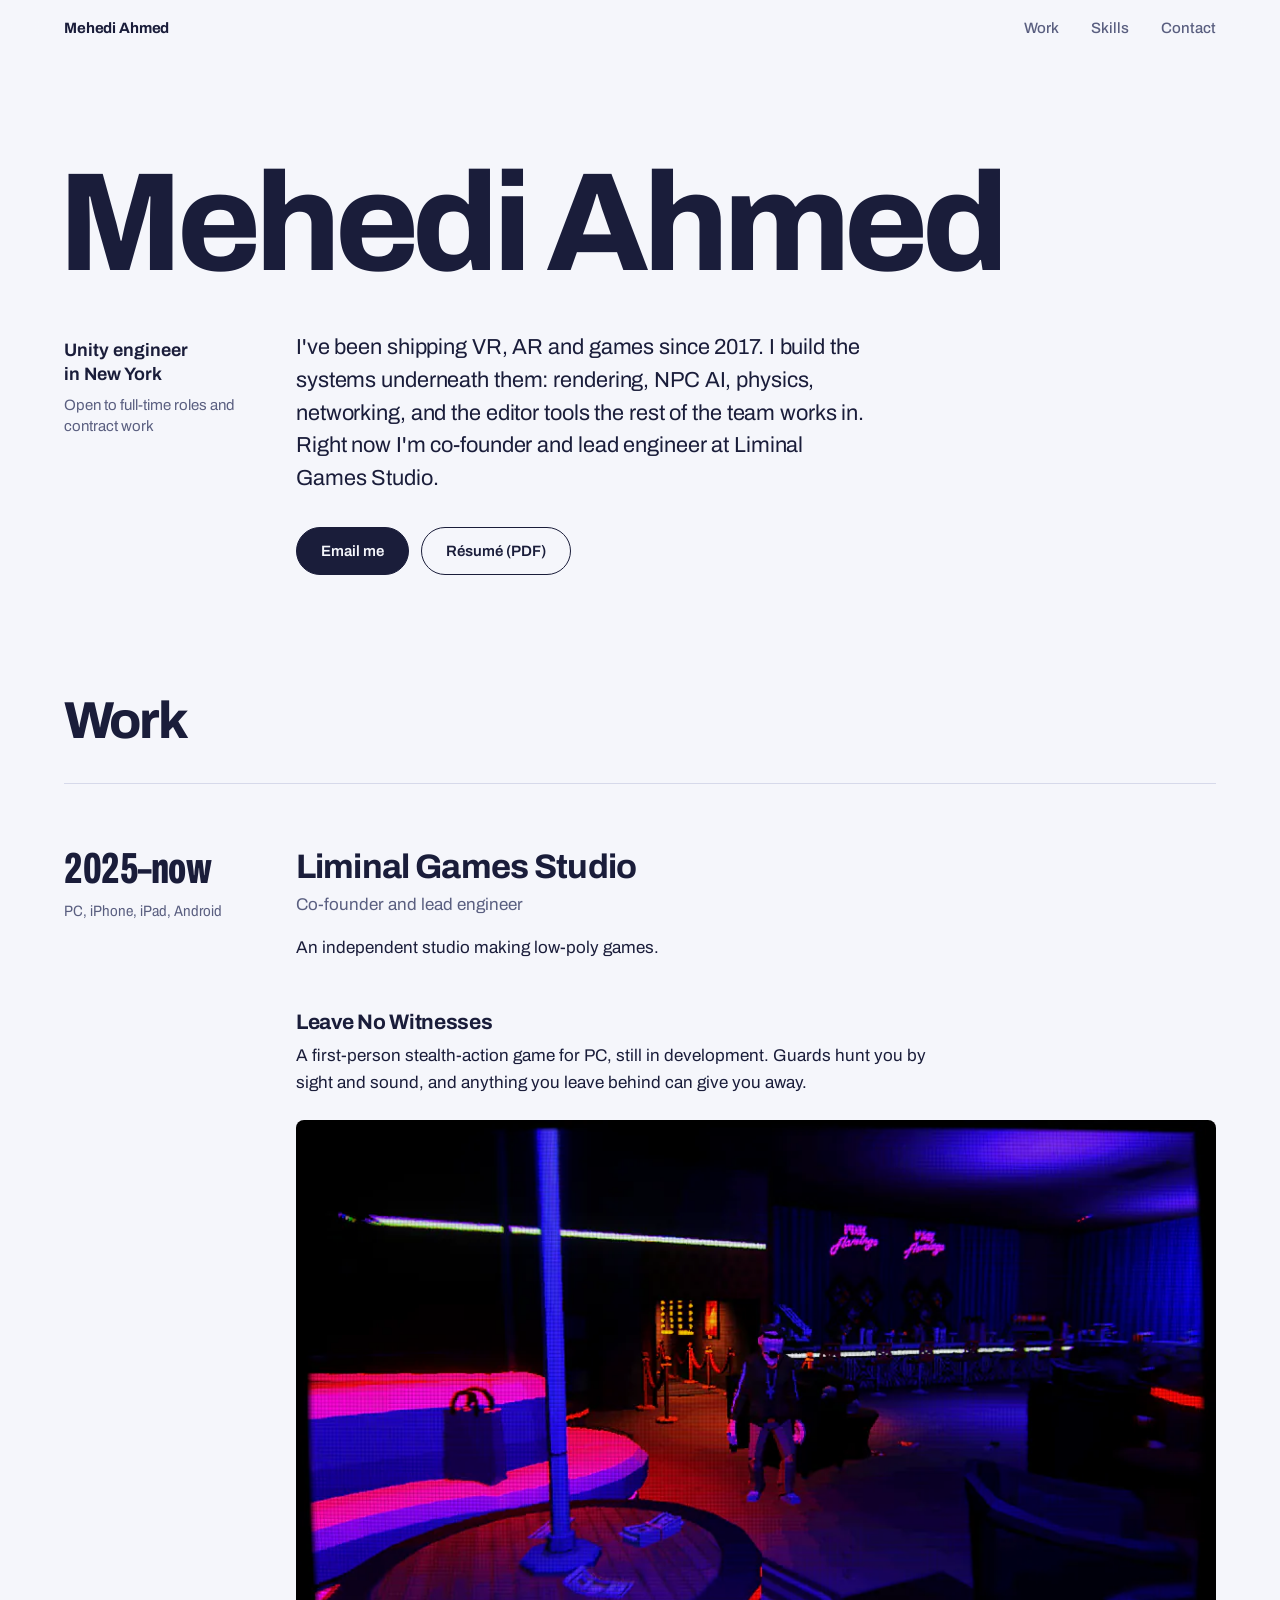
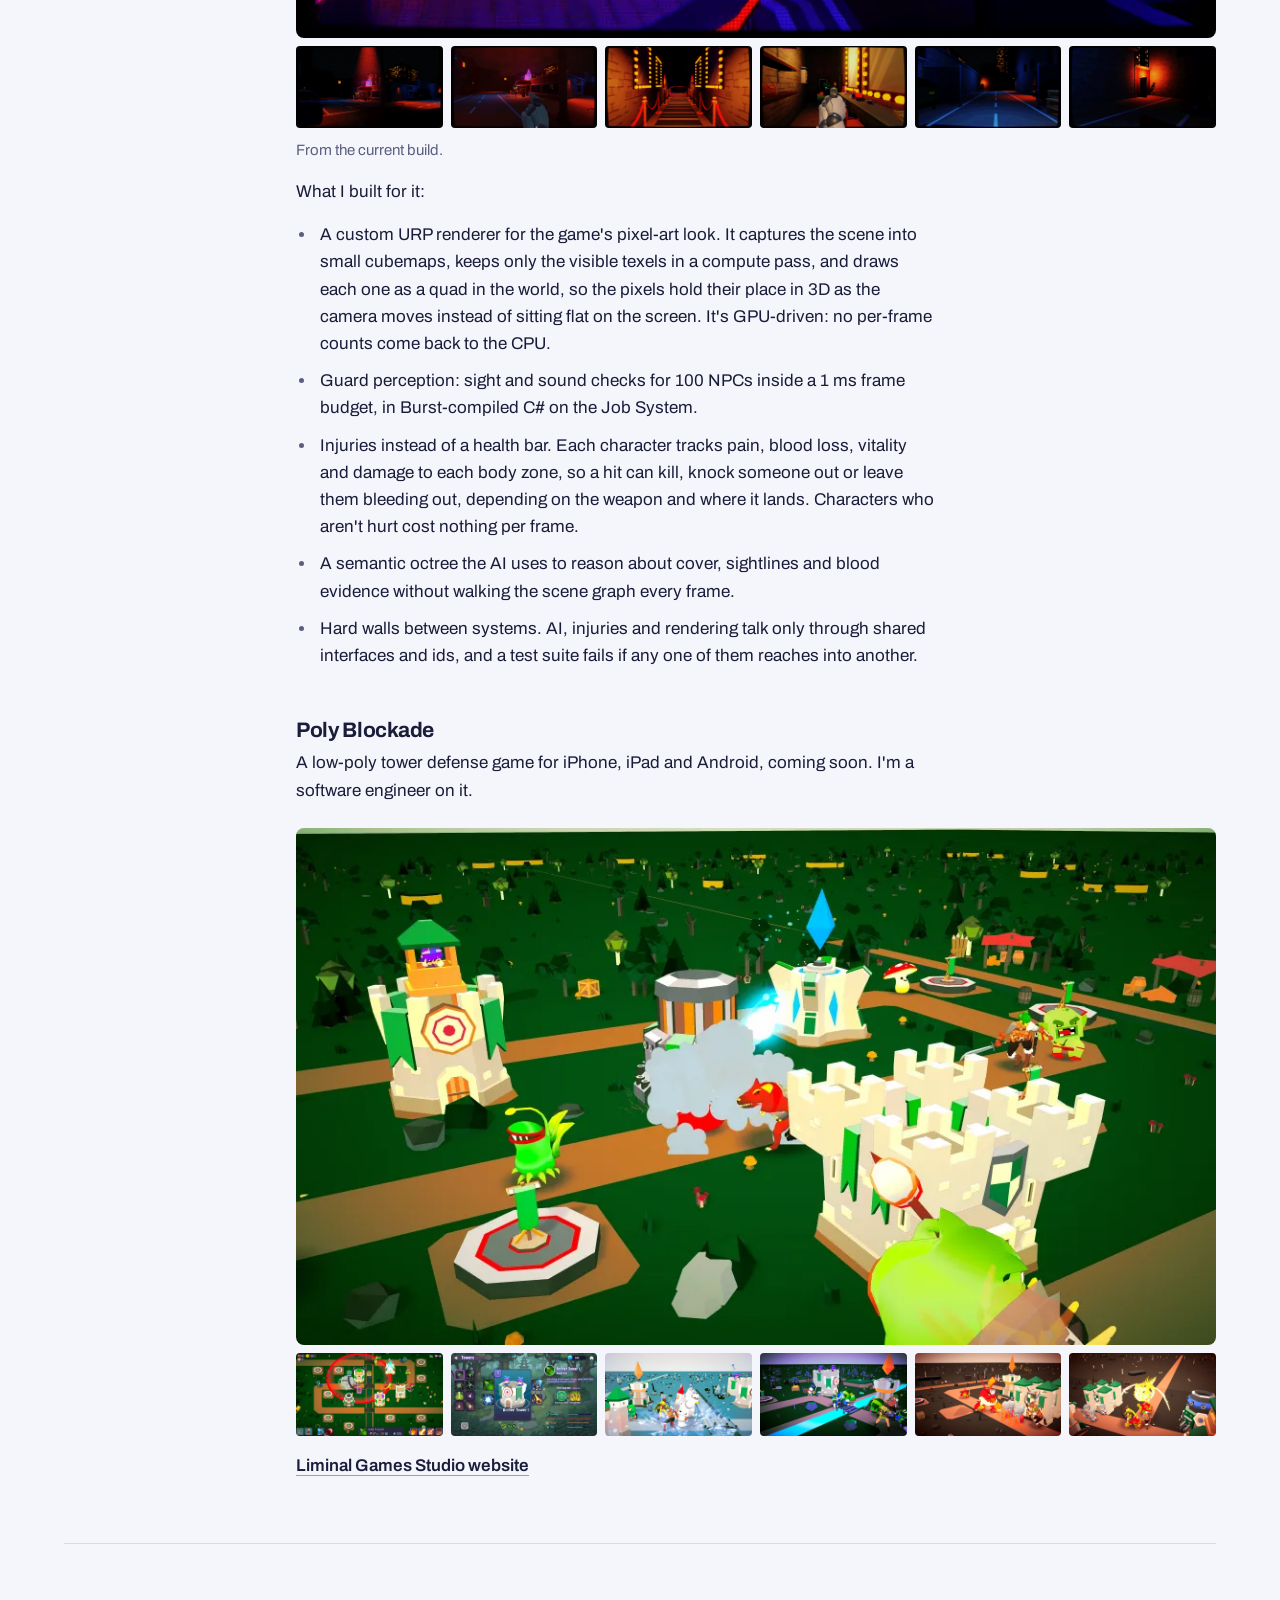
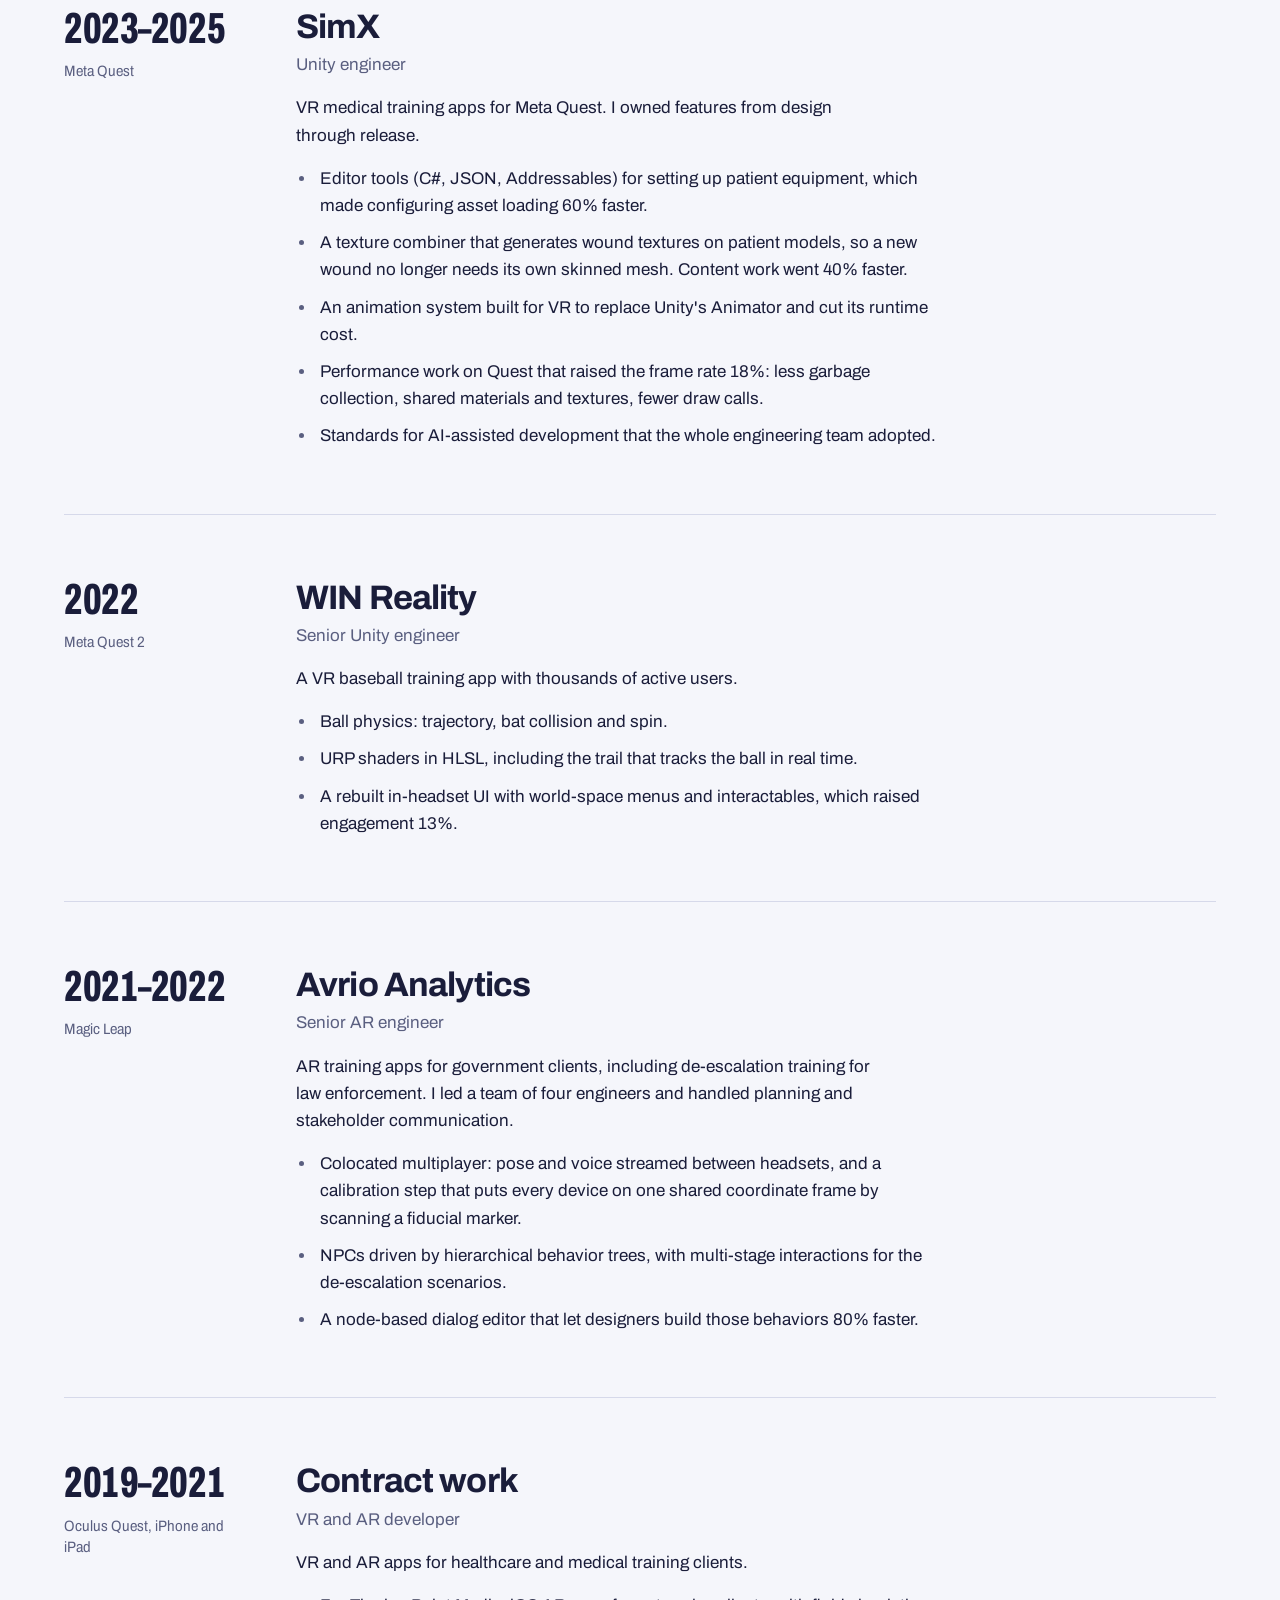
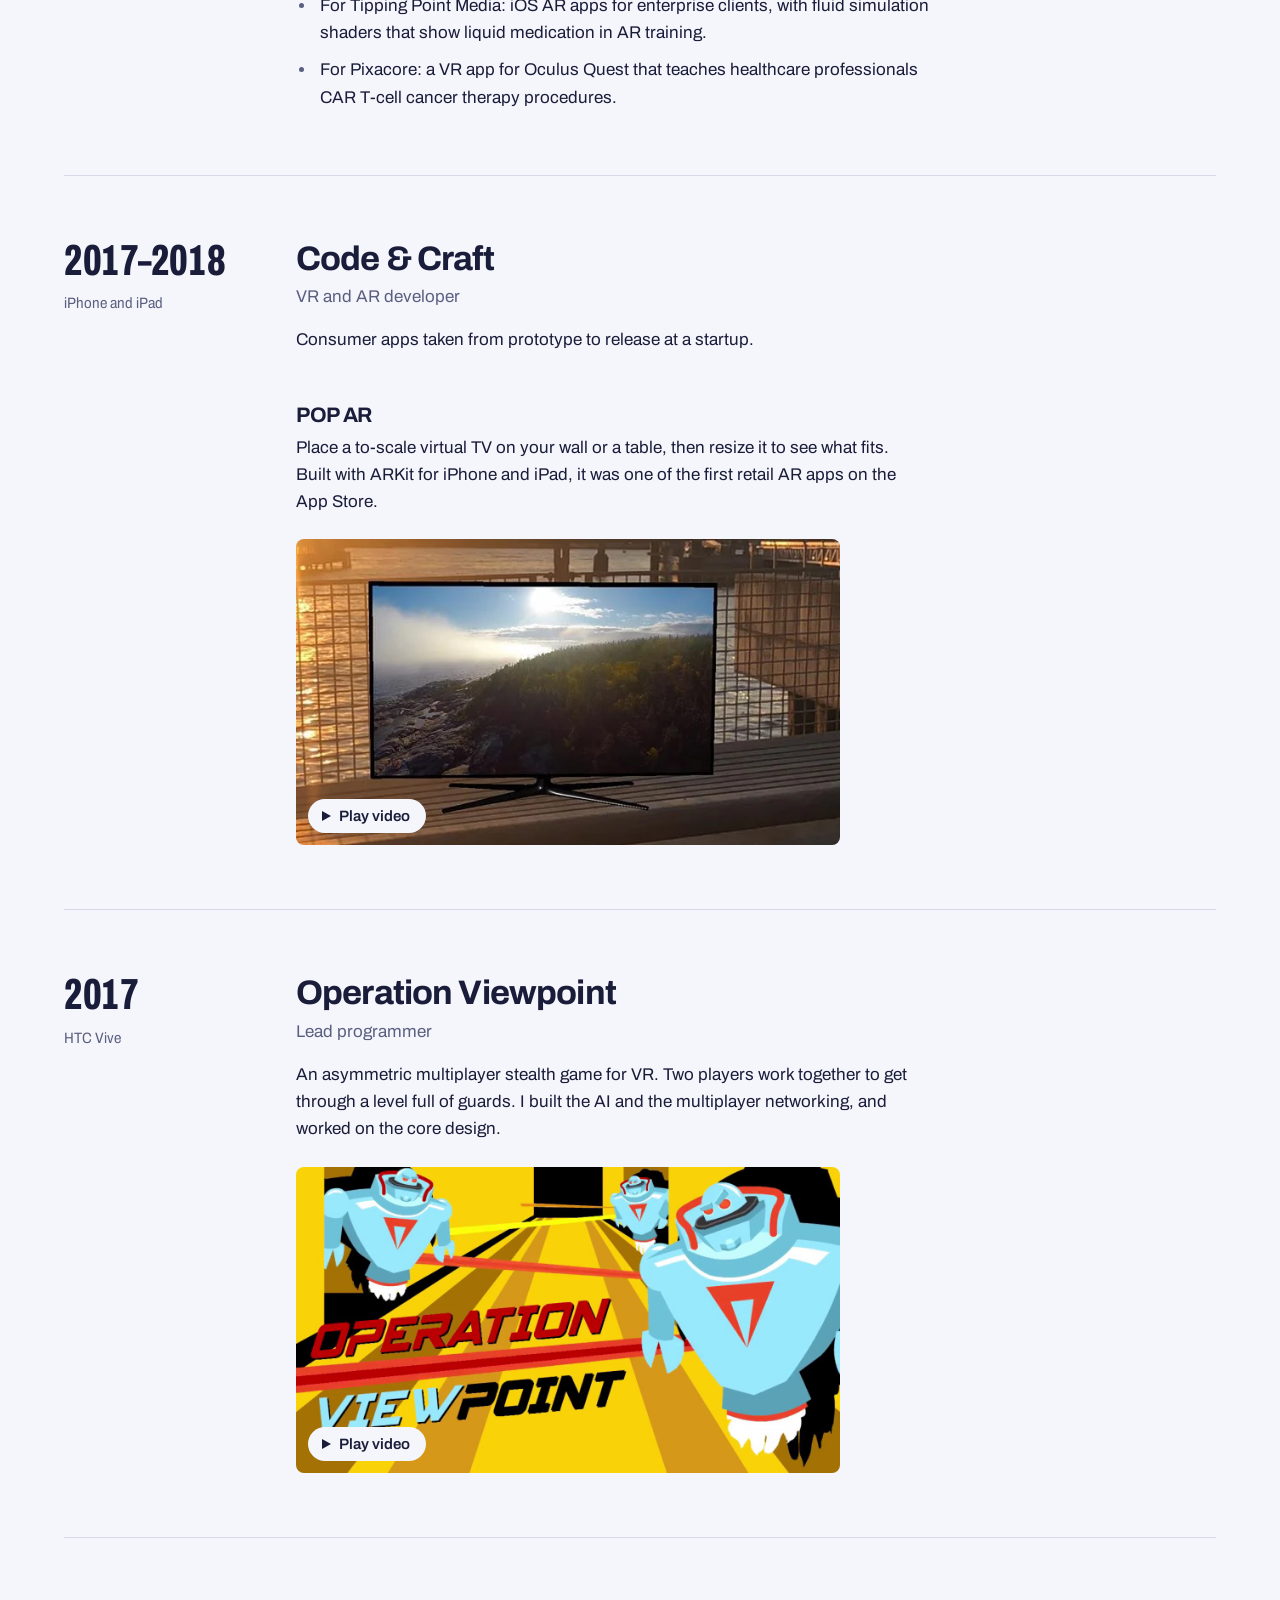
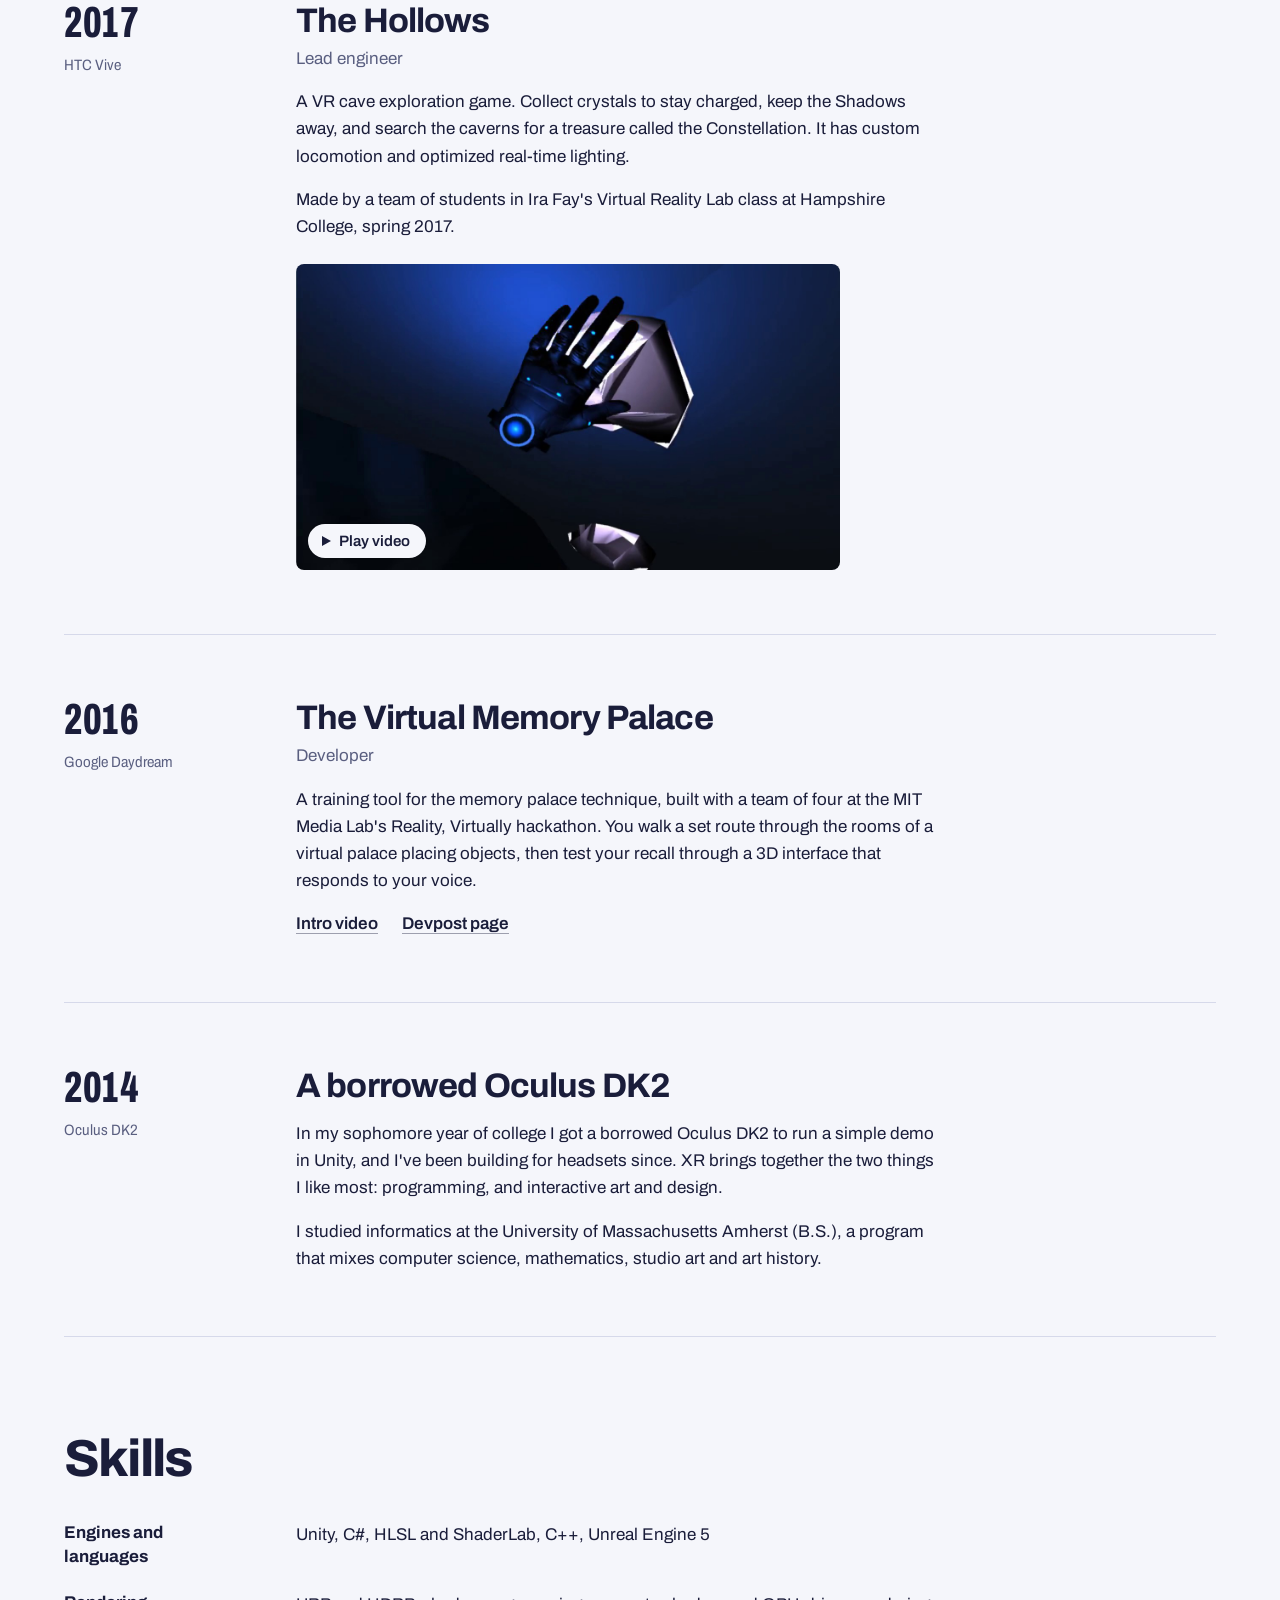
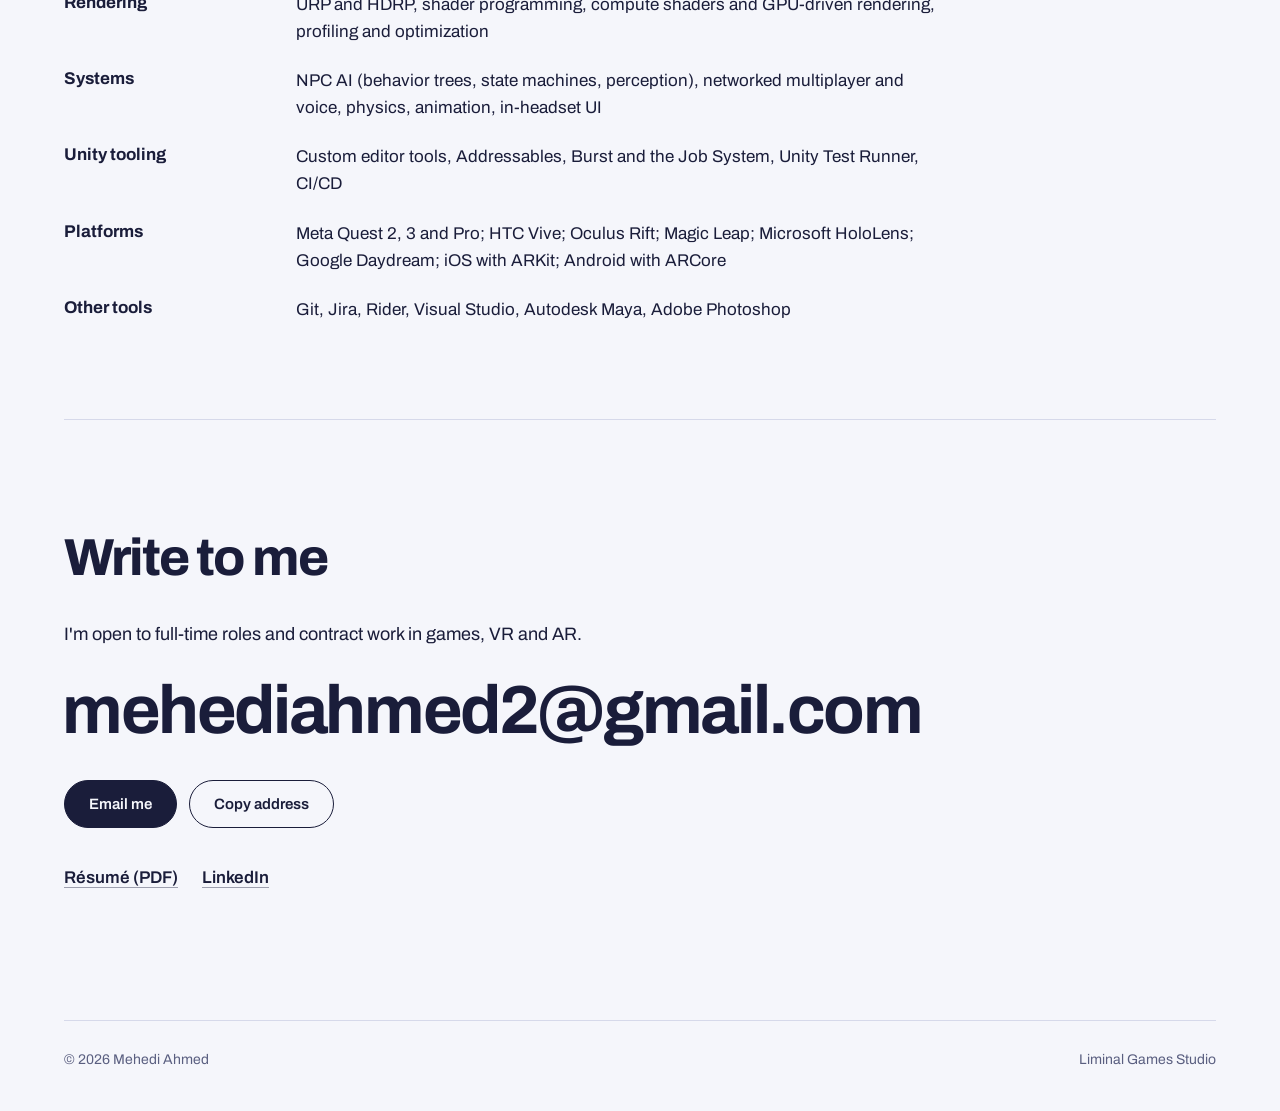
==== index.html @ 2e8cc480 "Redesign the page and add screenshot galleries with a viewer Larger name and timeline years, a stick" ====
<!doctype html>
<html lang="en">
<head>
<meta charset="utf-8">
<meta name="viewport" content="width=device-width, initial-scale=1, viewport-fit=cover">
<title>Mehedi Ahmed, Unity engineer</title>
<meta name="description" content="Mehedi Ahmed is a Unity engineer in New York who builds games, VR and AR: rendering, NPC AI, physics, networking and editor tools. Co-founder and lead engineer at Liminal Games Studio.">
<meta property="og:type" content="website">
<meta property="og:title" content="Mehedi Ahmed, Unity engineer">
<meta property="og:description" content="Games, VR and AR since 2017. Co-founder and lead engineer at Liminal Games Studio.">
<meta property="og:url" content="https://mehediahmed.com/">
<link rel="canonical" href="https://mehediahmed.com/">
<link rel="preconnect" href="https://fonts.googleapis.com">
<link rel="preconnect" href="https://fonts.gstatic.com" crossorigin>
<link rel="stylesheet" href="https://fonts.googleapis.com/css2?family=Archivo:wdth,wght@62..125,400..800&display=swap">
<link rel="stylesheet" href="styles.css?v=2">
</head>
<body>
<header class="site-header">
  <div class="wrap site-header-inner">
    <a class="site-name" href="#top">Mehedi Ahmed</a>
    <nav class="site-nav" aria-label="Sections">
      <ul>
        <li><a href="#work">Work</a></li>
        <li><a href="#skills">Skills</a></li>
        <li><a href="#contact">Contact</a></li>
      </ul>
    </nav>
  </div>
</header>

<div class="wrap">
  <p class="draft-banner" role="status">Draft. The highlighted items need your input before this goes live.</p>

  <main id="top">
    <section class="intro" aria-labelledby="name">
      <h1 id="name">Mehedi Ahmed</h1>
      <div class="intro-side">
        <p class="title">Unity engineer in New York</p>
        <p class="status">Open to full-time roles and contract work</p>
      </div>
      <div class="intro-main">
        <p class="lead">I've been shipping VR, AR and games since 2017. I build the systems underneath them: rendering, NPC AI, physics, networking, and the editor tools the rest of the team works in. Right now I'm co-founder and lead engineer at Liminal Games Studio.</p>
        <div class="actions">
          <a class="btn btn--solid" href="#contact" data-email-link>Email me</a>
          <a class="btn" href="Mehedi_Ahmed_Resume.pdf">Résumé (PDF)</a>
        </div>
      </div>
    </section>

    <section id="work" aria-labelledby="work-title">
      <h2 class="section-title" id="work-title">Work</h2>

      <article class="entry" id="liminal" aria-labelledby="liminal-title">
        <div class="entry-head">
          <h3 id="liminal-title">Liminal Games Studio</h3>
          <p class="role">Co-founder and lead engineer</p>
        </div>
        <p class="when"><span class="years">2025–now</span> <span class="platforms">PC, iPhone, iPad, Android</span></p>
        <div class="entry-body">
          <p>An independent studio making low-poly games.</p>

          <div class="project" id="leave-no-witnesses">
            <h4>Leave No Witnesses</h4>
            <p>A first-person stealth-action game for PC, still in development. Guards hunt you by sight and sound, and anything you leave behind can give you away.</p>
            <figure class="gallery">
              <ul class="gallery-shots" aria-label="Leave No Witnesses screenshots">
                <li><a href="images/lnw/c05_floor_guard-1920.webp" data-caption="The main floor"><img src="images/lnw/c05_floor_guard-1280.webp" srcset="images/lnw/c05_floor_guard-640.webp 640w, images/lnw/c05_floor_guard-960.webp 960w, images/lnw/c05_floor_guard-1280.webp 1280w, images/lnw/c05_floor_guard-1920.webp 1920w" sizes="(min-width: 78rem) 920px, (min-width: 52rem) calc(88vw - 11.5rem), calc(100vw - 32px)" width="1920" height="1080" decoding="async" alt="A club floor lit pink and blue. A guard stands between a stage pole and the booths, with the bar and two neon signs behind."></a></li>
                <li><a href="images/lnw/c01_street_wide-1920.webp" data-caption="Across the street"><img src="images/lnw/c01_street_wide-640.webp" width="640" height="360" loading="lazy" decoding="async" alt="A street at night, seen past a parked car. Across the road, a red light falls on the club: a pink neon sign over a red awning, and red ropes at the door. Office windows glow in the tower behind."></a></li>
                <li><a href="images/lnw/f01_approach-1920.webp" data-caption="The approach"><img src="images/lnw/f01_approach-640.webp" width="640" height="360" loading="lazy" decoding="async" alt="First-person view down a dark street at night, pistol in hand. Across the road, a neon flamingo sign and a red awning mark the club entrance, with red ropes out front."></a></li>
                <li><a href="images/lnw/c03_queue_corridor-1920.webp" data-caption="The entrance"><img src="images/lnw/c03_queue_corridor-640.webp" width="640" height="360" loading="lazy" decoding="async" alt="The club entrance, a narrow brick passage lined with marquee bulbs. Red ropes run down both sides of a striped carpet into the dark room beyond."></a></li>
                <li><a href="images/lnw/f05_target_aim-1920.webp" data-caption="The dressing room"><img src="images/lnw/f05_target_aim-640.webp" width="640" height="360" loading="lazy" decoding="async" alt="First-person view aiming a pistol down a narrow dressing room. Mirror bulbs line the right wall, and the target stands at the far end, just above the sights."></a></li>
                <li><a href="images/lnw/c09_alley_long-1920.webp" data-caption="The alley"><img src="images/lnw/c09_alley_long-640.webp" width="640" height="360" loading="lazy" decoding="async" alt="A long alley at night in blue light, with a fence and a dumpster on the left. An orange lamp glows over a door far down the left wall, and red light spills across the road on the right."></a></li>
                <li><a href="images/lnw/c08_alley_back_door-1920.webp" data-caption="The back door"><img src="images/lnw/c08_alley_back_door-640.webp" width="640" height="360" loading="lazy" decoding="async" alt="A dark alley at night. A guard steps out of an open back door into the only pool of light, a red lamp on a brick wall."></a></li>
              </ul>
              <figcaption>From the current build.</figcaption>
            </figure>
            <p>What I built for it:</p>
            <ul class="points">
              <li>A custom URP renderer for the game's pixel-art look. It captures the scene into small cubemaps, keeps only the visible texels in a compute pass, and draws each one as a quad in the world, so the pixels hold their place in 3D as the camera moves instead of sitting flat on the screen. It's GPU-driven: no per-frame counts come back to the CPU.</li>
              <li>Guard perception: sight and sound checks for 100 NPCs inside a 1 ms frame budget, in Burst-compiled C# on the Job System.</li>
              <li>Injuries instead of a health bar. Each character tracks pain, blood loss, vitality and damage to each body zone, so a hit can kill, knock someone out or leave them bleeding out, depending on the weapon and where it lands. Characters who aren't hurt cost nothing per frame.</li>
              <li>A semantic octree the AI uses to reason about cover, sightlines and blood evidence without walking the scene graph every frame.</li>
              <li>Hard walls between systems. AI, injuries and rendering talk only through shared interfaces and ids, and a test suite fails if any one of them reaches into another.</li>
            </ul>
          </div>

          <div class="project" id="poly-blockade">
            <h4>Poly Blockade</h4>
            <p>A low-poly tower defense game for iPhone, iPad and Android, coming soon. I'm a software engineer on it.</p>
            <figure class="gallery">
              <ul class="gallery-shots" aria-label="Poly Blockade screenshots">
                <li><a href="images/pb/16-meadow-cinematic-1920.webp" data-caption="The meadow"><img src="images/pb/16-meadow-cinematic-1280.webp" srcset="images/pb/16-meadow-cinematic-640.webp 640w, images/pb/16-meadow-cinematic-960.webp 960w, images/pb/16-meadow-cinematic-1280.webp 1280w, images/pb/16-meadow-cinematic-1920.webp 1920w" sizes="(min-width: 78rem) 920px, (min-width: 52rem) calc(88vw - 11.5rem), calc(100vw - 32px)" width="1920" height="1080" loading="lazy" decoding="async" alt="Towers stand beside dirt roads across a green meadow. A crystal tower fires a blue bolt at a red raptor running through smoke, while a warrior fights a goblin outside the castle walls."></a></li>
                <li><a href="images/pb/06-forest-upgrade-wheel-hud-1920.webp" data-caption="Archer Tower III's upgrades"><img src="images/pb/06-forest-upgrade-wheel-hud-640.webp" width="640" height="360" loading="lazy" decoding="async" alt="Top-down view of a forest level, with towers on pads between dirt roads. The selected Archer Tower III shows its range as a red ring, and its upgrade wheel offers two upgrades, priced 234 and 207. A panel at the bottom gives its attack, range and attack speed."></a></li>
                <li><a href="images/pb/13-towers-screen-1920.webp" data-caption="The Towers screen"><img src="images/pb/13-towers-screen-640.webp" width="640" height="360" loading="lazy" decoding="async" alt="The Towers screen. A card shows Archer Tower I, a fast-firing arrow tower with cheap, quick shots that shred lightly armored creeps. Its upgrade path runs through three levels, then you choose one of two final upgrades: Sharpshooter's Redoubt or Thornveil Volley. Eight towers line the left side, three still locked."></a></li>
                <li><a href="images/pb/02-frozen-castle-monster-1920.webp" data-caption="The snow level"><img src="images/pb/02-frozen-castle-monster-640.webp" width="640" height="360" loading="lazy" decoding="async" alt="A snowy level under a white sky. Ice bursts from the road around a giant monster built like a castle tower, red roof and all, as an archer and a warrior attack it. A hooded rogue waits beside a tower on the left."></a></li>
                <li><a href="images/pb/08-forest-elf-night-bridge-1920.webp" data-caption="The forest at dusk"><img src="images/pb/08-forest-elf-night-bridge-640.webp" width="640" height="360" loading="lazy" decoding="async" alt="A forest level at dusk under a purple sky. A werewolf and a green beetle cross a wooden bridge over a glowing blue river, toward an elf archer and a warrior in the foreground. Two archers keep watch from a tower behind the bridge."></a></li>
                <li><a href="images/pb/10-volcano-dragon-fire-1920.webp" data-caption="The dragon at the gate"><img src="images/pb/10-volcano-dragon-fire-640.webp" width="640" height="360" loading="lazy" decoding="async" alt="A volcanic level of grey ash and dead white trees. A red dragon breathes fire over a line of armored knights holding the castle gate, while an archer draws a bow beside them."></a></li>
                <li><a href="images/pb/01-volcano-bone-dragon-1920.webp" data-caption="The bone dragon"><img src="images/pb/01-volcano-bone-dragon-640.webp" width="640" height="360" loading="lazy" decoding="async" alt="The volcanic level from above. A glowing bone dragon looms over the road near the castle, where knights with shields and two heroes fight small red monsters with spiked maces."></a></li>
              </ul>
            </figure>
          </div>

          <p class="links"><a href="https://liminalgamesstudio.com/">Liminal Games Studio website</a></p>
        </div>
      </article>

      <article class="entry" id="simx" aria-labelledby="simx-title">
        <div class="entry-head">
          <h3 id="simx-title">SimX</h3>
          <p class="role">Unity engineer</p>
        </div>
        <p class="when"><span class="years">2023–2025</span> <span class="platforms">Meta Quest</span></p>
        <div class="entry-body">
          <p>VR medical training apps for Meta Quest. I owned features from design through release.</p>
          <ul class="points">
            <li>Editor tools (C#, JSON, Addressables) for setting up patient equipment, which made configuring asset loading 60% faster.</li>
            <li>A texture combiner that generates wound textures on patient models, so a new wound no longer needs its own skinned mesh. Content work went 40% faster.</li>
            <li>An animation system built for VR to replace Unity's Animator and cut its runtime cost.</li>
            <li>Performance work on Quest that raised the frame rate 18%: less garbage collection, shared materials and textures, fewer draw calls.</li>
            <li>Standards for AI-assisted development that the whole engineering team adopted.</li>
          </ul>
        </div>
      </article>

      <article class="entry" id="win-reality" aria-labelledby="win-title">
        <div class="entry-head">
          <h3 id="win-title">WIN Reality</h3>
          <p class="role">Senior Unity engineer</p>
        </div>
        <p class="when"><span class="years">2022</span> <span class="platforms">Meta Quest 2</span></p>
        <div class="entry-body">
          <p>A VR baseball training app with thousands of active users.</p>
          <ul class="points">
            <li>Ball physics: trajectory, bat collision and spin.</li>
            <li>URP shaders in HLSL, including the trail that tracks the ball in real time.</li>
            <li>A rebuilt in-headset UI with world-space menus and interactables, which raised engagement 13%.</li>
          </ul>
        </div>
      </article>

      <article class="entry" id="avrio" aria-labelledby="avrio-title">
        <div class="entry-head">
          <h3 id="avrio-title">Avrio Analytics</h3>
          <p class="role">Senior AR engineer</p>
        </div>
        <p class="when"><span class="years">2021–2022</span> <span class="platforms">Magic Leap</span></p>
        <div class="entry-body">
          <p>AR training apps for government clients, including de-escalation training for law enforcement. I led a team of four engineers and handled planning and stakeholder communication.</p>
          <ul class="points">
            <li>Colocated multiplayer: pose and voice streamed between headsets, and a calibration step that puts every device on one shared coordinate frame by scanning a fiducial marker.</li>
            <li>NPCs driven by hierarchical behavior trees, with multi-stage interactions for the de-escalation scenarios.</li>
            <li>A node-based dialog editor that let designers build those behaviors 80% faster.</li>
          </ul>
        </div>
      </article>

      <article class="entry" id="contract" aria-labelledby="contract-title">
        <div class="entry-head">
          <h3 id="contract-title">Contract work</h3>
          <p class="role">VR and AR developer</p>
        </div>
        <p class="when"><span class="years">2019–2021</span> <span class="platforms">Oculus Quest, iPhone and iPad</span></p>
        <div class="entry-body">
          <p>VR and AR apps for healthcare and medical training clients.</p>
          <ul class="points">
            <li>For Tipping Point Media: iOS AR apps for enterprise clients, with fluid simulation shaders that show liquid medication in AR training.</li>
            <li>For Pixacore: a VR app for Oculus Quest that teaches healthcare professionals CAR T-cell cancer therapy procedures.</li>
          </ul>
        </div>
      </article>

      <article class="entry" id="code-and-craft" aria-labelledby="cc-title">
        <div class="entry-head">
          <h3 id="cc-title">Code &amp; Craft</h3>
          <p class="role">VR and AR developer</p>
        </div>
        <p class="when"><span class="years">2017–2018</span> <span class="platforms">iPhone and iPad</span></p>
        <div class="entry-body">
          <p>Consumer apps taken from prototype to release at a startup.</p>

          <div class="project" id="pop-ar">
            <h4>POP AR</h4>
            <p>Place a to-scale virtual TV on your wall or a table, then resize it to see what fits. Built with ARKit for iPhone and iPad, it was one of the first retail AR apps on the App Store.</p>
            <div class="media media--small">
              <a class="video" href="https://www.youtube.com/watch?v=D3bcW_oqPOc" data-video="D3bcW_oqPOc" data-title="POP AR demo video">
                <img src="images/pop-ar.webp" width="640" height="640" loading="lazy" decoding="async" alt="A virtual TV standing on a bench by the water, with the Manhattan skyline behind it at sunset.">
                <span class="video-play">Play video</span>
              </a>
            </div>
          </div>
        </div>
      </article>

      <article class="entry" id="operation-viewpoint" aria-labelledby="ov-title">
        <div class="entry-head">
          <h3 id="ov-title">Operation Viewpoint</h3>
          <p class="role">Lead programmer</p>
        </div>
        <p class="when"><span class="years">2017</span> <span class="platforms">HTC Vive</span></p>
        <div class="entry-body">
          <p>An asymmetric multiplayer stealth game for VR. Two players work together to get through a level full of guards. I built the AI and the multiplayer networking, and worked on the core design.</p>
          <div class="media media--small">
            <a class="video" href="https://www.youtube.com/watch?v=XZuwyQmZN5Q" data-video="XZuwyQmZN5Q" data-title="Operation Viewpoint gameplay video">
              <img src="images/operation-viewpoint.jpg" width="1280" height="720" loading="lazy" decoding="async" alt="The Operation Viewpoint title card: cartoon robot guards over a yellow corridor crossed by red laser beams.">
              <span class="video-play">Play video</span>
            </a>
          </div>
        </div>
      </article>

      <article class="entry" id="the-hollows" aria-labelledby="hollows-title">
        <div class="entry-head">
          <h3 id="hollows-title">The Hollows</h3>
          <p class="role">Lead engineer</p>
        </div>
        <p class="when"><span class="years">2017</span> <span class="platforms">HTC Vive</span></p>
        <div class="entry-body">
          <p>A VR cave exploration game. Collect crystals to stay charged, keep the Shadows away, and search the caverns for a treasure called the Constellation. It has custom locomotion and optimized real-time lighting.</p>
          <p>Made by a team of students in Ira Fay's Virtual Reality Lab class at Hampshire College, spring 2017.</p>
          <div class="media media--small">
            <a class="video" href="https://www.youtube.com/watch?v=Er4qojVULXY" data-video="Er4qojVULXY" data-title="The Hollows gameplay video">
              <img src="images/the-hollows.jpg" width="1280" height="720" loading="lazy" decoding="async" alt="A gloved hand with glowing blue lights reaches for a large crystal in a dark blue cave.">
              <span class="video-play">Play video</span>
            </a>
          </div>
        </div>
      </article>

      <article class="entry" id="the-virtual-memory-palace" aria-labelledby="vmp-title">
        <div class="entry-head">
          <h3 id="vmp-title">The Virtual Memory Palace</h3>
          <p class="role">Developer</p>
        </div>
        <p class="when"><span class="years">2016</span> <span class="platforms">Google Daydream</span></p>
        <div class="entry-body">
          <p>A training tool for the memory palace technique, built with a team of four at the MIT Media Lab's Reality, Virtually hackathon. You walk a set route through the rooms of a virtual palace placing objects, then test your recall through a 3D interface that responds to your voice.</p>
          <p class="links">
            <a href="https://www.youtube.com/watch?v=EA1gDCJ9OtI">Intro video</a>
            <a href="https://devpost.com/software/the-virtual-memory-palace">Devpost page</a>
          </p>
        </div>
      </article>

      <article class="entry" id="dk2" aria-labelledby="dk2-title">
        <div class="entry-head">
          <h3 id="dk2-title">A borrowed Oculus DK2</h3>
        </div>
        <p class="when"><span class="years">2014</span> <span class="platforms">Oculus DK2</span></p>
        <div class="entry-body">
          <p>In my sophomore year of college I got a borrowed Oculus DK2 to run a simple demo in Unity, and I've been building for headsets since. XR brings together the two things I like most: programming, and interactive art and design.</p>
          <p>I studied informatics at the University of Massachusetts Amherst (B.S.), a program that mixes computer science, mathematics, studio art and art history.</p>
        </div>
      </article>
    </section>

    <section class="skills" id="skills" aria-labelledby="skills-title">
      <h2 class="section-title" id="skills-title">Skills</h2>
      <dl>
        <dt>Engines and languages</dt>
        <dd>Unity, C#, HLSL and ShaderLab, C++, Unreal Engine 5</dd>
        <dt>Rendering</dt>
        <dd>URP and HDRP, shader programming, compute shaders and GPU-driven rendering, profiling and optimization</dd>
        <dt>Systems</dt>
        <dd>NPC AI (behavior trees, state machines, perception), networked multiplayer and voice, physics, animation, in-headset UI</dd>
        <dt>Unity tooling</dt>
        <dd>Custom editor tools, Addressables, Burst and the Job System, Unity Test Runner, CI/CD</dd>
        <dt>Platforms</dt>
        <dd>Meta Quest 2, 3 and Pro; HTC Vive; Oculus Rift; Magic Leap; Microsoft HoloLens; Google Daydream; iOS with ARKit; Android with ARCore</dd>
        <dt>Other tools</dt>
        <dd>Git, Jira, Rider, Visual Studio, Autodesk Maya, Adobe Photoshop</dd>
      </dl>
    </section>

    <section class="contact" id="contact" aria-labelledby="contact-title">
      <h2 class="section-title" id="contact-title">Write to me</h2>
      <p class="contact-intro">I'm open to full-time roles and contract work in games, VR and AR.</p>
      <span class="contact-address" id="email-address" data-user="mehediahmed2" data-domain="gmail.com">mehediahmed2 at gmail.com</span>
      <div class="actions">
        <a class="btn btn--solid" href="#contact" data-email-link>Email me</a>
        <button class="btn" id="copy-email" type="button">Copy address</button>
        <span class="copy-status" id="copy-status" aria-live="polite"></span>
      </div>
      <p class="links">
        <a href="Mehedi_Ahmed_Resume.pdf">Résumé (PDF)</a>
        <a href="https://www.linkedin.com/in/mehedi-ahmed-ba8586bb/">LinkedIn</a>
      </p>
    </section>
  </main>

  <footer class="site-footer">
    <span>&copy; 2026 Mehedi Ahmed</span>
    <a href="https://liminalgamesstudio.com/">Liminal Games Studio</a>
  </footer>
</div>

<!-- The screenshot viewer. The script fills it from whichever gallery was
     opened; without the script, each thumbnail links to the full-size image. -->
<dialog class="viewer" id="viewer" aria-labelledby="viewer-title">
  <div class="viewer-bar">
    <p class="viewer-title" id="viewer-title"></p>
    <button class="viewer-close" type="button">Close</button>
  </div>
  <ul class="viewer-track"></ul>
  <button class="viewer-step viewer-step--prev" type="button" data-step="-1"><span class="visually-hidden">Previous screenshot</span></button>
  <button class="viewer-step viewer-step--next" type="button" data-step="1"><span class="visually-hidden">Next screenshot</span></button>
  <p class="viewer-status" aria-live="polite"><span class="viewer-caption"></span> <span class="viewer-count"></span></p>
</dialog>

<script>
  (function () {
    // ---- Contact ----
    // The address is assembled here so scrapers reading the raw HTML never see it whole.
    var addressEl = document.getElementById('email-address');
    var address = addressEl.dataset.user + '@' + addressEl.dataset.domain;
    addressEl.textContent = address;
    document.querySelectorAll('[data-email-link]').forEach(function (link) {
      link.href = 'mailto:' + address;
    });

    var copyButton = document.getElementById('copy-email');
    var copyStatus = document.getElementById('copy-status');

    function selectAddress() {
      var range = document.createRange();
      range.selectNodeContents(addressEl);
      var selection = window.getSelection();
      selection.removeAllRanges();
      selection.addRange(range);
      copyStatus.textContent = 'Address selected. Copy it from here.';
    }

    copyButton.addEventListener('click', function () {
      if (!navigator.clipboard || !navigator.clipboard.writeText) {
        selectAddress();
        return;
      }
      navigator.clipboard.writeText(address).then(function () {
        copyStatus.textContent = 'Address copied.';
      }, selectAddress);
    });

    // ---- Videos ----
    // Each video starts as a poster frame that links to YouTube. Pressing it
    // loads the player in its place, so nothing from YouTube loads until a
    // visitor asks for it. Modified clicks still open YouTube in a new tab.
    document.querySelectorAll('.video[data-video]').forEach(function (link) {
      link.addEventListener('click', function (event) {
        if (event.button !== 0 || event.metaKey || event.ctrlKey || event.shiftKey) return;
        event.preventDefault();
        var player = document.createElement('iframe');
        player.src = 'https://www.youtube-nocookie.com/embed/' + link.dataset.video + '?autoplay=1';
        player.title = link.dataset.title;
        player.allow = 'autoplay; encrypted-media; picture-in-picture; fullscreen';
        player.allowFullscreen = true;
        link.replaceWith(player);
        player.focus();
      });
    });

    // ---- Screenshot viewer ----
    // Pressing a screenshot opens every screenshot of that game full screen.
    // Swipe, the arrow keys or the buttons move through them. Modified clicks
    // still open the image itself in a new tab.
    var viewer = document.getElementById('viewer');
    var track = viewer.querySelector('.viewer-track');
    var title = viewer.querySelector('.viewer-title');
    var caption = viewer.querySelector('.viewer-caption');
    var count = viewer.querySelector('.viewer-count');
    var prev = viewer.querySelector('.viewer-step--prev');
    var next = viewer.querySelector('.viewer-step--next');
    // Each screenshot comes in four widths, named -640.webp to -1920.webp
    // (the Liminal site's sizes). The thumbnails link to the largest.
    var widths = [640, 960, 1280, 1920];
    var shots = [];
    var shown = -1;
    var opener = null;

    function slideFor(link) {
      var thumb = link.querySelector('img');
      var width = thumb.getAttribute('width');
      var height = thumb.getAttribute('height');
      var base = link.getAttribute('href').replace(/-1920\.webp$/, '');
      var img = document.createElement('img');
      img.srcset = widths.map(function (w) { return base + '-' + w + '.webp ' + w + 'w'; }).join(', ');
      img.sizes = '100vw';
      img.src = link.getAttribute('href');
      img.width = width;
      img.height = height;
      img.alt = thumb.alt;
      img.loading = 'lazy';
      img.decoding = 'async';
      img.style.setProperty('--ratio', width / height);
      var slide = document.createElement('li');
      slide.className = 'viewer-slide';
      slide.append(img);
      return slide;
    }

    function show(index) {
      if (index === shown) return;
      shown = index;
      caption.textContent = shots[index].dataset.caption;
      count.textContent = (index + 1) + ' of ' + shots.length;
      prev.setAttribute('aria-disabled', index === 0);
      next.setAttribute('aria-disabled', index === shots.length - 1);
      Array.prototype.forEach.call(track.children, function (slide, i) {
        slide.setAttribute('aria-hidden', i !== index);
        // Load the neighbors too, so the next swipe lands on a finished image
        if (Math.abs(i - index) <= 1) slide.firstChild.loading = 'eager';
      });
    }

    function go(index) {
      if (index < 0 || index >= shots.length) return;
      track.scrollTo({ left: index * track.clientWidth });
    }

    function open(list, index, link) {
      shots = Array.prototype.slice.call(list.querySelectorAll('a'));
      opener = link;
      shown = -1;
      title.textContent = list.closest('.project').querySelector('h4').textContent;
      track.replaceChildren.apply(track, shots.map(slideFor));
      viewer.showModal();
      track.scrollTo({ left: index * track.clientWidth, behavior: 'instant' });
      show(index);
    }

    document.querySelectorAll('.gallery-shots').forEach(function (list) {
      list.querySelectorAll('a').forEach(function (link, index) {
        link.addEventListener('click', function (event) {
          if (event.button !== 0 || event.metaKey || event.ctrlKey || event.shiftKey || event.altKey) return;
          event.preventDefault();
          open(list, index, link);
        });
      });
    });

    track.addEventListener('scroll', function () {
      show(Math.round(track.scrollLeft / track.clientWidth));
    }, { passive: true });
    prev.addEventListener('click', function () { go(shown - 1); });
    next.addEventListener('click', function () { go(shown + 1); });
    viewer.querySelector('.viewer-close').addEventListener('click', function () { viewer.close(); });
    // Pressing the dark space around a screenshot closes the viewer
    track.addEventListener('click', function (event) {
      if (event.target.classList.contains('viewer-slide')) viewer.close();
    });
    viewer.addEventListener('keydown', function (event) {
      var to = { ArrowLeft: shown - 1, ArrowRight: shown + 1, Home: 0, End: shots.length - 1 }[event.key];
      if (to === undefined) return;
      event.preventDefault();
      go(to);
    });
    viewer.addEventListener('close', function () {
      track.replaceChildren();
      if (opener) opener.focus();
    });
  })();
</script>
</body>
</html>
---- styles.css ----
/* Mehedi Ahmed, portfolio.
   One page: an intro, the work as a timeline (newest first), skills, contact.

   Type is Archivo, the family Liminal Games Studio's site uses, so the two
   read as related. Text sits at normal width. The timeline's years take the
   condensed end of the width axis, so the left column reads as a run of
   dates with the hardware each job shipped on beneath them. The intro and
   the skills hang off the same two columns, so the page lines up on them. */

:root {
  --gutter: clamp(16px, 4vw, 48px);
  --measure: 72rem;
  --text: 40rem;   /* reading width for paragraphs and lists */
  --when: 11.5rem; /* the timeline's date column */
  --col-gap: clamp(1.5rem, 4vw, 3rem);
  --header: 3.5rem;

  --bg: #f5f6fb;
  --fg: #1a1d3a;
  --muted: #5a5f80;
  --line: #d6d9ea;
  --focus: #3d6bff;
  /* Fills image and video frames until they load */
  --frame: #e3e5f0;

  /* The screenshot viewer is always night, so the screenshots carry the color */
  --viewer-bg: #10122a;
  --viewer-fg: #eef0fa;
  --viewer-muted: #9ca1c4;

  /* Placeholder highlight for text that must be filled in before launch */
  --todo-bg: #ffe08a;
  --todo-fg: #14172f;

  --font: "Archivo", "Helvetica Neue", Arial, sans-serif;
  --ease-out: cubic-bezier(0.2, 0.7, 0.2, 1);
}
@media (prefers-color-scheme: dark) {
  :root:not([data-theme="light"]) {
    --bg: #10122a;
    --fg: #eef0fa;
    --muted: #9ca1c4;
    --line: #2a2e55;
    --frame: #1c2047;
    --viewer-bg: #090b1d;
    --viewer-fg: #eef0fa;
    --viewer-muted: #9ca1c4;
    color-scheme: dark;
  }
}
:root[data-theme="dark"] {
  --bg: #10122a;
  --fg: #eef0fa;
  --muted: #9ca1c4;
  --line: #2a2e55;
  --frame: #1c2047;
  --viewer-bg: #090b1d;
  --viewer-fg: #eef0fa;
  --viewer-muted: #9ca1c4;
  color-scheme: dark;
}

/* Base */
*, *::before, *::after { box-sizing: border-box; }
html {
  scroll-behavior: smooth;
  scroll-padding-top: calc(var(--header) + 1rem);
}
body {
  margin: 0;
  padding-inline: var(--gutter);
  background: var(--bg);
  color: var(--fg);
  font-family: var(--font);
  font-size: 1.0625rem;
  line-height: 1.6;
  -webkit-font-smoothing: antialiased;
  -moz-osx-font-smoothing: grayscale;
}
.wrap { max-width: var(--measure); margin-inline: auto; }
::selection { background: var(--fg); color: var(--bg); }
a {
  color: inherit;
  text-decoration-thickness: 1px;
  text-decoration-color: color-mix(in srgb, currentColor 40%, transparent);
  text-underline-offset: 0.22em;
  transition: text-decoration-color 0.2s ease;
}
a:hover { text-decoration-color: currentColor; }
:focus-visible { outline: 2px solid var(--focus); outline-offset: 3px; }

.visually-hidden {
  position: absolute;
  width: 1px;
  height: 1px;
  overflow: hidden;
  clip-path: inset(50%);
  white-space: nowrap;
}

/* Header. Stays at the top, frosted, so the sections are one tap away. */
.site-header {
  position: sticky;
  top: 0;
  z-index: 10;
  margin-inline: calc(var(--gutter) * -1);
  padding-inline: var(--gutter);
  background: color-mix(in srgb, var(--bg) 88%, transparent);
  -webkit-backdrop-filter: blur(16px) saturate(1.5);
  backdrop-filter: blur(16px) saturate(1.5);
}
.site-header-inner {
  display: flex;
  flex-wrap: wrap;
  align-items: center;
  justify-content: space-between;
  column-gap: 1rem;
  min-height: var(--header);
}
.site-name {
  font-size: 0.9375rem;
  font-weight: 700;
  letter-spacing: -0.01em;
  text-decoration: none;
}
.site-nav ul {
  display: flex;
  gap: clamp(1rem, 3vw, 2rem);
  margin: 0;
  padding: 0;
  list-style: none;
}
.site-nav a {
  display: block;
  padding-block: 0.75rem;
  color: var(--muted);
  font-size: 0.9375rem;
  font-weight: 500;
  text-decoration: none;
  transition: color 0.2s ease;
}
.site-nav a:hover { color: var(--fg); }

/* Buttons */
.btn {
  display: inline-flex;
  align-items: center;
  justify-content: center;
  min-height: 3rem;
  padding: 0.5rem 1.5rem;
  border: 1.5px solid var(--fg);
  border-radius: 999px;
  background: transparent;
  color: var(--fg);
  cursor: pointer;
  font: inherit;
  font-size: 0.9375rem;
  font-weight: 600;
  text-decoration: none;
  transition: background-color 0.2s ease, border-color 0.2s ease;
}
.btn:hover { background: color-mix(in srgb, var(--fg) 8%, transparent); }
.btn--solid { background: var(--fg); color: var(--bg); }
.btn--solid:hover {
  border-color: color-mix(in srgb, var(--fg) 84%, var(--bg));
  background: color-mix(in srgb, var(--fg) 84%, var(--bg));
}
.actions { display: flex; flex-wrap: wrap; align-items: center; gap: 0.75rem; }

/* Intro. The name runs the full width; under it, the title sits in the
   date column and the lead in the work column. */
.intro {
  display: grid;
  grid-template-columns: var(--when) minmax(0, 1fr);
  column-gap: var(--col-gap);
  padding-block: clamp(2.5rem, 9vw, 6.5rem) clamp(4rem, 10vw, 7.5rem);
}
.intro h1 {
  grid-column: 1 / -1;
  margin: 0 0 clamp(1.75rem, 4.5vw, 3.25rem) -0.04em;
  font-size: clamp(3.25rem, 12.5vw, 8.75rem);
  font-weight: 750;
  line-height: 0.9;
  letter-spacing: -0.045em;
}
.intro-side p { margin: 0; }
.intro .title {
  font-size: 1.125rem;
  font-weight: 650;
  line-height: 1.35;
  text-wrap: balance;
}
.intro .status {
  margin-top: 0.5rem;
  color: var(--muted);
  font-size: 0.9375rem;
  line-height: 1.45;
}
.lead {
  max-width: 36rem;
  margin: -0.3em 0 0; /* lines the first line's cap height up with the title */
  font-size: clamp(1.1875rem, 1.7vw, 1.375rem);
  line-height: 1.5;
  letter-spacing: -0.005em;
  text-wrap: pretty;
}
.intro .actions { margin-top: 2rem; }

/* Section headings */
.section-title {
  margin: 0 0 clamp(1.25rem, 3.5vw, 2.25rem);
  font-size: clamp(2rem, 4.6vw, 3.25rem);
  font-weight: 750;
  line-height: 1;
  letter-spacing: -0.035em;
}

/* Timeline. Each entry is a row: the years and platforms on the left,
   held in view while you read the entry, and the work on the right. */
.entry {
  display: grid;
  grid-template-columns: var(--when) minmax(0, 1fr);
  grid-template-areas: "when head" "when body";
  grid-template-rows: auto 1fr;
  column-gap: var(--col-gap);
  padding-block: clamp(2.25rem, 6vw, 4rem);
  border-top: 1px solid var(--line);
}
.entry-head { grid-area: head; }
.entry-body { grid-area: body; }
.when {
  grid-area: when;
  align-self: start;
  position: sticky;
  top: calc(var(--header) + 1.25rem);
  margin: 0;
}
.years {
  display: block;
  font-size: clamp(2rem, 3.4vw, 2.875rem);
  font-stretch: 62%;
  font-weight: 800;
  font-variant-numeric: tabular-nums;
  line-height: 0.95;
  letter-spacing: -0.01em;
}
.platforms {
  display: block;
  margin-top: 0.75rem;
  color: var(--muted);
  font-size: 0.9375rem;
  font-stretch: 87.5%;
  line-height: 1.4;
}
.entry h3 {
  margin: 0;
  font-size: clamp(1.5rem, 2.8vw, 2.125rem);
  font-weight: 720;
  line-height: 1.1;
  letter-spacing: -0.025em;
}
.role { margin: 0.375rem 0 0; color: var(--muted); }
.entry-body p,
.points { max-width: var(--text); }
.entry-body p { margin: 1rem 0 0; text-wrap: pretty; }
.points { margin: 1rem 0 0; padding-left: 1.25rem; }
.points li { padding-left: 0.25rem; }
.points li + li { margin-top: 0.625rem; }
.points li::marker { color: var(--muted); }

/* A game or app inside an entry */
.project { margin-top: 3rem; }
.entry-body > .project:first-child { margin-top: 1.5rem; }
.project h4 {
  margin: 0;
  font-size: 1.3125rem;
  font-weight: 700;
  line-height: 1.25;
  letter-spacing: -0.015em;
}
.project h4 + p { margin-top: 0.375rem; }

.links { display: flex; flex-wrap: wrap; gap: 0.5rem 1.5rem; }
.links a { font-weight: 600; }

/* Screenshots. The first runs the full column; the rest sit in a row
   beneath it. Each opens the viewer, or the full-size image without script. */
.gallery { margin: 1.5rem 0 0; }
.gallery-shots {
  display: grid;
  grid-template-columns: repeat(6, minmax(0, 1fr));
  gap: 0.5rem;
  margin: 0;
  padding: 0;
  list-style: none;
}
.gallery-shots li:first-child { grid-column: 1 / -1; }
.gallery-shots a {
  display: block;
  overflow: hidden;
  border-radius: 0.25rem;
  background: var(--frame);
  cursor: zoom-in;
}
.gallery-shots li:first-child a { border-radius: 0.5rem; }
.gallery-shots img {
  display: block;
  width: 100%;
  height: auto;
  transition: transform 0.5s var(--ease-out);
}
.gallery-shots a:hover img { transform: scale(1.05); }
.gallery-shots li:first-child a:hover img { transform: scale(1.015); }
.gallery figcaption,
.media figcaption { margin-top: 0.625rem; color: var(--muted); font-size: 0.9375rem; }

/* Images and videos for older work, which run smaller than current work. */
.media { margin: 1.5rem 0 0; }
.media--small { max-width: 34rem; }
.media img {
  display: block;
  width: 100%;
  height: auto;
  background: var(--frame);
}

/* A video starts as its poster frame, which links to YouTube. With the
   script, pressing it swaps in the player right here. */
.video {
  position: relative;
  display: block;
  overflow: hidden;
  aspect-ratio: 16 / 9;
  border-radius: 0.5rem;
  background: var(--frame);
  color: var(--fg);
}
.media .video img { height: 100%; object-fit: cover; }
/* POP AR's poster is square; this keeps the TV in the 16:9 frame */
#pop-ar .video img { object-position: 50% 72%; }
.video-play {
  position: absolute;
  left: 0.75rem;
  bottom: 0.75rem;
  display: inline-flex;
  align-items: center;
  gap: 0.5rem;
  padding: 0.5rem 1rem 0.5rem 0.875rem;
  border-radius: 999px;
  background: var(--bg);
  color: var(--fg);
  font-size: 0.9375rem;
  font-weight: 600;
  line-height: 1.2;
  transition: background-color 0.2s ease, color 0.2s ease;
}
.video-play::before {
  content: "";
  border-left: 0.6em solid currentColor;
  border-block: 0.375em solid transparent;
}
.video:hover .video-play { background: var(--fg); color: var(--bg); }
.media iframe {
  display: block;
  width: 100%;
  aspect-ratio: 16 / 9;
  border: 0;
  border-radius: 0.5rem;
  background: var(--frame);
}

/* Skills, laid out on the timeline's columns */
.skills {
  padding-block: clamp(3.5rem, 8vw, 6rem);
  border-top: 1px solid var(--line);
}
.skills dl {
  display: grid;
  grid-template-columns: var(--when) minmax(0, var(--text));
  gap: 1.375rem var(--col-gap);
  margin: 0;
}
.skills dt { font-weight: 700; line-height: 1.4; }
.skills dd { margin: 0; }

/* Contact */
.contact {
  padding-block: clamp(3.5rem, 9vw, 7rem);
  border-top: 1px solid var(--line);
}
.contact-intro { max-width: var(--text); margin: 0 0 1.5rem; font-size: 1.125rem; }
.contact-address {
  display: block;
  margin: 0 0 2rem -0.03em;
  /* Scales with the viewport so the address stays on one line on phones */
  font-size: clamp(1.25rem, 6.2vw, 4.25rem);
  font-weight: 700;
  line-height: 1.1;
  letter-spacing: -0.035em;
  overflow-wrap: anywhere;
}
.copy-status { color: var(--muted); font-size: 0.9375rem; }
.contact .links { margin-top: 2.25rem; }

/* Footer */
.site-footer {
  display: flex;
  flex-wrap: wrap;
  justify-content: space-between;
  gap: 0.75rem 2rem;
  padding-block: 1.75rem 2.5rem;
  border-top: 1px solid var(--line);
  color: var(--muted);
  font-size: 0.875rem;
}
.site-footer a { text-decoration: none; }
.site-footer a:hover { color: var(--fg); }

/* Screenshot viewer: a full-screen dialog. The screenshots sit on one
   track you can swipe; the buttons and arrow keys step along it. */
.viewer {
  --step: 5.5rem; /* width of the side columns that hold the step buttons */
  width: 100%;
  height: 100%;
  max-width: none;
  max-height: none;
  margin: 0;
  padding: 0;
  border: 0;
  background: var(--viewer-bg);
  color: var(--viewer-fg);
}
.viewer[open] {
  display: grid;
  grid-template-columns: var(--step) minmax(0, 1fr) var(--step);
  grid-template-rows: auto minmax(0, 1fr) auto;
  grid-template-areas: "bar bar bar" "prev track next" ". status .";
  animation: viewer-in 0.2s ease-out;
}
.viewer::backdrop { background: var(--viewer-bg); }
:root:has(.viewer[open]) { overflow: hidden; }

.viewer-bar {
  grid-area: bar;
  display: flex;
  align-items: center;
  justify-content: space-between;
  gap: 1rem;
  padding: 0.75rem var(--gutter);
}
.viewer-title { margin: 0; font-weight: 650; }
.viewer-close {
  min-height: 2.75rem;
  padding: 0.375rem 1.25rem;
  border: 1.5px solid color-mix(in srgb, var(--viewer-fg) 35%, transparent);
  border-radius: 999px;
  background: transparent;
  color: var(--viewer-fg);
  cursor: pointer;
  font: inherit;
  font-size: 0.9375rem;
  font-weight: 600;
  transition: background-color 0.2s ease, border-color 0.2s ease;
}
.viewer-close:hover {
  border-color: var(--viewer-fg);
  background: color-mix(in srgb, var(--viewer-fg) 10%, transparent);
}

.viewer-track {
  grid-area: track;
  display: flex;
  margin: 0;
  padding: 0;
  overflow-x: auto;
  overflow-y: hidden;
  overscroll-behavior-x: contain;
  scroll-snap-type: x mandatory;
  scroll-behavior: smooth;
  scrollbar-width: none;
  list-style: none;
  container-type: size;
}
.viewer-track::-webkit-scrollbar { display: none; }
.viewer[open] .viewer-track { animation: viewer-rise 0.35s var(--ease-out); }
.viewer-slide {
  flex: 0 0 100%;
  display: grid;
  place-items: center;
  scroll-snap-align: start;
  scroll-snap-stop: always;
}
.viewer-slide img {
  display: block;
  /* As large as the track allows without cropping */
  width: min(100cqw, 100cqh * var(--ratio));
  height: auto;
  aspect-ratio: var(--ratio);
  border-radius: 0.5rem;
  background: color-mix(in srgb, var(--viewer-fg) 6%, transparent);
}

.viewer-step {
  align-self: center;
  justify-self: center;
  display: grid;
  place-items: center;
  width: 3rem;
  height: 3rem;
  padding: 0;
  border: 0;
  border-radius: 50%;
  background: color-mix(in srgb, var(--viewer-fg) 10%, transparent);
  color: var(--viewer-fg);
  cursor: pointer;
  transition: background-color 0.2s ease, opacity 0.2s ease;
}
.viewer-step:hover { background: color-mix(in srgb, var(--viewer-fg) 20%, transparent); }
/* A chevron drawn from two borders of a square */
.viewer-step::before {
  content: "";
  width: 0.625rem;
  height: 0.625rem;
  border-top: 2px solid currentColor;
  border-right: 2px solid currentColor;
  transform: translateX(-0.125rem) rotate(45deg);
}
.viewer-step--prev { grid-area: prev; }
.viewer-step--prev::before { transform: translateX(0.125rem) rotate(-135deg); }
.viewer-step--next { grid-area: next; }
.viewer-step[aria-disabled="true"] { opacity: 0.3; cursor: default; }
.viewer-step[aria-disabled="true"]:hover { background: color-mix(in srgb, var(--viewer-fg) 10%, transparent); }

.viewer-status {
  grid-area: status;
  display: flex;
  flex-direction: column;
  align-items: center;
  gap: 0.125rem;
  margin: 0;
  padding: 1rem 0 max(1.5rem, env(safe-area-inset-bottom));
  text-align: center;
}
.viewer-caption { font-weight: 600; }
.viewer-count {
  color: var(--viewer-muted);
  font-size: 0.9375rem;
  font-variant-numeric: tabular-nums;
}

@keyframes viewer-in { from { opacity: 0; } }
@keyframes viewer-rise { from { opacity: 0; transform: translateY(1rem) scale(0.98); } }

/* Placeholders. The draft banner shows for as long as any placeholder remains. */
.todo {
  padding: 0 0.25em;
  border-radius: 2px;
  background: var(--todo-bg);
  color: var(--todo-fg);
}
.draft-banner {
  display: none;
  margin: 1rem 0 0;
  padding: 0.75rem 1rem;
  border-radius: 0.5rem;
  background: var(--todo-bg);
  color: var(--todo-fg);
}
body:has(.todo) .draft-banner { display: block; }

/* Phones and narrow windows: one column. Each entry's dates sit above its
   title, so the timeline still reads down the page. */
@media (max-width: 52rem) {
  .intro,
  .entry,
  .skills dl { grid-template-columns: minmax(0, 1fr); }
  .intro-main { margin-top: 1.5rem; }
  .lead { margin-top: 0; }
  .entry {
    grid-template-areas: "when" "head" "body";
    grid-template-rows: auto;
  }
  .when {
    position: static;
    display: flex;
    flex-wrap: wrap;
    align-items: baseline;
    gap: 0.25rem 0.875rem;
    margin-bottom: 0.875rem;
  }
  .years { font-size: clamp(2rem, 9vw, 2.5rem); }
  .platforms { margin-top: 0; }
  .skills dl { row-gap: 0.25rem; }
  .skills dd + dt { margin-top: 1.125rem; }
}

@media (max-width: 40rem) {
  .gallery-shots { grid-template-columns: repeat(3, minmax(0, 1fr)); gap: 0.375rem; }

  /* The screenshot runs edge to edge; the step buttons drop below it */
  .viewer[open] {
    grid-template-columns: 4.5rem minmax(0, 1fr) 4.5rem;
    grid-template-areas: "bar bar bar" "track track track" "prev status next";
  }
  .viewer-slide img { border-radius: 0; }
}

@media (prefers-reduced-motion: reduce) {
  html { scroll-behavior: auto; }
  .viewer-track { scroll-behavior: auto; }
  .viewer[open],
  .viewer[open] .viewer-track { animation: none; }
  a, .btn, .site-nav a, .video-play, .viewer-close, .viewer-step,
  .gallery-shots img { transition: none; }
  .gallery-shots a:hover img,
  .gallery-shots li:first-child a:hover img { transform: none; }
}
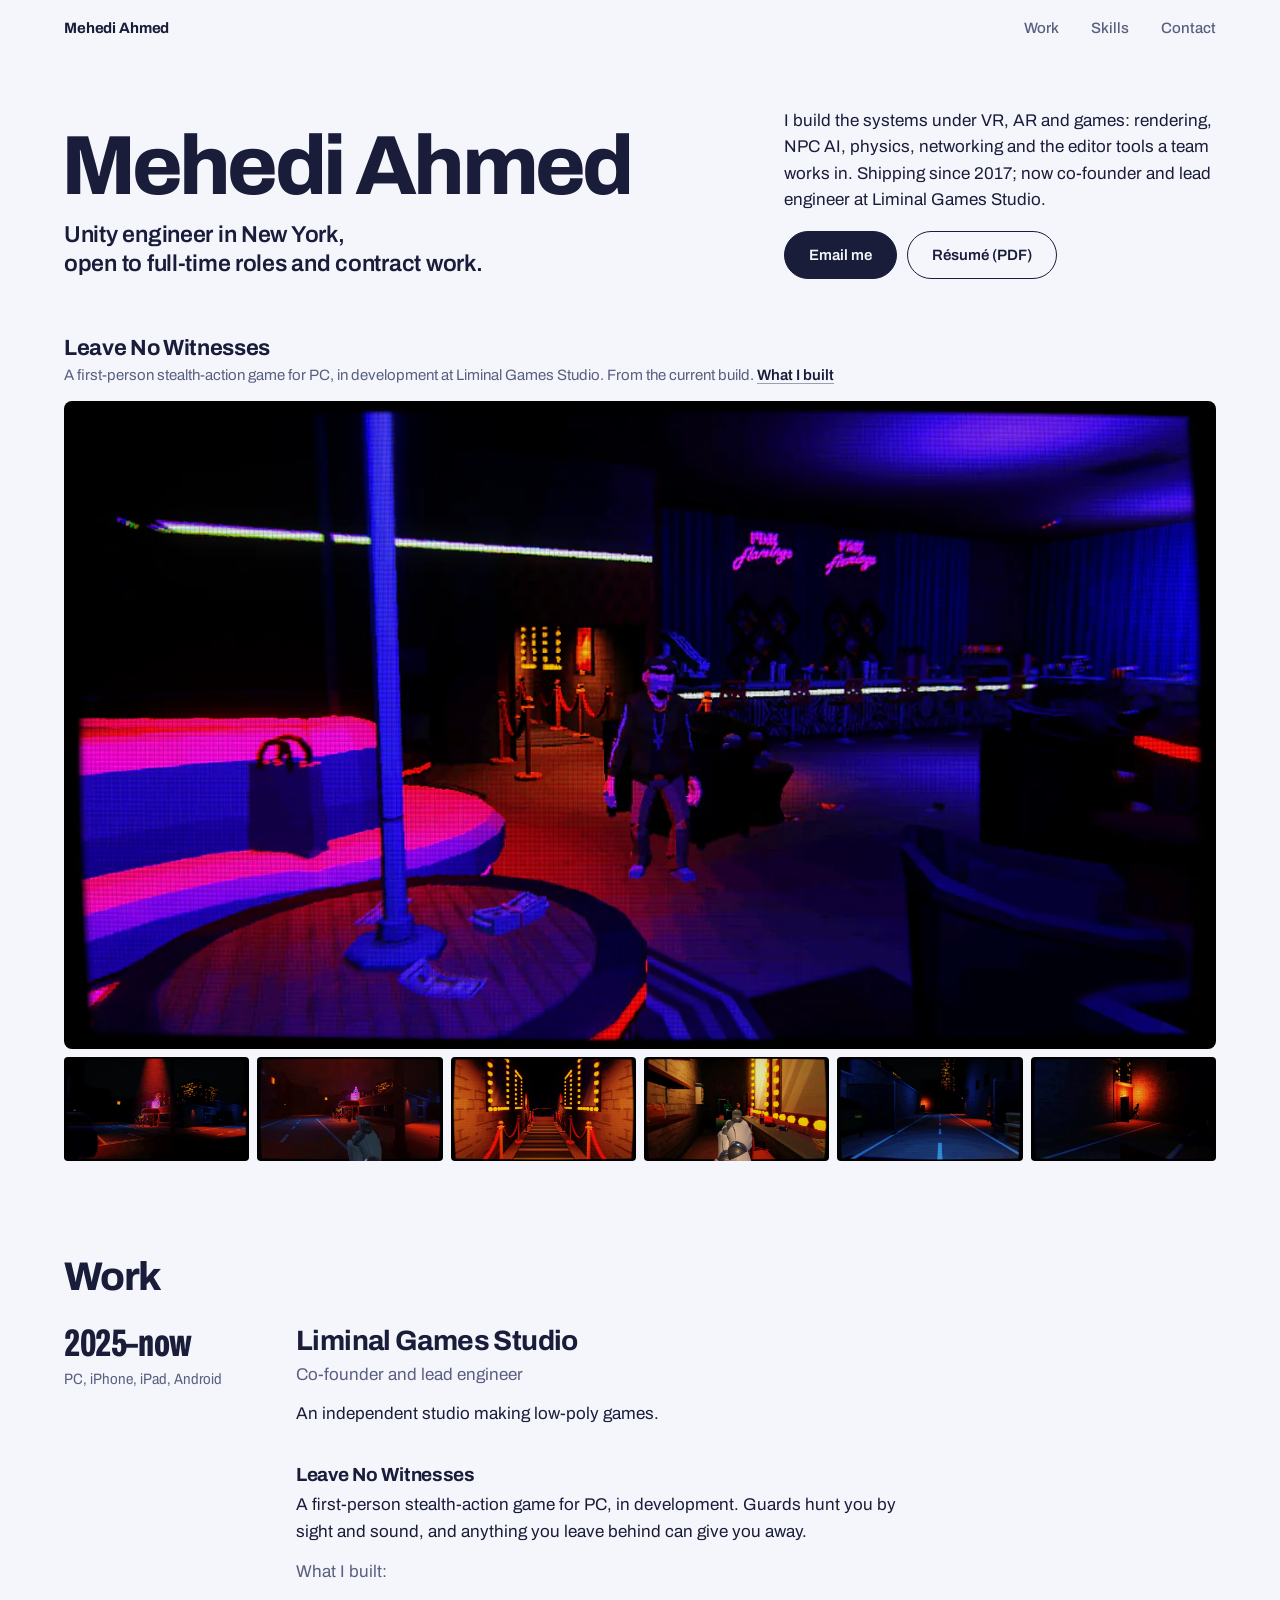
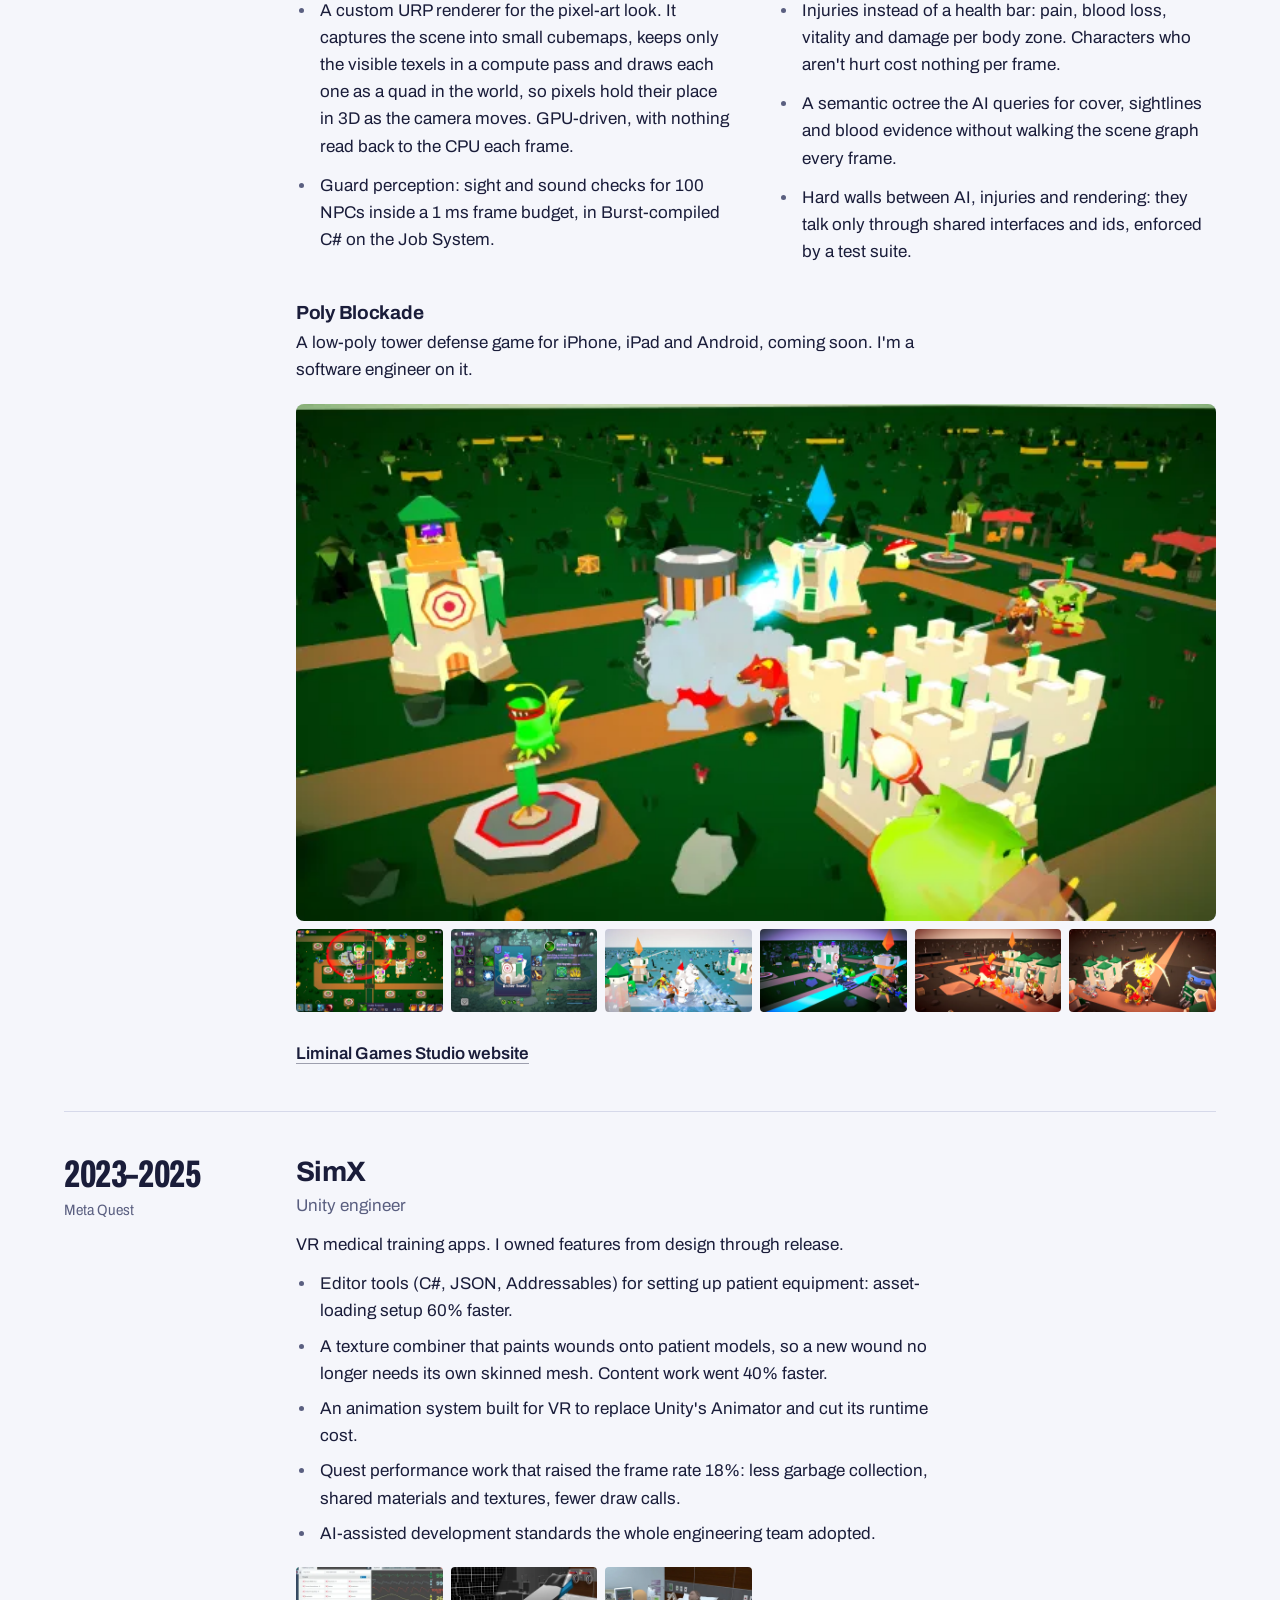
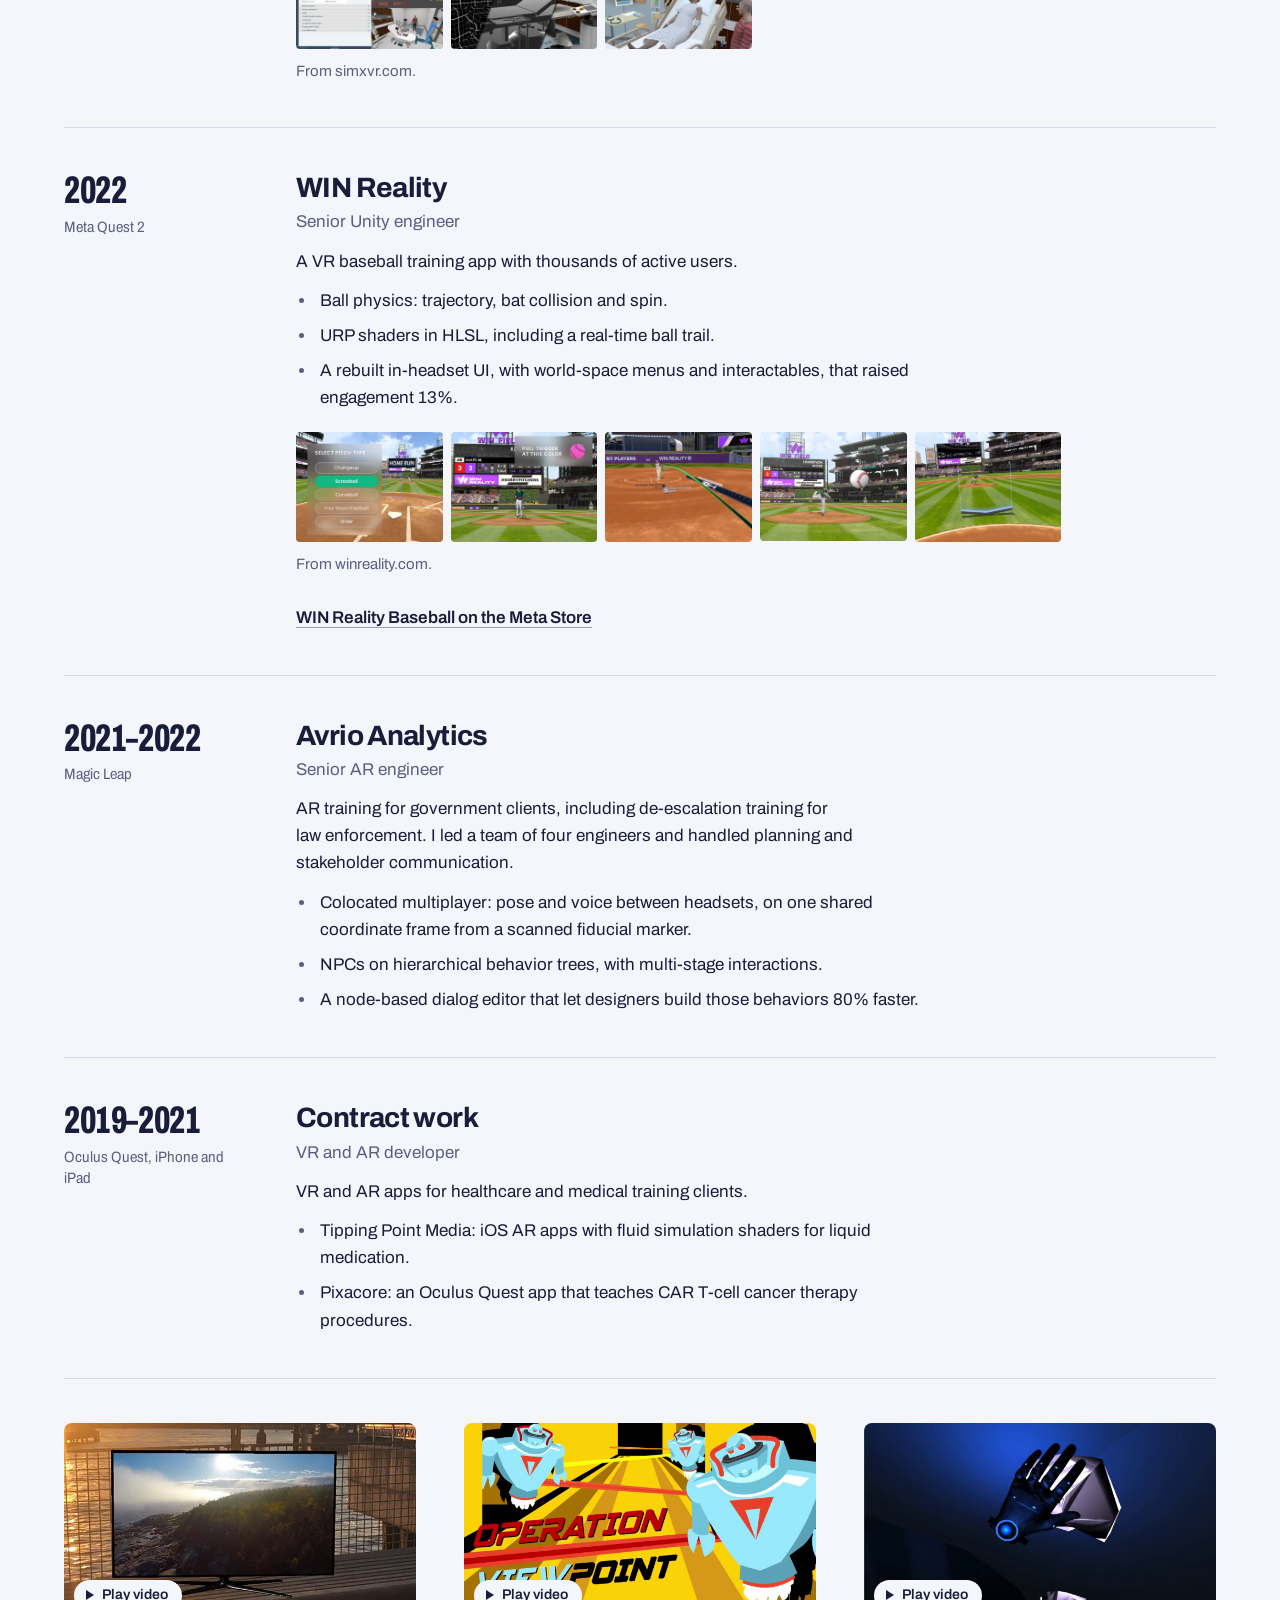
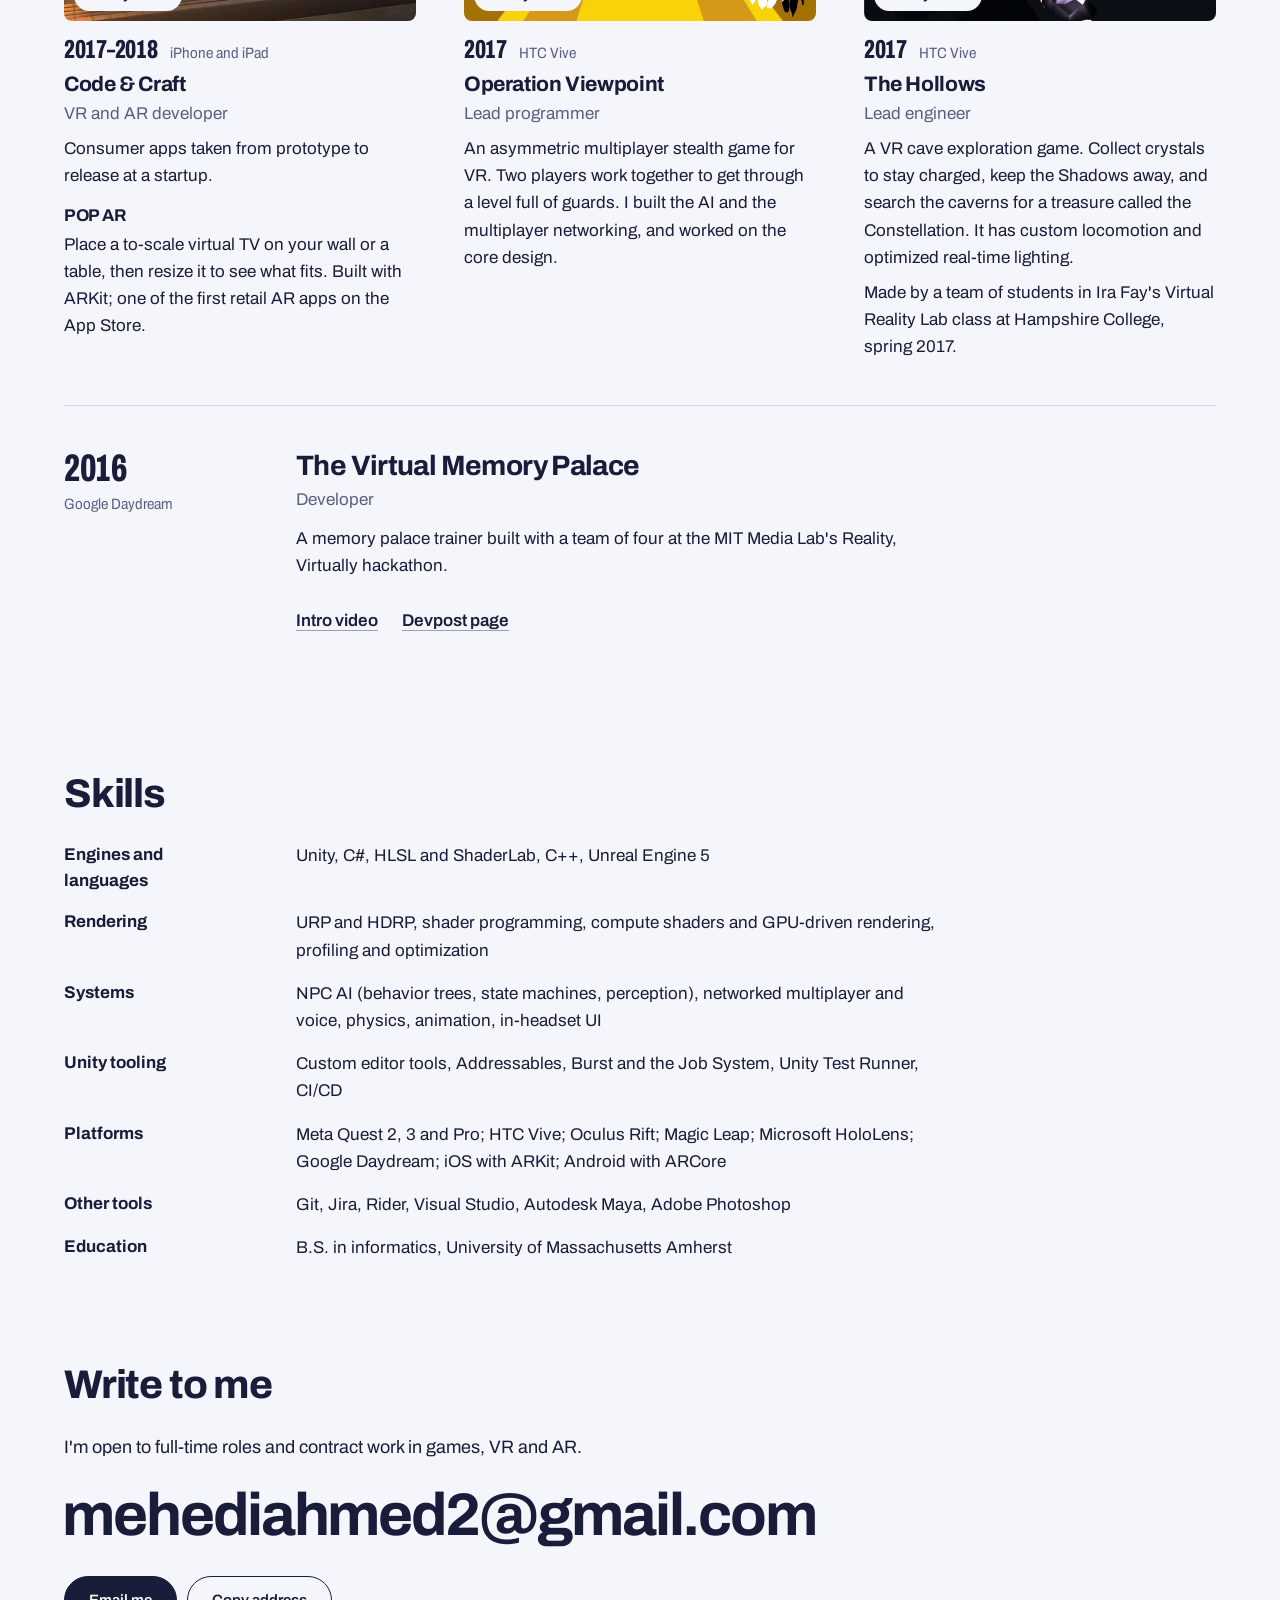
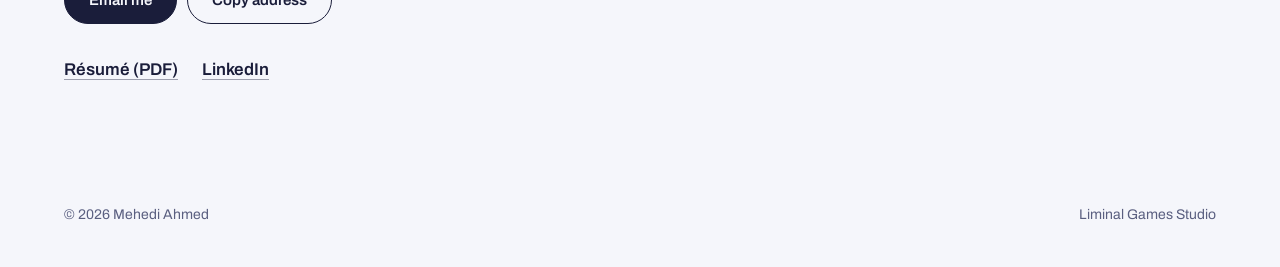
==== commit 0ad797b5: "Rebuild the page as Showreel and add SimX and WIN Reality images - Open with the Leave No Witnesses " ====
--- a/index.html
+++ b/index.html
@@ -13,7 +13,7 @@
 <link rel="preconnect" href="https://fonts.googleapis.com">
 <link rel="preconnect" href="https://fonts.gstatic.com" crossorigin>
 <link rel="stylesheet" href="https://fonts.googleapis.com/css2?family=Archivo:wdth,wght@62..125,400..800&display=swap">
-<link rel="stylesheet" href="styles.css?v=2">
+<link rel="stylesheet" href="styles.css?v=3">
 </head>
 <body>
 <header class="site-header">
@@ -34,21 +34,38 @@
 
   <main id="top">
     <section class="intro" aria-labelledby="name">
-      <h1 id="name">Mehedi Ahmed</h1>
-      <div class="intro-side">
-        <p class="title">Unity engineer in New York</p>
-        <p class="status">Open to full-time roles and contract work</p>
+      <div class="intro-text">
+        <div>
+          <h1 id="name">Mehedi Ahmed</h1>
+          <p class="title">Unity engineer in New York,<br> open to full-time roles and contract work.</p>
+        </div>
+        <div>
+          <p class="lead">I build the systems under VR, AR and games: rendering, NPC AI, physics, networking and the editor tools a team works in. Shipping since 2017; now co-founder and lead engineer at Liminal Games Studio.</p>
+          <div class="actions">
+            <a class="btn btn--solid" href="#contact" data-email-link>Email me</a>
+            <a class="btn" href="Mehedi_Ahmed_Resume.pdf">Résumé (PDF)</a>
+          </div>
+        </div>
       </div>
-      <div class="intro-main">
-        <p class="lead">I've been shipping VR, AR and games since 2017. I build the systems underneath them: rendering, NPC AI, physics, networking, and the editor tools the rest of the team works in. Right now I'm co-founder and lead engineer at Liminal Games Studio.</p>
-        <div class="actions">
-          <a class="btn btn--solid" href="#contact" data-email-link>Email me</a>
-          <a class="btn" href="Mehedi_Ahmed_Resume.pdf">Résumé (PDF)</a>
-        </div>
-      </div>
+
+      <figure class="gallery gallery--lead">
+        <figcaption>
+          <strong class="gallery-name">Leave No Witnesses</strong>
+          A first-person stealth-action game for PC, in development at Liminal Games Studio. From the current build. <a href="#leave-no-witnesses">What I built</a>
+        </figcaption>
+        <ul class="gallery-shots" data-title="Leave No Witnesses" aria-label="Leave No Witnesses screenshots">
+          <li><a href="images/lnw/c05_floor_guard-1920.webp" data-caption="The main floor"><img src="images/lnw/c05_floor_guard-1280.webp" srcset="images/lnw/c05_floor_guard-640.webp 640w, images/lnw/c05_floor_guard-960.webp 960w, images/lnw/c05_floor_guard-1280.webp 1280w, images/lnw/c05_floor_guard-1920.webp 1920w" sizes="(min-width: 78rem) 1152px, 92vw" width="1920" height="1080" fetchpriority="high" decoding="async" alt="A club floor lit pink and blue. A guard stands between a stage pole and the booths, with the bar and two neon signs behind."></a></li>
+          <li><a href="images/lnw/c01_street_wide-1920.webp" data-caption="Across the street"><img src="images/lnw/c01_street_wide-640.webp" width="640" height="360" loading="lazy" decoding="async" alt="A street at night, seen past a parked car. Across the road, a red light falls on the club: a pink neon sign over a red awning, and red ropes at the door. Office windows glow in the tower behind."></a></li>
+          <li><a href="images/lnw/f01_approach-1920.webp" data-caption="The approach"><img src="images/lnw/f01_approach-640.webp" width="640" height="360" loading="lazy" decoding="async" alt="First-person view down a dark street at night, pistol in hand. Across the road, a neon flamingo sign and a red awning mark the club entrance, with red ropes out front."></a></li>
+          <li><a href="images/lnw/c03_queue_corridor-1920.webp" data-caption="The entrance"><img src="images/lnw/c03_queue_corridor-640.webp" width="640" height="360" loading="lazy" decoding="async" alt="The club entrance, a narrow brick passage lined with marquee bulbs. Red ropes run down both sides of a striped carpet into the dark room beyond."></a></li>
+          <li><a href="images/lnw/f05_target_aim-1920.webp" data-caption="The dressing room"><img src="images/lnw/f05_target_aim-640.webp" width="640" height="360" loading="lazy" decoding="async" alt="First-person view aiming a pistol down a narrow dressing room. Mirror bulbs line the right wall, and the target stands at the far end, just above the sights."></a></li>
+          <li><a href="images/lnw/c09_alley_long-1920.webp" data-caption="The alley"><img src="images/lnw/c09_alley_long-640.webp" width="640" height="360" loading="lazy" decoding="async" alt="A long alley at night in blue light, with a fence and a dumpster on the left. An orange lamp glows over a door far down the left wall, and red light spills across the road on the right."></a></li>
+          <li><a href="images/lnw/c08_alley_back_door-1920.webp" data-caption="The back door"><img src="images/lnw/c08_alley_back_door-640.webp" width="640" height="360" loading="lazy" decoding="async" alt="A dark alley at night. A guard steps out of an open back door into the only pool of light, a red lamp on a brick wall."></a></li>
+        </ul>
+      </figure>
     </section>
 
-    <section id="work" aria-labelledby="work-title">
+    <section class="work" id="work" aria-labelledby="work-title">
       <h2 class="section-title" id="work-title">Work</h2>
 
       <article class="entry" id="liminal" aria-labelledby="liminal-title">
@@ -62,34 +79,22 @@
 
           <div class="project" id="leave-no-witnesses">
             <h4>Leave No Witnesses</h4>
-            <p>A first-person stealth-action game for PC, still in development. Guards hunt you by sight and sound, and anything you leave behind can give you away.</p>
-            <figure class="gallery">
-              <ul class="gallery-shots" aria-label="Leave No Witnesses screenshots">
-                <li><a href="images/lnw/c05_floor_guard-1920.webp" data-caption="The main floor"><img src="images/lnw/c05_floor_guard-1280.webp" srcset="images/lnw/c05_floor_guard-640.webp 640w, images/lnw/c05_floor_guard-960.webp 960w, images/lnw/c05_floor_guard-1280.webp 1280w, images/lnw/c05_floor_guard-1920.webp 1920w" sizes="(min-width: 78rem) 920px, (min-width: 52rem) calc(88vw - 11.5rem), calc(100vw - 32px)" width="1920" height="1080" decoding="async" alt="A club floor lit pink and blue. A guard stands between a stage pole and the booths, with the bar and two neon signs behind."></a></li>
-                <li><a href="images/lnw/c01_street_wide-1920.webp" data-caption="Across the street"><img src="images/lnw/c01_street_wide-640.webp" width="640" height="360" loading="lazy" decoding="async" alt="A street at night, seen past a parked car. Across the road, a red light falls on the club: a pink neon sign over a red awning, and red ropes at the door. Office windows glow in the tower behind."></a></li>
-                <li><a href="images/lnw/f01_approach-1920.webp" data-caption="The approach"><img src="images/lnw/f01_approach-640.webp" width="640" height="360" loading="lazy" decoding="async" alt="First-person view down a dark street at night, pistol in hand. Across the road, a neon flamingo sign and a red awning mark the club entrance, with red ropes out front."></a></li>
-                <li><a href="images/lnw/c03_queue_corridor-1920.webp" data-caption="The entrance"><img src="images/lnw/c03_queue_corridor-640.webp" width="640" height="360" loading="lazy" decoding="async" alt="The club entrance, a narrow brick passage lined with marquee bulbs. Red ropes run down both sides of a striped carpet into the dark room beyond."></a></li>
-                <li><a href="images/lnw/f05_target_aim-1920.webp" data-caption="The dressing room"><img src="images/lnw/f05_target_aim-640.webp" width="640" height="360" loading="lazy" decoding="async" alt="First-person view aiming a pistol down a narrow dressing room. Mirror bulbs line the right wall, and the target stands at the far end, just above the sights."></a></li>
-                <li><a href="images/lnw/c09_alley_long-1920.webp" data-caption="The alley"><img src="images/lnw/c09_alley_long-640.webp" width="640" height="360" loading="lazy" decoding="async" alt="A long alley at night in blue light, with a fence and a dumpster on the left. An orange lamp glows over a door far down the left wall, and red light spills across the road on the right."></a></li>
-                <li><a href="images/lnw/c08_alley_back_door-1920.webp" data-caption="The back door"><img src="images/lnw/c08_alley_back_door-640.webp" width="640" height="360" loading="lazy" decoding="async" alt="A dark alley at night. A guard steps out of an open back door into the only pool of light, a red lamp on a brick wall."></a></li>
-              </ul>
-              <figcaption>From the current build.</figcaption>
-            </figure>
-            <p>What I built for it:</p>
-            <ul class="points">
-              <li>A custom URP renderer for the game's pixel-art look. It captures the scene into small cubemaps, keeps only the visible texels in a compute pass, and draws each one as a quad in the world, so the pixels hold their place in 3D as the camera moves instead of sitting flat on the screen. It's GPU-driven: no per-frame counts come back to the CPU.</li>
+            <p>A first-person stealth-action game for PC, in development. Guards hunt you by sight and sound, and anything you leave behind can give you away.</p>
+            <p class="built">What I built:</p>
+            <ul class="points points--pair">
+              <li>A custom URP renderer for the pixel-art look. It captures the scene into small cubemaps, keeps only the visible texels in a compute pass and draws each one as a quad in the world, so pixels hold their place in 3D as the camera moves. GPU-driven, with nothing read back to the CPU each frame.</li>
               <li>Guard perception: sight and sound checks for 100 NPCs inside a 1 ms frame budget, in Burst-compiled C# on the Job System.</li>
-              <li>Injuries instead of a health bar. Each character tracks pain, blood loss, vitality and damage to each body zone, so a hit can kill, knock someone out or leave them bleeding out, depending on the weapon and where it lands. Characters who aren't hurt cost nothing per frame.</li>
-              <li>A semantic octree the AI uses to reason about cover, sightlines and blood evidence without walking the scene graph every frame.</li>
-              <li>Hard walls between systems. AI, injuries and rendering talk only through shared interfaces and ids, and a test suite fails if any one of them reaches into another.</li>
+              <li>Injuries instead of a health bar: pain, blood loss, vitality and damage per body zone. Characters who aren't hurt cost nothing per frame.</li>
+              <li>A semantic octree the AI queries for cover, sightlines and blood evidence without walking the scene graph every frame.</li>
+              <li>Hard walls between AI, injuries and rendering: they talk only through shared interfaces and ids, enforced by a test suite.</li>
             </ul>
           </div>
 
           <div class="project" id="poly-blockade">
             <h4>Poly Blockade</h4>
             <p>A low-poly tower defense game for iPhone, iPad and Android, coming soon. I'm a software engineer on it.</p>
-            <figure class="gallery">
-              <ul class="gallery-shots" aria-label="Poly Blockade screenshots">
+            <figure class="gallery gallery--lead">
+              <ul class="gallery-shots" data-title="Poly Blockade" aria-label="Poly Blockade screenshots">
                 <li><a href="images/pb/16-meadow-cinematic-1920.webp" data-caption="The meadow"><img src="images/pb/16-meadow-cinematic-1280.webp" srcset="images/pb/16-meadow-cinematic-640.webp 640w, images/pb/16-meadow-cinematic-960.webp 960w, images/pb/16-meadow-cinematic-1280.webp 1280w, images/pb/16-meadow-cinematic-1920.webp 1920w" sizes="(min-width: 78rem) 920px, (min-width: 52rem) calc(88vw - 11.5rem), calc(100vw - 32px)" width="1920" height="1080" loading="lazy" decoding="async" alt="Towers stand beside dirt roads across a green meadow. A crystal tower fires a blue bolt at a red raptor running through smoke, while a warrior fights a goblin outside the castle walls."></a></li>
                 <li><a href="images/pb/06-forest-upgrade-wheel-hud-1920.webp" data-caption="Archer Tower III's upgrades"><img src="images/pb/06-forest-upgrade-wheel-hud-640.webp" width="640" height="360" loading="lazy" decoding="async" alt="Top-down view of a forest level, with towers on pads between dirt roads. The selected Archer Tower III shows its range as a red ring, and its upgrade wheel offers two upgrades, priced 234 and 207. A panel at the bottom gives its attack, range and attack speed."></a></li>
                 <li><a href="images/pb/13-towers-screen-1920.webp" data-caption="The Towers screen"><img src="images/pb/13-towers-screen-640.webp" width="640" height="360" loading="lazy" decoding="async" alt="The Towers screen. A card shows Archer Tower I, a fast-firing arrow tower with cheap, quick shots that shred lightly armored creeps. Its upgrade path runs through three levels, then you choose one of two final upgrades: Sharpshooter's Redoubt or Thornveil Volley. Eight towers line the left side, three still locked."></a></li>
@@ -112,14 +117,22 @@
         </div>
         <p class="when"><span class="years">2023–2025</span> <span class="platforms">Meta Quest</span></p>
         <div class="entry-body">
-          <p>VR medical training apps for Meta Quest. I owned features from design through release.</p>
+          <p>VR medical training apps. I owned features from design through release.</p>
           <ul class="points">
-            <li>Editor tools (C#, JSON, Addressables) for setting up patient equipment, which made configuring asset loading 60% faster.</li>
-            <li>A texture combiner that generates wound textures on patient models, so a new wound no longer needs its own skinned mesh. Content work went 40% faster.</li>
+            <li>Editor tools (C#, JSON, Addressables) for setting up patient equipment: asset-loading setup 60% faster.</li>
+            <li>A texture combiner that paints wounds onto patient models, so a new wound no longer needs its own skinned mesh. Content work went 40% faster.</li>
             <li>An animation system built for VR to replace Unity's Animator and cut its runtime cost.</li>
-            <li>Performance work on Quest that raised the frame rate 18%: less garbage collection, shared materials and textures, fewer draw calls.</li>
-            <li>Standards for AI-assisted development that the whole engineering team adopted.</li>
+            <li>Quest performance work that raised the frame rate 18%: less garbage collection, shared materials and textures, fewer draw calls.</li>
+            <li>AI-assisted development standards the whole engineering team adopted.</li>
           </ul>
+          <figure class="gallery">
+            <ul class="gallery-shots" data-title="SimX" aria-label="SimX screenshots">
+              <li><a href="images/simx/instructor-view-658.webp" data-caption="The instructor view" data-widths="640 658"><img src="images/simx/instructor-view-640.webp" width="640" height="360" loading="lazy" decoding="async" alt="SimX's instructor screen. On the left, a list of case presets such as Pneumonia, Asthma, Croup and Cardiac Arrest. On the right, a vitals monitor with live waveforms above the virtual room, where a child lies in a hospital bed with a clinician in blue scrubs and a man in a striped shirt beside it."></a></li>
+              <li><a href="images/simx/hospital-bay-1400.webp" data-caption="A hospital bay" data-widths="640 960 1400"><img src="images/simx/hospital-bay-640.webp" width="640" height="360" loading="lazy" decoding="async" alt="A hospital bay drawn three ways, left to right: as a wireframe, as plain gray models, and fully textured. A stretcher stands in the middle beside a tray holding a stethoscope, with IV poles and wall-mounted suction canisters behind."></a></li>
+              <li><a href="images/simx/patient-room-944.webp" data-caption="A patient room" data-widths="640 944"><img src="images/simx/patient-room-640.webp" width="640" height="360" loading="lazy" decoding="async" alt="A virtual hospital room. A patient in a gown lies in bed with a bandaged wrist, beside a vitals monitor, an infusion pump and a side table with a stethoscope. A man in a striped shirt stands at the bedside, and an avatar's floating head and hands hover near the monitor."></a></li>
+            </ul>
+            <figcaption>From simxvr.com.</figcaption>
+          </figure>
         </div>
       </article>
 
@@ -133,9 +146,20 @@
           <p>A VR baseball training app with thousands of active users.</p>
           <ul class="points">
             <li>Ball physics: trajectory, bat collision and spin.</li>
-            <li>URP shaders in HLSL, including the trail that tracks the ball in real time.</li>
-            <li>A rebuilt in-headset UI with world-space menus and interactables, which raised engagement 13%.</li>
+            <li>URP shaders in HLSL, including a real-time ball trail.</li>
+            <li>A rebuilt in-headset UI, with world-space menus and interactables, that raised engagement 13%.</li>
           </ul>
+          <figure class="gallery">
+            <ul class="gallery-shots" data-title="WIN Reality" data-widths="640 764" aria-label="WIN Reality screenshots">
+              <li><a href="images/win/pitch-menu-764.webp" data-caption="Pitch selection"><img src="images/win/pitch-menu-640.webp" width="640" height="481" loading="lazy" decoding="async" alt="A pitch-type menu hangs in the air beside home plate in a ballpark, listing Changeup, Screwball, Curveball, Four Seam Fastball and Slider, with Screwball selected."></a></li>
+              <li><a href="images/win/prompt-764.webp" data-caption="Trigger prompt"><img src="images/win/prompt-640.webp" width="640" height="481" loading="lazy" decoding="async" alt="The batter's view of the pitcher in a full stadium, with the count on the scoreboard and a panel that reads Pull trigger at this color beside a pink ball."></a></li>
+              <li><a href="images/win/decision-timing-764.webp" data-caption="Decision timing"><img src="images/win/decision-timing-640.webp" width="640" height="481" loading="lazy" decoding="async" alt="On a softball field, a pitch is drawn as a green curve from the pitcher toward the batter, beside a bar marking the optimal recognition window. Markers show the optimal decision at 27 feet 7 inches and the batter's decision at 23 feet 6 inches."></a></li>
+              <li><a href="images/win/pitch-764.webp" data-caption="The pitch"><img src="images/win/pitch-640.webp" width="640" height="479" loading="lazy" decoding="async" alt="A baseball almost on the batter as the pitcher follows through, under a scoreboard that reads Exhibition Mode with a 3–2 count and one out."></a></li>
+              <li><a href="images/win/strike-zone-764.webp" data-caption="The strike zone"><img src="images/win/strike-zone-640.webp" width="640" height="481" loading="lazy" decoding="async" alt="The pitcher mid-delivery, seen from behind home plate through a translucent blue frame that marks the strike zone."></a></li>
+            </ul>
+            <figcaption>From winreality.com.</figcaption>
+          </figure>
+          <p class="links"><a href="https://www.meta.com/experiences/win-reality-baseball/3172399986210688/">WIN Reality Baseball on the Meta Store</a></p>
         </div>
       </article>
 
@@ -146,10 +170,10 @@
         </div>
         <p class="when"><span class="years">2021–2022</span> <span class="platforms">Magic Leap</span></p>
         <div class="entry-body">
-          <p>AR training apps for government clients, including de-escalation training for law enforcement. I led a team of four engineers and handled planning and stakeholder communication.</p>
+          <p>AR training for government clients, including de-escalation training for law enforcement. I led a team of four engineers and handled planning and stakeholder communication.</p>
           <ul class="points">
-            <li>Colocated multiplayer: pose and voice streamed between headsets, and a calibration step that puts every device on one shared coordinate frame by scanning a fiducial marker.</li>
-            <li>NPCs driven by hierarchical behavior trees, with multi-stage interactions for the de-escalation scenarios.</li>
+            <li>Colocated multiplayer: pose and voice between headsets, on one shared coordinate frame from a scanned fiducial marker.</li>
+            <li>NPCs on hierarchical behavior trees, with multi-stage interactions.</li>
             <li>A node-based dialog editor that let designers build those behaviors 80% faster.</li>
           </ul>
         </div>
@@ -164,68 +188,72 @@
         <div class="entry-body">
           <p>VR and AR apps for healthcare and medical training clients.</p>
           <ul class="points">
-            <li>For Tipping Point Media: iOS AR apps for enterprise clients, with fluid simulation shaders that show liquid medication in AR training.</li>
-            <li>For Pixacore: a VR app for Oculus Quest that teaches healthcare professionals CAR T-cell cancer therapy procedures.</li>
+            <li>Tipping Point Media: iOS AR apps with fluid simulation shaders for liquid medication.</li>
+            <li>Pixacore: an Oculus Quest app that teaches CAR T-cell cancer therapy procedures.</li>
           </ul>
         </div>
       </article>
 
-      <article class="entry" id="code-and-craft" aria-labelledby="cc-title">
-        <div class="entry-head">
-          <h3 id="cc-title">Code &amp; Craft</h3>
-          <p class="role">VR and AR developer</p>
-        </div>
-        <p class="when"><span class="years">2017–2018</span> <span class="platforms">iPhone and iPad</span></p>
-        <div class="entry-body">
-          <p>Consumer apps taken from prototype to release at a startup.</p>
-
-          <div class="project" id="pop-ar">
-            <h4>POP AR</h4>
-            <p>Place a to-scale virtual TV on your wall or a table, then resize it to see what fits. Built with ARKit for iPhone and iPad, it was one of the first retail AR apps on the App Store.</p>
-            <div class="media media--small">
-              <a class="video" href="https://www.youtube.com/watch?v=D3bcW_oqPOc" data-video="D3bcW_oqPOc" data-title="POP AR demo video">
-                <img src="images/pop-ar.webp" width="640" height="640" loading="lazy" decoding="async" alt="A virtual TV standing on a bench by the water, with the Manhattan skyline behind it at sunset.">
-                <span class="video-play">Play video</span>
-              </a>
+      <!-- The 2017–18 games, three side by side. Each poster is a direct child
+           of its entry so the grid can place it; POP AR's carries the pop-ar
+           id, so the old /pop-ar link lands on the poster, not below it. -->
+      <div class="reel">
+        <article class="entry" id="code-and-craft" aria-labelledby="cc-title">
+          <div class="entry-head">
+            <h3 id="cc-title">Code &amp; Craft</h3>
+            <p class="role">VR and AR developer</p>
+          </div>
+          <p class="when"><span class="years">2017–2018</span> <span class="platforms">iPhone and iPad</span></p>
+          <div class="media" id="pop-ar">
+            <a class="video" href="https://www.youtube.com/watch?v=D3bcW_oqPOc" data-video="D3bcW_oqPOc" data-title="POP AR demo video">
+              <img src="images/pop-ar.webp" width="640" height="640" loading="lazy" decoding="async" alt="A virtual TV standing on a bench by the water, with the Manhattan skyline behind it at sunset.">
+              <span class="video-play">Play video</span>
+            </a>
+          </div>
+          <div class="entry-body">
+            <p>Consumer apps taken from prototype to release at a startup.</p>
+            <div class="project">
+              <h4>POP AR</h4>
+              <p>Place a to-scale virtual TV on your wall or a table, then resize it to see what fits. Built with ARKit; one of the first retail AR apps on the App Store.</p>
             </div>
           </div>
-        </div>
-      </article>
-
-      <article class="entry" id="operation-viewpoint" aria-labelledby="ov-title">
-        <div class="entry-head">
-          <h3 id="ov-title">Operation Viewpoint</h3>
-          <p class="role">Lead programmer</p>
-        </div>
-        <p class="when"><span class="years">2017</span> <span class="platforms">HTC Vive</span></p>
-        <div class="entry-body">
-          <p>An asymmetric multiplayer stealth game for VR. Two players work together to get through a level full of guards. I built the AI and the multiplayer networking, and worked on the core design.</p>
-          <div class="media media--small">
+        </article>
+
+        <article class="entry" id="operation-viewpoint" aria-labelledby="ov-title">
+          <div class="entry-head">
+            <h3 id="ov-title">Operation Viewpoint</h3>
+            <p class="role">Lead programmer</p>
+          </div>
+          <p class="when"><span class="years">2017</span> <span class="platforms">HTC Vive</span></p>
+          <div class="media">
             <a class="video" href="https://www.youtube.com/watch?v=XZuwyQmZN5Q" data-video="XZuwyQmZN5Q" data-title="Operation Viewpoint gameplay video">
               <img src="images/operation-viewpoint.jpg" width="1280" height="720" loading="lazy" decoding="async" alt="The Operation Viewpoint title card: cartoon robot guards over a yellow corridor crossed by red laser beams.">
               <span class="video-play">Play video</span>
             </a>
           </div>
-        </div>
-      </article>
-
-      <article class="entry" id="the-hollows" aria-labelledby="hollows-title">
-        <div class="entry-head">
-          <h3 id="hollows-title">The Hollows</h3>
-          <p class="role">Lead engineer</p>
-        </div>
-        <p class="when"><span class="years">2017</span> <span class="platforms">HTC Vive</span></p>
-        <div class="entry-body">
-          <p>A VR cave exploration game. Collect crystals to stay charged, keep the Shadows away, and search the caverns for a treasure called the Constellation. It has custom locomotion and optimized real-time lighting.</p>
-          <p>Made by a team of students in Ira Fay's Virtual Reality Lab class at Hampshire College, spring 2017.</p>
-          <div class="media media--small">
+          <div class="entry-body">
+            <p>An asymmetric multiplayer stealth game for VR. Two players work together to get through a level full of guards. I built the AI and the multiplayer networking, and worked on the core design.</p>
+          </div>
+        </article>
+
+        <article class="entry" id="the-hollows" aria-labelledby="hollows-title">
+          <div class="entry-head">
+            <h3 id="hollows-title">The Hollows</h3>
+            <p class="role">Lead engineer</p>
+          </div>
+          <p class="when"><span class="years">2017</span> <span class="platforms">HTC Vive</span></p>
+          <div class="media">
             <a class="video" href="https://www.youtube.com/watch?v=Er4qojVULXY" data-video="Er4qojVULXY" data-title="The Hollows gameplay video">
               <img src="images/the-hollows.jpg" width="1280" height="720" loading="lazy" decoding="async" alt="A gloved hand with glowing blue lights reaches for a large crystal in a dark blue cave.">
               <span class="video-play">Play video</span>
             </a>
           </div>
-        </div>
-      </article>
+          <div class="entry-body">
+            <p>A VR cave exploration game. Collect crystals to stay charged, keep the Shadows away, and search the caverns for a treasure called the Constellation. It has custom locomotion and optimized real-time lighting.</p>
+            <p>Made by a team of students in Ira Fay's Virtual Reality Lab class at Hampshire College, spring 2017.</p>
+          </div>
+        </article>
+      </div>
 
       <article class="entry" id="the-virtual-memory-palace" aria-labelledby="vmp-title">
         <div class="entry-head">
@@ -234,22 +262,11 @@
         </div>
         <p class="when"><span class="years">2016</span> <span class="platforms">Google Daydream</span></p>
         <div class="entry-body">
-          <p>A training tool for the memory palace technique, built with a team of four at the MIT Media Lab's Reality, Virtually hackathon. You walk a set route through the rooms of a virtual palace placing objects, then test your recall through a 3D interface that responds to your voice.</p>
+          <p>A memory palace trainer built with a team of four at the MIT Media Lab's Reality, Virtually hackathon.</p>
           <p class="links">
             <a href="https://www.youtube.com/watch?v=EA1gDCJ9OtI">Intro video</a>
             <a href="https://devpost.com/software/the-virtual-memory-palace">Devpost page</a>
           </p>
-        </div>
-      </article>
-
-      <article class="entry" id="dk2" aria-labelledby="dk2-title">
-        <div class="entry-head">
-          <h3 id="dk2-title">A borrowed Oculus DK2</h3>
-        </div>
-        <p class="when"><span class="years">2014</span> <span class="platforms">Oculus DK2</span></p>
-        <div class="entry-body">
-          <p>In my sophomore year of college I got a borrowed Oculus DK2 to run a simple demo in Unity, and I've been building for headsets since. XR brings together the two things I like most: programming, and interactive art and design.</p>
-          <p>I studied informatics at the University of Massachusetts Amherst (B.S.), a program that mixes computer science, mathematics, studio art and art history.</p>
         </div>
       </article>
     </section>
@@ -269,6 +286,8 @@
         <dd>Meta Quest 2, 3 and Pro; HTC Vive; Oculus Rift; Magic Leap; Microsoft HoloLens; Google Daydream; iOS with ARKit; Android with ARCore</dd>
         <dt>Other tools</dt>
         <dd>Git, Jira, Rider, Visual Studio, Autodesk Maya, Adobe Photoshop</dd>
+        <dt>Education</dt>
+        <dd>B.S. in informatics, University of Massachusetts Amherst</dd>
       </dl>
     </section>
 
@@ -359,9 +378,10 @@
     });
 
     // ---- Screenshot viewer ----
-    // Pressing a screenshot opens every screenshot of that game full screen.
-    // Swipe, the arrow keys or the buttons move through them. Modified clicks
-    // still open the image itself in a new tab.
+    // Pressing a screenshot opens every screenshot in its gallery full
+    // screen, titled with the gallery's data-title. Swipe, the arrow keys or
+    // the buttons move through them. Modified clicks still open the image
+    // itself in a new tab.
     var viewer = document.getElementById('viewer');
     var track = viewer.querySelector('.viewer-track');
     var title = viewer.querySelector('.viewer-title');
@@ -369,28 +389,33 @@
     var count = viewer.querySelector('.viewer-count');
     var prev = viewer.querySelector('.viewer-step--prev');
     var next = viewer.querySelector('.viewer-step--next');
-    // Each screenshot comes in four widths, named -640.webp to -1920.webp
-    // (the Liminal site's sizes). The thumbnails link to the largest.
-    var widths = [640, 960, 1280, 1920];
+    // Each screenshot is saved in several widths, named <name>-<width>.webp,
+    // and its thumbnail links to the largest. The widths come from data-widths
+    // on the link, else on its gallery list, else the Liminal site's four.
+    var defaultWidths = '640 960 1280 1920';
     var shots = [];
     var shown = -1;
     var opener = null;
 
-    function slideFor(link) {
+    function slideFor(link, list) {
       var thumb = link.querySelector('img');
       var width = thumb.getAttribute('width');
       var height = thumb.getAttribute('height');
-      var base = link.getAttribute('href').replace(/-1920\.webp$/, '');
+      var href = link.getAttribute('href');
+      var base = href.replace(/-\d+\.webp$/, '');
+      var widths = (link.dataset.widths || list.dataset.widths || defaultWidths).trim().split(/\s+/);
       var img = document.createElement('img');
       img.srcset = widths.map(function (w) { return base + '-' + w + '.webp ' + w + 'w'; }).join(', ');
       img.sizes = '100vw';
-      img.src = link.getAttribute('href');
+      img.src = href;
       img.width = width;
       img.height = height;
       img.alt = thumb.alt;
       img.loading = 'lazy';
       img.decoding = 'async';
       img.style.setProperty('--ratio', width / height);
+      // Never shown wider than the largest file, so small images stay sharp
+      img.style.setProperty('--max-width', Math.max.apply(null, widths) + 'px');
       var slide = document.createElement('li');
       slide.className = 'viewer-slide';
       slide.append(img);
@@ -420,8 +445,8 @@
       shots = Array.prototype.slice.call(list.querySelectorAll('a'));
       opener = link;
       shown = -1;
-      title.textContent = list.closest('.project').querySelector('h4').textContent;
-      track.replaceChildren.apply(track, shots.map(slideFor));
+      title.textContent = list.dataset.title || '';
+      track.replaceChildren.apply(track, shots.map(function (shot) { return slideFor(shot, list); }));
       viewer.showModal();
       track.scrollTo({ left: index * track.clientWidth, behavior: 'instant' });
       show(index);
@@ -438,6 +463,8 @@
     });
 
     track.addEventListener('scroll', function () {
+      // A scroll can still land just after the viewer closes
+      if (!viewer.open) return;
       show(Math.round(track.scrollLeft / track.clientWidth));
     }, { passive: true });
     prev.addEventListener('click', function () { go(shown - 1); });
--- a/styles.css
+++ b/styles.css
@@ -1,11 +1,15 @@
 /* Mehedi Ahmed, portfolio.
-   One page: an intro, the work as a timeline (newest first), skills, contact.
+   One page: an intro that ends in the Leave No Witnesses build, the work as a
+   timeline (newest first), skills, contact.
 
    Type is Archivo, the family Liminal Games Studio's site uses, so the two
    read as related. Text sits at normal width. The timeline's years take the
    condensed end of the width axis, so the left column reads as a run of
-   dates with the hardware each job shipped on beneath them. The intro and
-   the skills hang off the same two columns, so the page lines up on them. */
+   dates with the hardware each job shipped on beneath them. The skills hang
+   off the same two columns, so the page lines up on them.
+
+   Layout rules are written for wide screens first; the max-width blocks near
+   the end take them down to one column for phones. */
 
 :root {
   --gutter: clamp(16px, 4vw, 48px);
@@ -165,55 +169,51 @@
   border-color: color-mix(in srgb, var(--fg) 84%, var(--bg));
   background: color-mix(in srgb, var(--fg) 84%, var(--bg));
 }
-.actions { display: flex; flex-wrap: wrap; align-items: center; gap: 0.75rem; }
-
-/* Intro. The name runs the full width; under it, the title sits in the
-   date column and the lead in the work column. */
-.intro {
+.actions { display: flex; flex-wrap: wrap; align-items: center; gap: 0.625rem; }
+
+/* Intro: who, what and how to reach him, then the build itself, so a visitor
+   sees the work before the first paragraph about it. On wide screens the
+   name sits left and the lead right; the source order (name, title, lead,
+   buttons) is the reading order at every width. */
+.intro { padding-block: clamp(1.25rem, 4.5vw, 3.25rem) 0; }
+.intro-text {
   display: grid;
-  grid-template-columns: var(--when) minmax(0, 1fr);
-  column-gap: var(--col-gap);
-  padding-block: clamp(2.5rem, 9vw, 6.5rem) clamp(4rem, 10vw, 7.5rem);
+  gap: 1.125rem var(--col-gap);
 }
 .intro h1 {
-  grid-column: 1 / -1;
-  margin: 0 0 clamp(1.75rem, 4.5vw, 3.25rem) -0.04em;
-  font-size: clamp(3.25rem, 12.5vw, 8.75rem);
-  font-weight: 750;
-  line-height: 0.9;
+  margin: 0 0 0 -0.04em;
+  font-size: clamp(2.75rem, 7.2vw, 5.25rem);
+  font-weight: 760;
+  line-height: 0.92;
   letter-spacing: -0.045em;
 }
-.intro-side p { margin: 0; }
 .intro .title {
-  font-size: 1.125rem;
-  font-weight: 650;
-  line-height: 1.35;
+  max-width: 26em;
+  margin: 0.875rem 0 0;
+  font-size: clamp(1.125rem, 1.9vw, 1.4375rem);
+  font-weight: 600;
+  line-height: 1.3;
+  letter-spacing: -0.012em;
   text-wrap: balance;
 }
-.intro .status {
-  margin-top: 0.5rem;
-  color: var(--muted);
-  font-size: 0.9375rem;
-  line-height: 1.45;
-}
 .lead {
-  max-width: 36rem;
-  margin: -0.3em 0 0; /* lines the first line's cap height up with the title */
-  font-size: clamp(1.1875rem, 1.7vw, 1.375rem);
-  line-height: 1.5;
-  letter-spacing: -0.005em;
+  max-width: 34rem;
+  margin: 0;
+  line-height: 1.55;
   text-wrap: pretty;
 }
-.intro .actions { margin-top: 2rem; }
+.intro .actions { margin-top: 1.125rem; }
+.intro .gallery { margin-top: clamp(2.25rem, 5vw, 3.5rem); }
 
 /* Section headings */
 .section-title {
-  margin: 0 0 clamp(1.25rem, 3.5vw, 2.25rem);
-  font-size: clamp(2rem, 4.6vw, 3.25rem);
+  margin: 0 0 clamp(1rem, 3vw, 1.75rem);
+  font-size: clamp(1.75rem, 3.6vw, 2.5rem);
   font-weight: 750;
   line-height: 1;
-  letter-spacing: -0.035em;
-}
+  letter-spacing: -0.03em;
+}
+.work { padding-top: clamp(3.5rem, 8vw, 6rem); }
 
 /* Timeline. Each entry is a row: the years and platforms on the left,
    held in view while you read the entry, and the work on the right. */
@@ -223,9 +223,11 @@
   grid-template-areas: "when head" "when body";
   grid-template-rows: auto 1fr;
   column-gap: var(--col-gap);
-  padding-block: clamp(2.25rem, 6vw, 4rem);
+  padding-block: clamp(1.75rem, 4.5vw, 2.75rem);
   border-top: 1px solid var(--line);
 }
+/* The rule sits between entries, so the first one goes without */
+.section-title + .entry { padding-top: 0; border-top: 0; }
 .entry-head { grid-area: head; }
 .entry-body { grid-area: body; }
 .when {
@@ -237,7 +239,7 @@
 }
 .years {
   display: block;
-  font-size: clamp(2rem, 3.4vw, 2.875rem);
+  font-size: clamp(1.75rem, 3vw, 2.5rem);
   font-stretch: 62%;
   font-weight: 800;
   font-variant-numeric: tabular-nums;
@@ -246,7 +248,7 @@
 }
 .platforms {
   display: block;
-  margin-top: 0.75rem;
+  margin-top: 0.5rem;
   color: var(--muted);
   font-size: 0.9375rem;
   font-stretch: 87.5%;
@@ -254,38 +256,43 @@
 }
 .entry h3 {
   margin: 0;
-  font-size: clamp(1.5rem, 2.8vw, 2.125rem);
+  font-size: clamp(1.375rem, 2.4vw, 1.75rem);
   font-weight: 720;
-  line-height: 1.1;
-  letter-spacing: -0.025em;
-}
-.role { margin: 0.375rem 0 0; color: var(--muted); }
+  line-height: 1.15;
+  letter-spacing: -0.022em;
+}
+.role { margin: 0.25rem 0 0; color: var(--muted); }
 .entry-body p,
 .points { max-width: var(--text); }
-.entry-body p { margin: 1rem 0 0; text-wrap: pretty; }
-.points { margin: 1rem 0 0; padding-left: 1.25rem; }
+.entry-body p { margin: 0.75rem 0 0; text-wrap: pretty; }
+.points { margin: 0.75rem 0 0; padding-left: 1.25rem; }
 .points li { padding-left: 0.25rem; }
-.points li + li { margin-top: 0.625rem; }
+.points li + li { margin-top: 0.5rem; }
 .points li::marker { color: var(--muted); }
 
 /* A game or app inside an entry */
-.project { margin-top: 3rem; }
-.entry-body > .project:first-child { margin-top: 1.5rem; }
+.project { margin-top: 2.25rem; }
 .project h4 {
   margin: 0;
-  font-size: 1.3125rem;
+  font-size: 1.1875rem;
   font-weight: 700;
   line-height: 1.25;
   letter-spacing: -0.015em;
 }
-.project h4 + p { margin-top: 0.375rem; }
+.project h4 + p { margin-top: 0.25rem; }
+.built { color: var(--muted); }
 
 .links { display: flex; flex-wrap: wrap; gap: 0.5rem 1.5rem; }
 .links a { font-weight: 600; }
-
-/* Screenshots. The first runs the full column; the rest sit in a row
-   beneath it. Each opens the viewer, or the full-size image without script. */
-.gallery { margin: 1.5rem 0 0; }
+.entry-body .links { margin-top: 1.75rem; }
+
+/* Screenshots. Every shot is a thumbnail, six to a row (three on phones),
+   so within the timeline every gallery's thumbnails are the same size. A
+   .gallery--lead also runs its first shot the full column: current work
+   gets one, older roles get the thumbnails alone. Keep one aspect ratio
+   within a gallery so its row lines up. Each shot opens the viewer, or the
+   full-size image without script. */
+.gallery { margin: 1.25rem 0 0; }
 .gallery-shots {
   display: grid;
   grid-template-columns: repeat(6, minmax(0, 1fr));
@@ -294,7 +301,6 @@
   padding: 0;
   list-style: none;
 }
-.gallery-shots li:first-child { grid-column: 1 / -1; }
 .gallery-shots a {
   display: block;
   overflow: hidden;
@@ -302,7 +308,6 @@
   background: var(--frame);
   cursor: zoom-in;
 }
-.gallery-shots li:first-child a { border-radius: 0.5rem; }
 .gallery-shots img {
   display: block;
   width: 100%;
@@ -310,22 +315,32 @@
   transition: transform 0.5s var(--ease-out);
 }
 .gallery-shots a:hover img { transform: scale(1.05); }
-.gallery-shots li:first-child a:hover img { transform: scale(1.015); }
-.gallery figcaption,
-.media figcaption { margin-top: 0.625rem; color: var(--muted); font-size: 0.9375rem; }
-
-/* Images and videos for older work, which run smaller than current work. */
-.media { margin: 1.5rem 0 0; }
-.media--small { max-width: 34rem; }
-.media img {
-  display: block;
-  width: 100%;
-  height: auto;
-  background: var(--frame);
-}
-
-/* A video starts as its poster frame, which links to YouTube. With the
+.gallery--lead li:first-child { grid-column: 1 / -1; }
+.gallery--lead li:first-child a { border-radius: 0.5rem; }
+.gallery--lead li:first-child a:hover img { transform: scale(1.015); }
+.gallery figcaption {
+  max-width: var(--text);
+  margin-top: 0.75rem;
+  color: var(--muted);
+  font-size: 0.9375rem;
+  line-height: 1.45;
+}
+.gallery figcaption a { color: var(--fg); font-weight: 600; }
+/* A caption above the shots names the game before you see it */
+.gallery figcaption:first-child { max-width: none; margin: 0 0 0.875rem; }
+.gallery-name {
+  display: block;
+  margin-bottom: 0.125rem;
+  color: var(--fg);
+  font-size: clamp(1.1875rem, 1.8vw, 1.375rem);
+  font-weight: 700;
+  line-height: 1.25;
+  letter-spacing: -0.015em;
+}
+
+/* Videos. Each starts as its poster frame, which links to YouTube. With the
    script, pressing it swaps in the player right here. */
+.media { margin: 0; }
 .video {
   position: relative;
   display: block;
@@ -335,21 +350,26 @@
   background: var(--frame);
   color: var(--fg);
 }
-.media .video img { height: 100%; object-fit: cover; }
+.video img {
+  display: block;
+  width: 100%;
+  height: 100%;
+  object-fit: cover;
+}
 /* POP AR's poster is square; this keeps the TV in the 16:9 frame */
 #pop-ar .video img { object-position: 50% 72%; }
 .video-play {
   position: absolute;
-  left: 0.75rem;
-  bottom: 0.75rem;
+  left: 0.625rem;
+  bottom: 0.625rem;
   display: inline-flex;
   align-items: center;
   gap: 0.5rem;
-  padding: 0.5rem 1rem 0.5rem 0.875rem;
+  padding: 0.4375rem 0.875rem 0.4375rem 0.75rem;
   border-radius: 999px;
   background: var(--bg);
   color: var(--fg);
-  font-size: 0.9375rem;
+  font-size: 0.875rem;
   font-weight: 600;
   line-height: 1.2;
   transition: background-color 0.2s ease, color 0.2s ease;
@@ -369,38 +389,67 @@
   background: var(--frame);
 }
 
+/* The 2017–18 games: three entries side by side, each topped by its video
+   poster. The poster comes after the heading in the source, so screen
+   readers meet the name first; the grid areas put it on top. */
+.reel {
+  display: grid;
+  grid-template-columns: repeat(3, minmax(0, 1fr));
+  gap: 2.5rem var(--col-gap);
+  padding-block: clamp(1.75rem, 4.5vw, 2.75rem);
+  border-top: 1px solid var(--line);
+}
+.reel .entry {
+  grid-template-columns: minmax(0, 1fr);
+  grid-template-areas: "media" "when" "head" "body";
+  grid-template-rows: auto;
+  align-content: start;
+  padding: 0;
+  border: 0;
+}
+.reel .media { grid-area: media; margin-bottom: 1rem; }
+.reel .when {
+  position: static;
+  display: flex;
+  flex-wrap: wrap;
+  align-items: baseline;
+  gap: 0.125rem 0.75rem;
+  margin-bottom: 0.5rem;
+}
+.reel .years { font-size: 1.625rem; }
+.reel .platforms { margin-top: 0; }
+.reel h3 { font-size: 1.3125rem; letter-spacing: -0.018em; }
+.reel .entry-body p { margin-top: 0.5rem; }
+.reel .project { margin-top: 1rem; }
+.reel .project h4 { font-size: 1.0625rem; }
+.reel .project h4 + p { margin-top: 0.25rem; }
+
 /* Skills, laid out on the timeline's columns */
-.skills {
-  padding-block: clamp(3.5rem, 8vw, 6rem);
-  border-top: 1px solid var(--line);
-}
+.skills { padding-top: clamp(3.5rem, 8vw, 6rem); }
 .skills dl {
   display: grid;
   grid-template-columns: var(--when) minmax(0, var(--text));
-  gap: 1.375rem var(--col-gap);
-  margin: 0;
-}
-.skills dt { font-weight: 700; line-height: 1.4; }
+  gap: 1rem var(--col-gap);
+  margin: 0;
+}
+.skills dt { font-weight: 700; line-height: 1.5; }
 .skills dd { margin: 0; }
 
 /* Contact */
-.contact {
-  padding-block: clamp(3.5rem, 9vw, 7rem);
-  border-top: 1px solid var(--line);
-}
-.contact-intro { max-width: var(--text); margin: 0 0 1.5rem; font-size: 1.125rem; }
+.contact { padding-block: clamp(4rem, 9vw, 6.5rem) clamp(3rem, 7vw, 5rem); }
+.contact-intro { max-width: var(--text); margin: 0 0 1.25rem; font-size: 1.125rem; }
 .contact-address {
   display: block;
-  margin: 0 0 2rem -0.03em;
+  margin: 0 0 1.75rem -0.03em;
   /* Scales with the viewport so the address stays on one line on phones */
-  font-size: clamp(1.25rem, 6.2vw, 4.25rem);
+  font-size: clamp(1.25rem, 6.2vw, 3.75rem);
   font-weight: 700;
   line-height: 1.1;
   letter-spacing: -0.035em;
   overflow-wrap: anywhere;
 }
 .copy-status { color: var(--muted); font-size: 0.9375rem; }
-.contact .links { margin-top: 2.25rem; }
+.contact .links { margin-top: 2rem; }
 
 /* Footer */
 .site-footer {
@@ -408,8 +457,7 @@
   flex-wrap: wrap;
   justify-content: space-between;
   gap: 0.75rem 2rem;
-  padding-block: 1.75rem 2.5rem;
-  border-top: 1px solid var(--line);
+  padding-block: 1.5rem 2.5rem;
   color: var(--muted);
   font-size: 0.875rem;
 }
@@ -492,8 +540,9 @@
 }
 .viewer-slide img {
   display: block;
-  /* As large as the track allows without cropping */
-  width: min(100cqw, 100cqh * var(--ratio));
+  /* As large as the track allows without cropping, and never past the
+     file's own width, so small images aren't blown up */
+  width: min(100cqw, 100cqh * var(--ratio), var(--max-width, 100cqw));
   height: auto;
   aspect-ratio: var(--ratio);
   border-radius: 0.5rem;
@@ -568,14 +617,35 @@
 }
 body:has(.todo) .draft-banner { display: block; }
 
+/* Wide screens only: the intro splits in two, and long bullet lists pair up */
+@media (min-width: 52rem) {
+  .intro-text {
+    grid-template-columns: minmax(0, 1fr) minmax(0, 27rem);
+    align-items: end;
+  }
+  .lead { margin-bottom: 0.125rem; }
+}
+@media (min-width: 62rem) {
+  /* Two balanced columns, read down the first, then the second */
+  .points--pair {
+    columns: 2;
+    column-gap: 2.75rem;
+    max-width: none;
+    padding-left: 0;
+  }
+  .points--pair li {
+    margin-left: 1.25rem;
+    break-inside: avoid;
+  }
+  .points--pair li + li { margin-top: 0; }
+  .points--pair li:not(:last-child) { margin-bottom: 0.75rem; }
+}
+
 /* Phones and narrow windows: one column. Each entry's dates sit above its
    title, so the timeline still reads down the page. */
 @media (max-width: 52rem) {
-  .intro,
   .entry,
   .skills dl { grid-template-columns: minmax(0, 1fr); }
-  .intro-main { margin-top: 1.5rem; }
-  .lead { margin-top: 0; }
   .entry {
     grid-template-areas: "when" "head" "body";
     grid-template-rows: auto;
@@ -586,12 +656,49 @@
     flex-wrap: wrap;
     align-items: baseline;
     gap: 0.25rem 0.875rem;
-    margin-bottom: 0.875rem;
-  }
-  .years { font-size: clamp(2rem, 9vw, 2.5rem); }
+    margin-bottom: 0.75rem;
+  }
+  .years { font-size: clamp(1.75rem, 8vw, 2.25rem); }
   .platforms { margin-top: 0; }
-  .skills dl { row-gap: 0.25rem; }
-  .skills dd + dt { margin-top: 1.125rem; }
+  .skills dl { row-gap: 0.125rem; }
+  .skills dd + dt { margin-top: 1rem; }
+}
+
+/* The 2017–18 games on phones: one per row, a small poster beside the years
+   and title, and the text full width beneath. The empty third row takes up
+   any height the poster has over the years and title. */
+@media (max-width: 48rem) {
+  .reel { grid-template-columns: minmax(0, 1fr); gap: 2rem; }
+  .reel .entry {
+    grid-template-columns: minmax(0, 2fr) minmax(0, 3fr);
+    grid-template-rows: auto auto 1fr auto;
+    grid-template-areas: "media when" "media head" "media ." "body body";
+    column-gap: 1rem;
+  }
+  .reel .media { align-self: start; margin-bottom: 0; }
+  .reel .entry-body { margin-top: 0.25rem; }
+  /* A playing video takes the full width again */
+  .reel .entry:has(iframe) {
+    grid-template-rows: auto;
+    grid-template-areas: "media media" "when when" "head head" "body body";
+  }
+  .reel .entry:has(iframe) .media { margin-bottom: 1rem; }
+  /* On a poster this small the play label becomes a round button. The
+     words stay in the link for screen readers. */
+  .reel .video-play {
+    left: 0.375rem;
+    bottom: 0.375rem;
+    width: 2.25rem;
+    height: 2.25rem;
+    justify-content: center;
+    gap: 0;
+    padding: 0 0 0 0.125rem;
+    font-size: 0;
+  }
+  .reel .video-play::before {
+    border-left-width: 0.6875rem;
+    border-block-width: 0.4375rem;
+  }
 }
 
 @media (max-width: 40rem) {
@@ -613,5 +720,5 @@
   a, .btn, .site-nav a, .video-play, .viewer-close, .viewer-step,
   .gallery-shots img { transition: none; }
   .gallery-shots a:hover img,
-  .gallery-shots li:first-child a:hover img { transform: none; }
-}
+  .gallery--lead li:first-child a:hover img { transform: none; }
+}
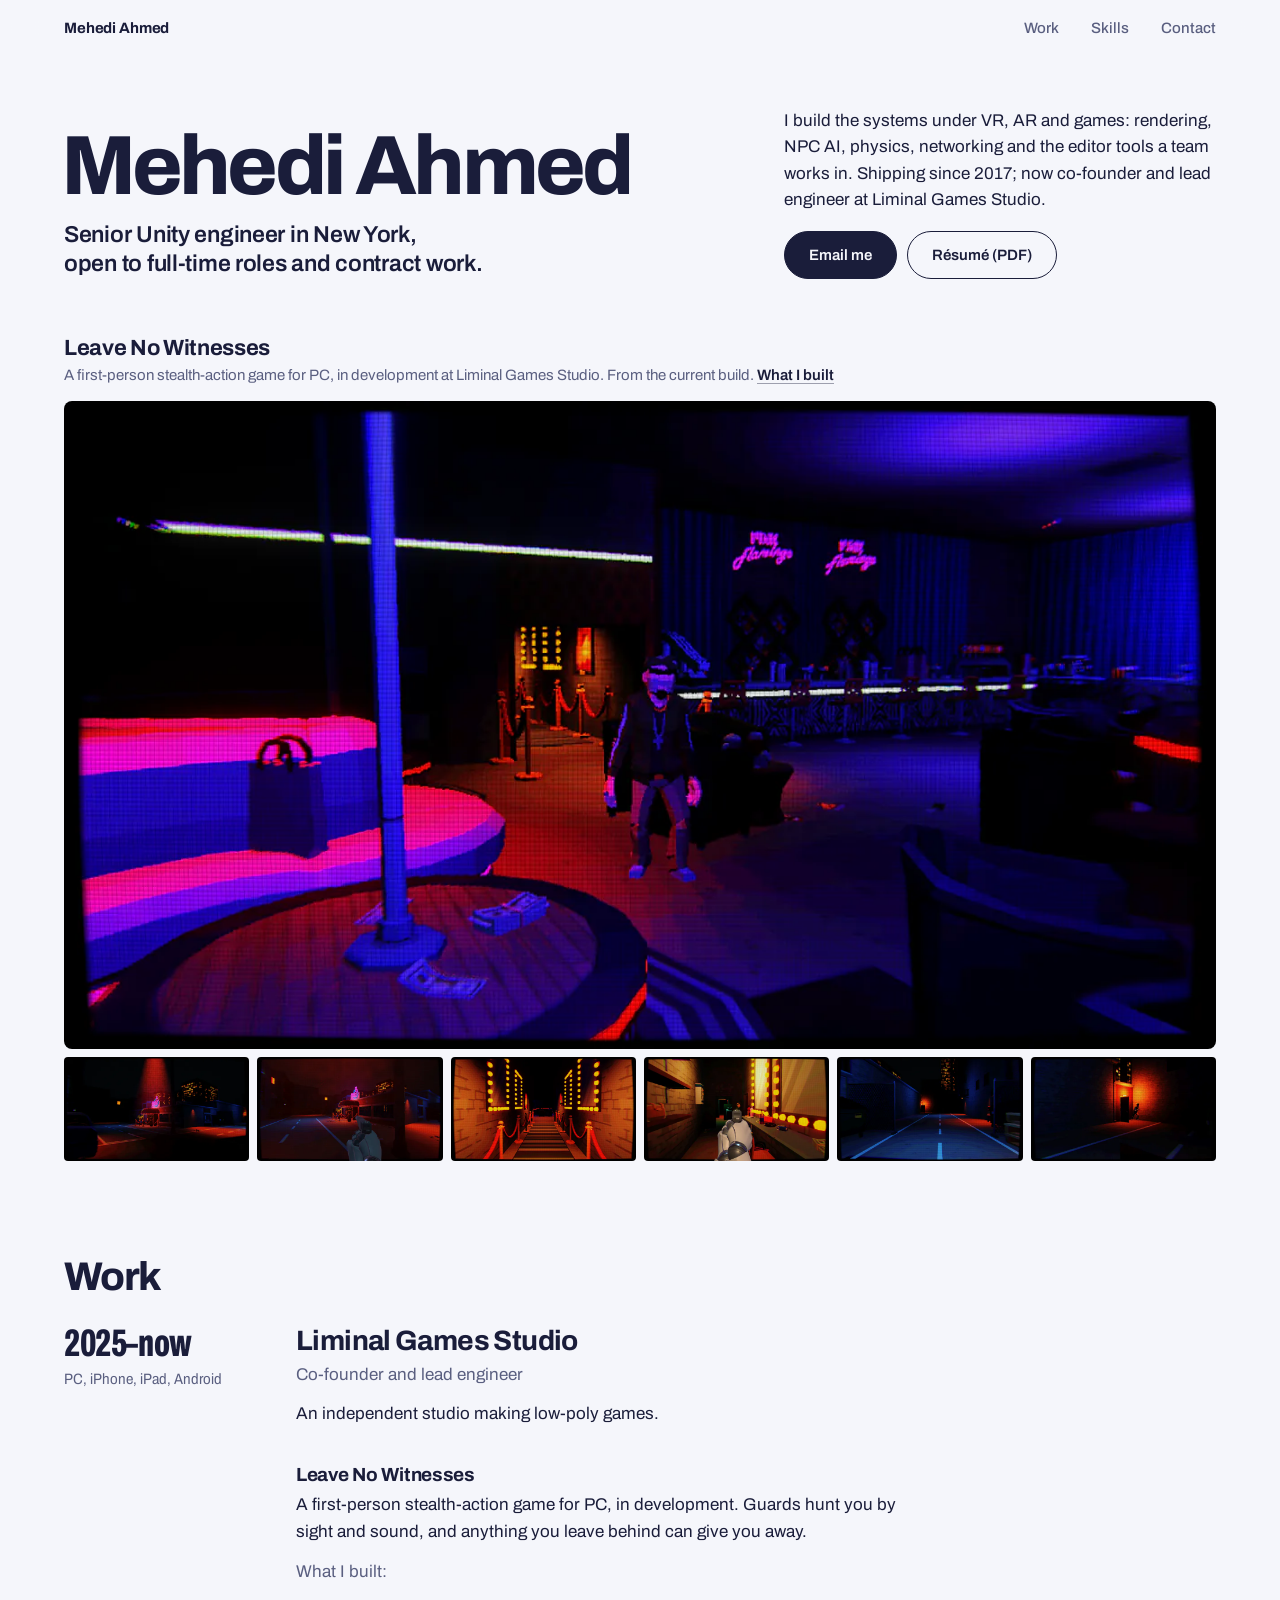
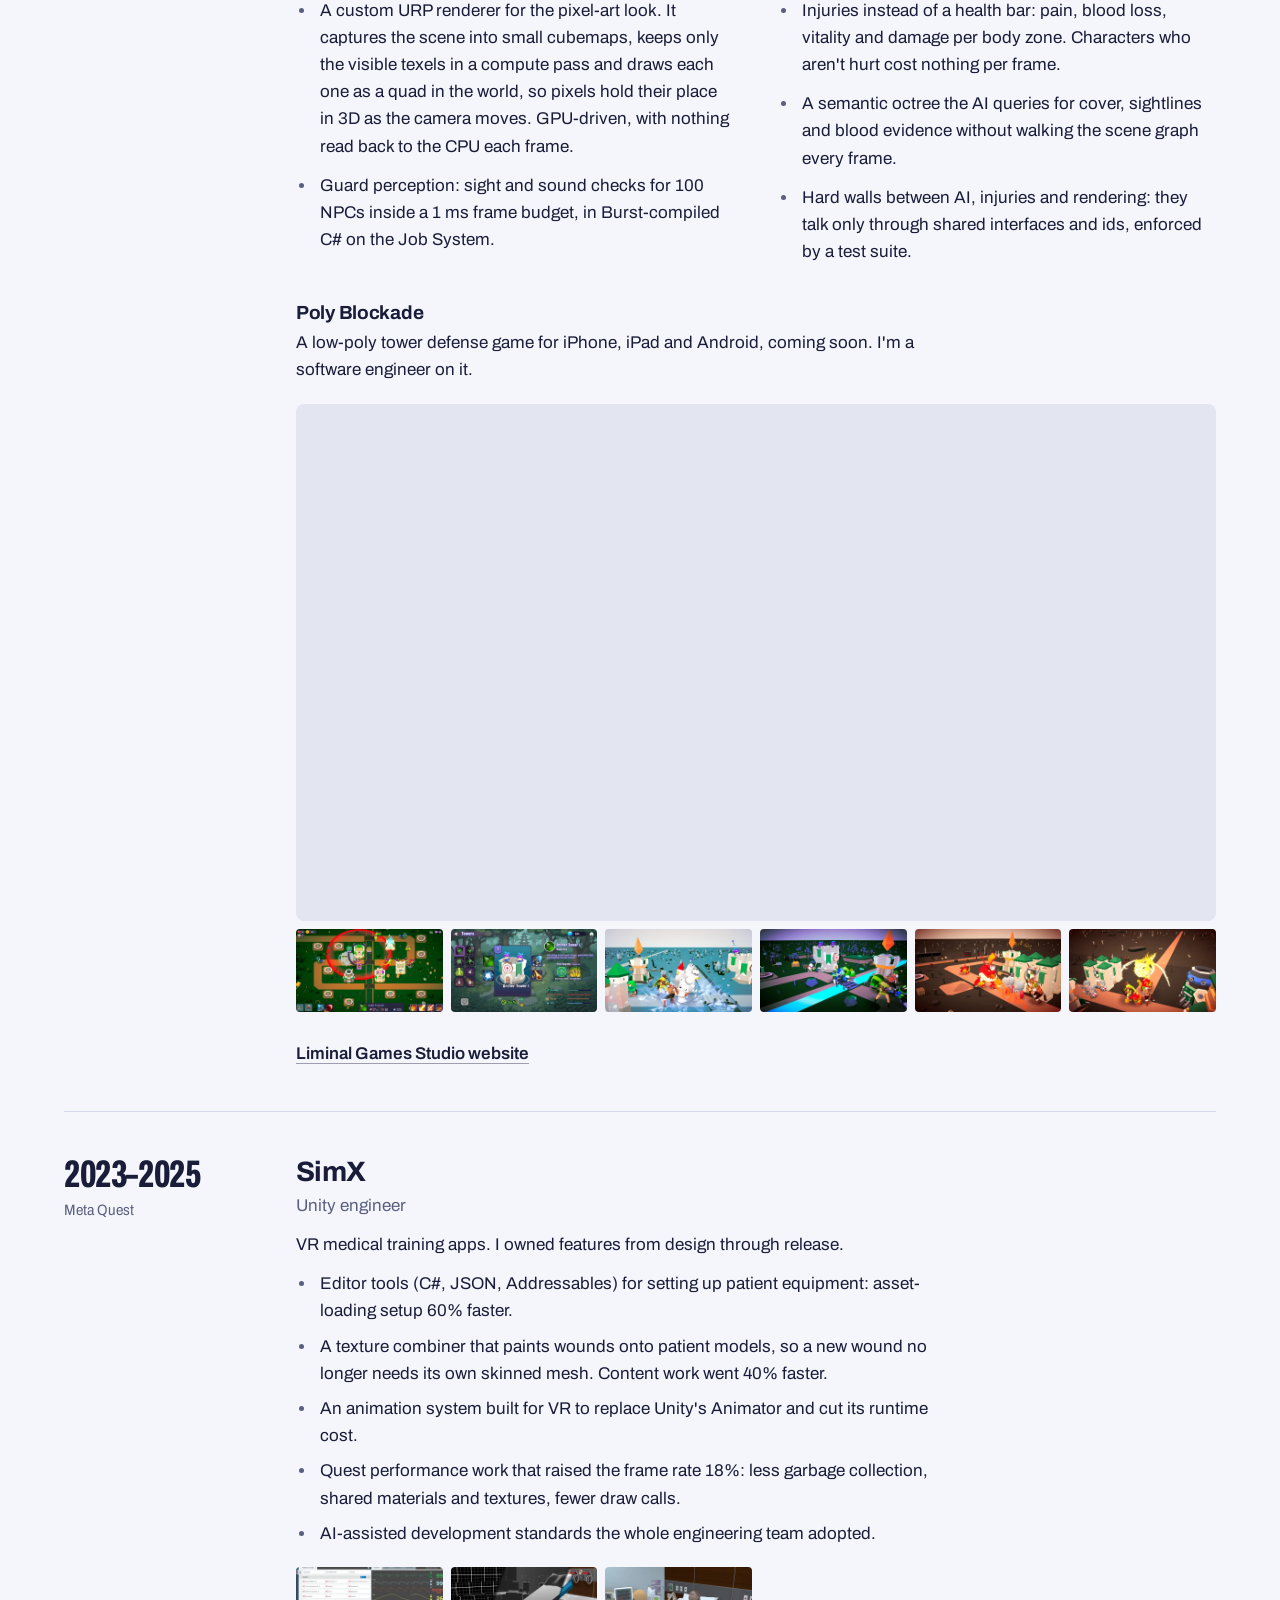
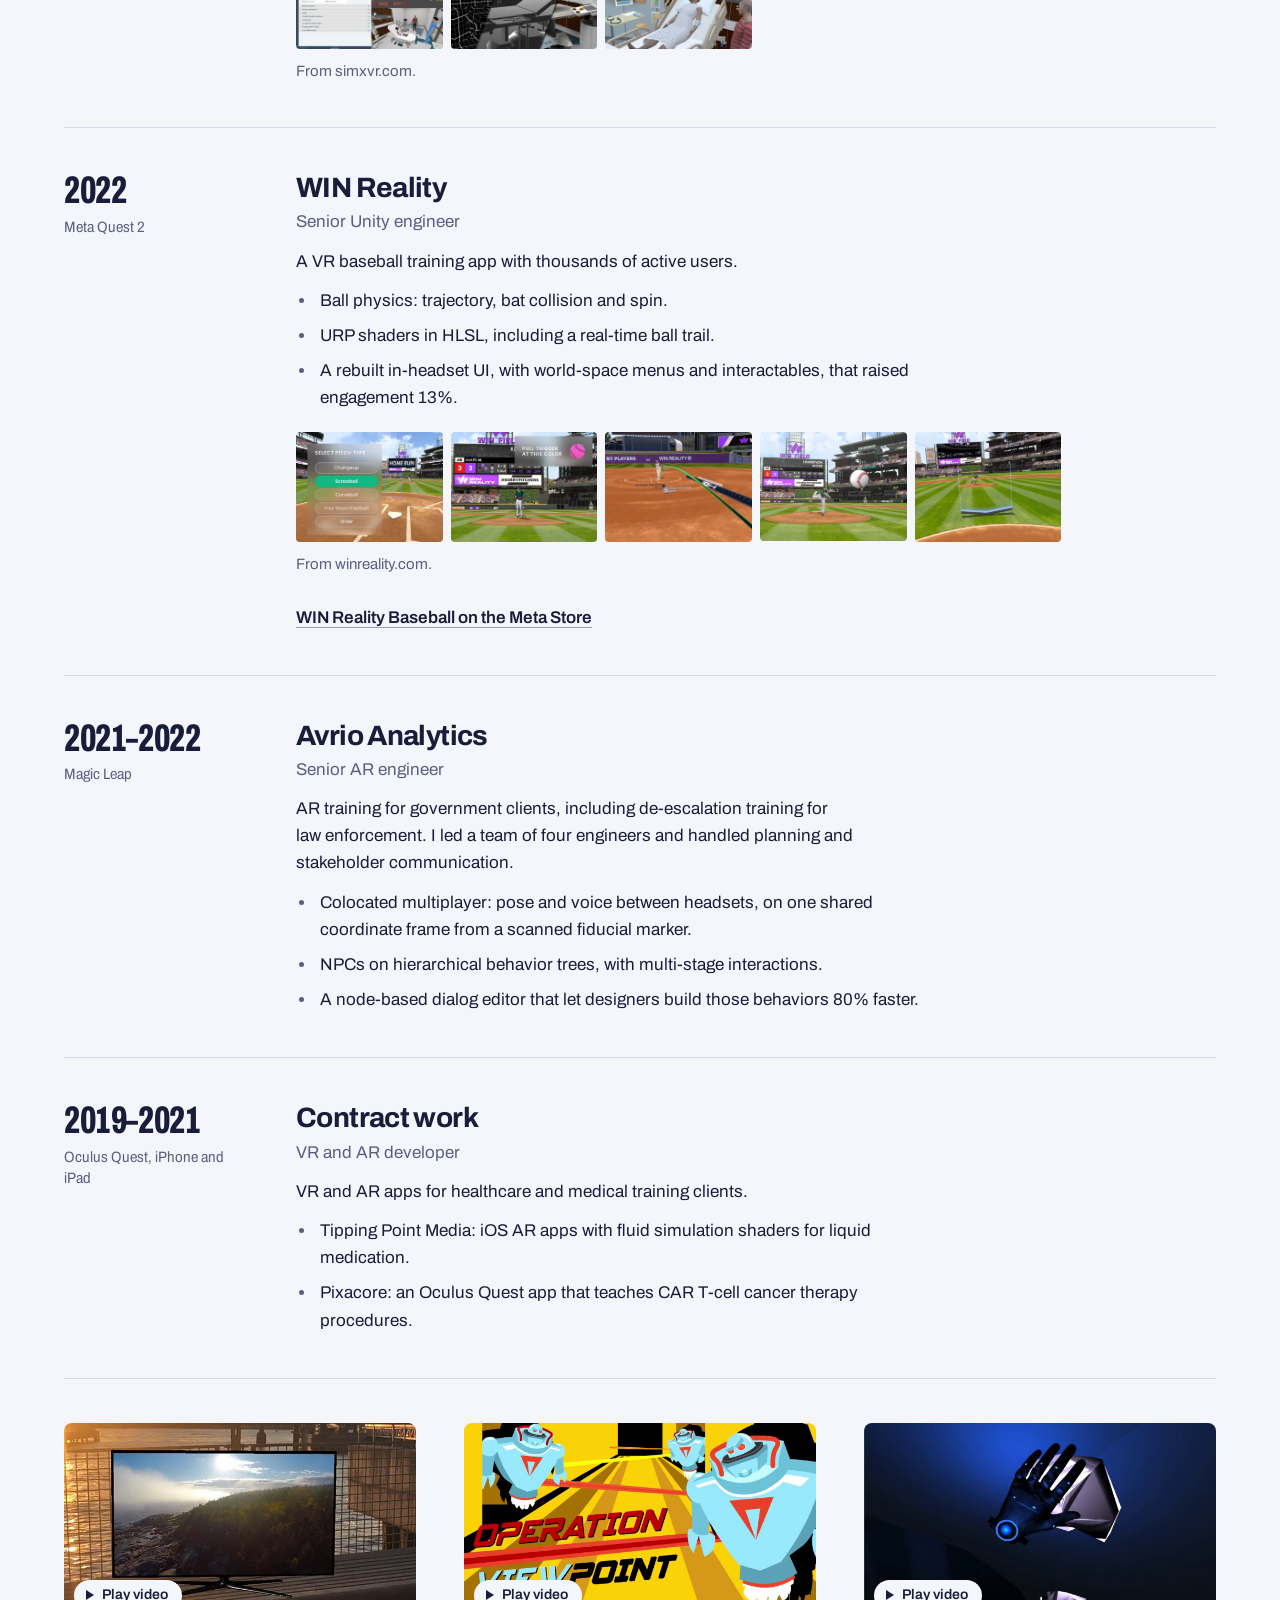
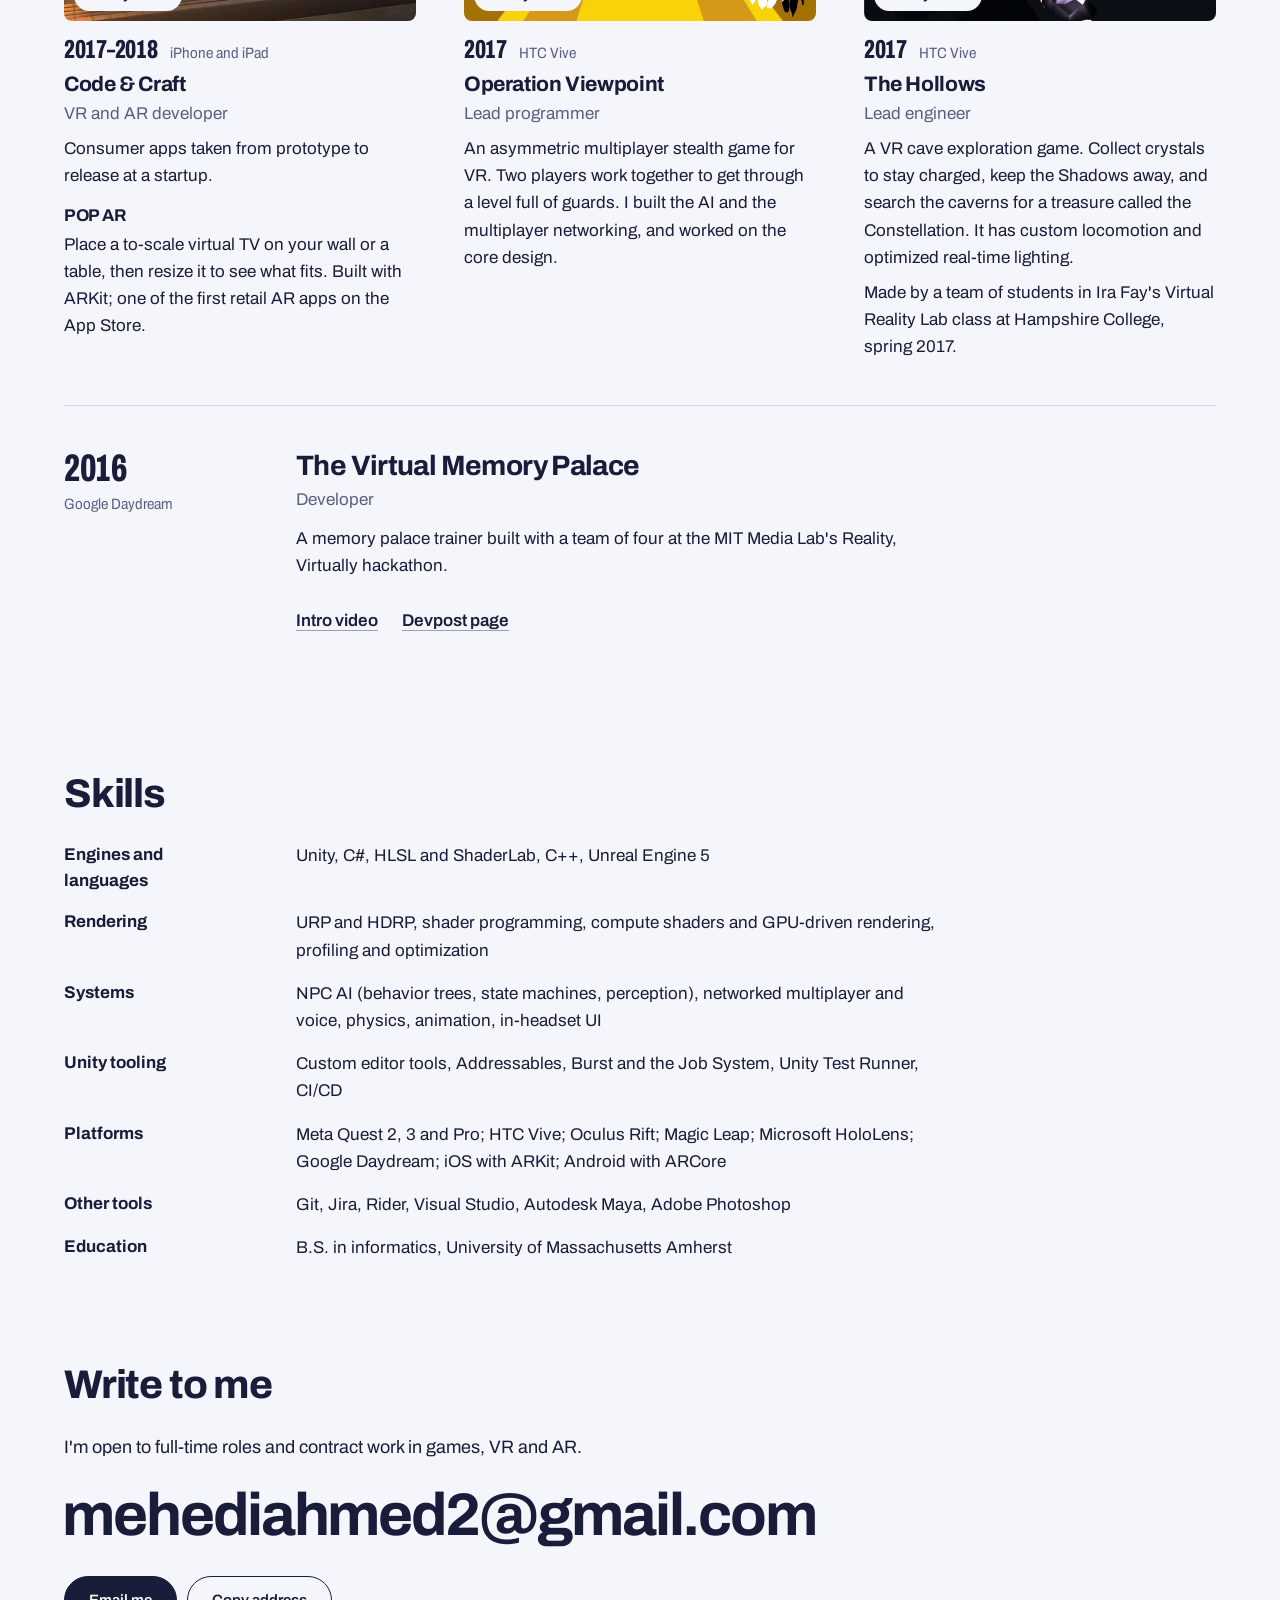
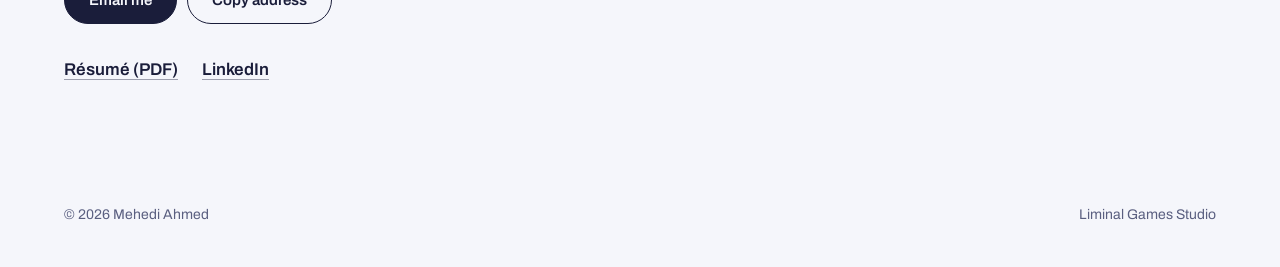
==== commit eb4c4b02: "Add link previews, a favicon and a 404 page, and say senior up top - og:image and Twitter card tags," ====
--- a/index.html
+++ b/index.html
@@ -3,17 +3,43 @@
 <head>
 <meta charset="utf-8">
 <meta name="viewport" content="width=device-width, initial-scale=1, viewport-fit=cover">
-<title>Mehedi Ahmed, Unity engineer</title>
-<meta name="description" content="Mehedi Ahmed is a Unity engineer in New York who builds games, VR and AR: rendering, NPC AI, physics, networking and editor tools. Co-founder and lead engineer at Liminal Games Studio.">
+<title>Mehedi Ahmed, senior Unity engineer</title>
+<meta name="description" content="Mehedi Ahmed is a senior Unity engineer in New York who builds games, VR and AR: rendering, NPC AI, physics, networking and editor tools. Co-founder and lead engineer at Liminal Games Studio.">
 <meta property="og:type" content="website">
-<meta property="og:title" content="Mehedi Ahmed, Unity engineer">
+<meta property="og:site_name" content="Mehedi Ahmed">
+<meta property="og:title" content="Mehedi Ahmed, senior Unity engineer">
 <meta property="og:description" content="Games, VR and AR since 2017. Co-founder and lead engineer at Liminal Games Studio.">
 <meta property="og:url" content="https://mehediahmed.com/">
+<meta property="og:image" content="https://mehediahmed.com/images/share-1200.jpg">
+<meta property="og:image:width" content="1200">
+<meta property="og:image:height" content="630">
+<meta property="og:image:alt" content="A club floor in Leave No Witnesses, lit pink and blue. A guard stands between a stage pole and the booths, with the bar and two neon signs behind.">
+<meta name="twitter:card" content="summary_large_image">
 <link rel="canonical" href="https://mehediahmed.com/">
+<!-- The icons and theme colors repeat --fg and --bg from styles.css -->
+<link rel="icon" href="favicon.ico" sizes="32x32">
+<link rel="icon" href="favicon.svg" type="image/svg+xml">
+<link rel="apple-touch-icon" href="apple-touch-icon.png">
+<meta name="theme-color" content="#f5f6fb" media="(prefers-color-scheme: light)">
+<meta name="theme-color" content="#10122a" media="(prefers-color-scheme: dark)">
 <link rel="preconnect" href="https://fonts.googleapis.com">
 <link rel="preconnect" href="https://fonts.gstatic.com" crossorigin>
 <link rel="stylesheet" href="https://fonts.googleapis.com/css2?family=Archivo:wdth,wght@62..125,400..800&display=swap">
-<link rel="stylesheet" href="styles.css?v=3">
+<link rel="stylesheet" href="styles.css?v=4">
+<!-- Who this page is about, for search engines. No email: it stays out of the raw HTML. -->
+<script type="application/ld+json">
+{
+  "@context": "https://schema.org",
+  "@type": "Person",
+  "name": "Mehedi Ahmed",
+  "url": "https://mehediahmed.com/",
+  "jobTitle": "Senior Unity engineer",
+  "worksFor": { "@type": "Organization", "name": "Liminal Games Studio", "url": "https://liminalgamesstudio.com/" },
+  "address": { "@type": "PostalAddress", "addressLocality": "New York", "addressRegion": "NY", "addressCountry": "US" },
+  "alumniOf": { "@type": "CollegeOrUniversity", "name": "University of Massachusetts Amherst" },
+  "sameAs": ["https://www.linkedin.com/in/mehedi-ahmed-ba8586bb/"]
+}
+</script>
 </head>
 <body>
 <header class="site-header">
@@ -37,7 +63,7 @@
       <div class="intro-text">
         <div>
           <h1 id="name">Mehedi Ahmed</h1>
-          <p class="title">Unity engineer in New York,<br> open to full-time roles and contract work.</p>
+          <p class="title">Senior Unity engineer in New York,<br> open to full-time roles and contract work.</p>
         </div>
         <div>
           <p class="lead">I build the systems under VR, AR and games: rendering, NPC AI, physics, networking and the editor tools a team works in. Shipping since 2017; now co-founder and lead engineer at Liminal Games Studio.</p>
@@ -297,7 +323,7 @@
       <span class="contact-address" id="email-address" data-user="mehediahmed2" data-domain="gmail.com">mehediahmed2 at gmail.com</span>
       <div class="actions">
         <a class="btn btn--solid" href="#contact" data-email-link>Email me</a>
-        <button class="btn" id="copy-email" type="button">Copy address</button>
+        <button class="btn" id="copy-email" type="button" hidden>Copy address</button>
         <span class="copy-status" id="copy-status" aria-live="polite"></span>
       </div>
       <p class="links">
@@ -337,8 +363,10 @@
       link.href = 'mailto:' + address;
     });
 
+    // The copy button starts hidden, so it never shows on a page that can't run it
     var copyButton = document.getElementById('copy-email');
     var copyStatus = document.getElementById('copy-status');
+    copyButton.hidden = false;
 
     function selectAddress() {
       var range = document.createRange();
--- a/styles.css
+++ b/styles.css
@@ -19,6 +19,8 @@
   --col-gap: clamp(1.5rem, 4vw, 3rem);
   --header: 3.5rem;
 
+  /* favicon.svg, apple-touch-icon.png and the theme-color tags in index.html
+     and 404.html repeat --bg and --fg; change them together */
   --bg: #f5f6fb;
   --fg: #1a1d3a;
   --muted: #5a5f80;
@@ -66,6 +68,8 @@
 
 /* Base */
 *, *::before, *::after { box-sizing: border-box; }
+/* Otherwise a class that sets display, like .btn, would show a hidden element */
+[hidden] { display: none !important; }
 html {
   scroll-behavior: smooth;
   scroll-padding-top: calc(var(--header) + 1rem);
@@ -451,6 +455,10 @@
 .copy-status { color: var(--muted); font-size: 0.9375rem; }
 .contact .links { margin-top: 2rem; }
 
+/* 404.html: the intro's name and title styles, with room before the footer */
+.not-found { padding-bottom: clamp(4rem, 12vw, 9rem); }
+.not-found .actions { margin-top: 1.75rem; }
+
 /* Footer */
 .site-footer {
   display: flex;
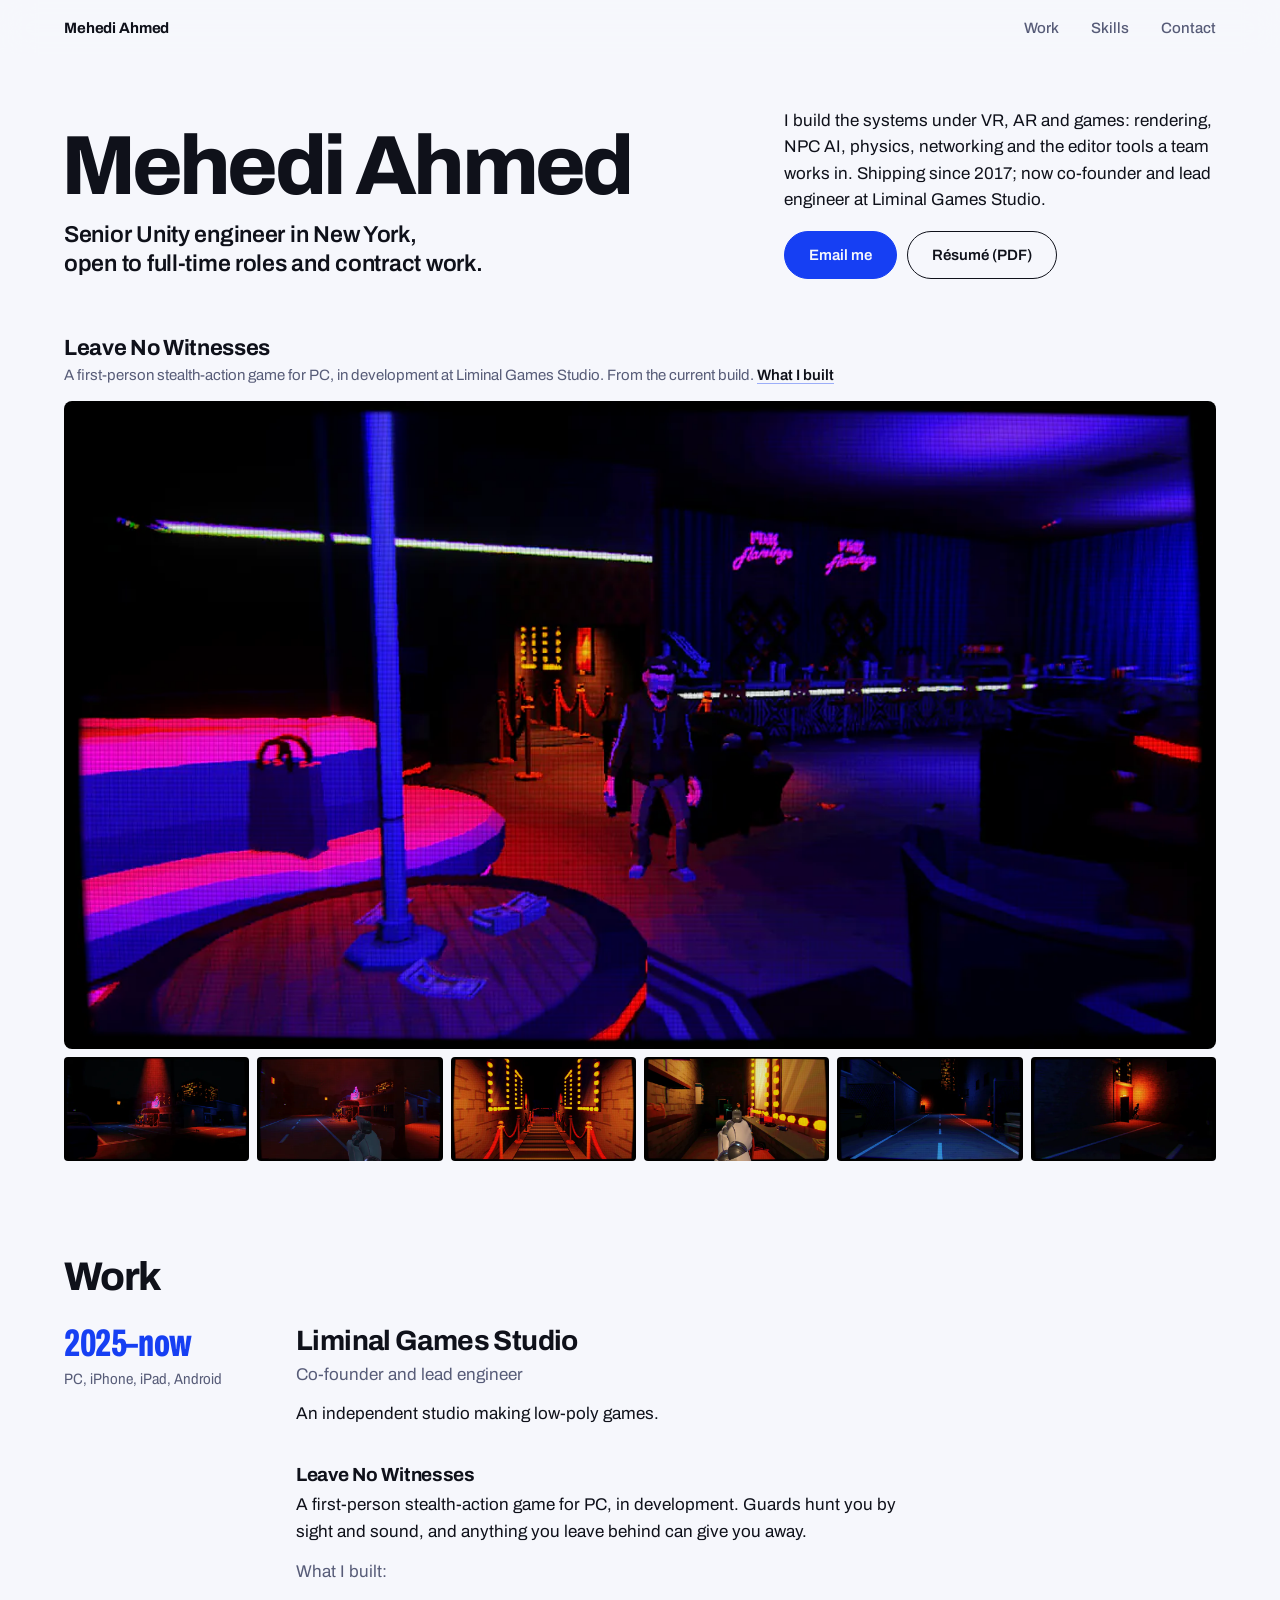
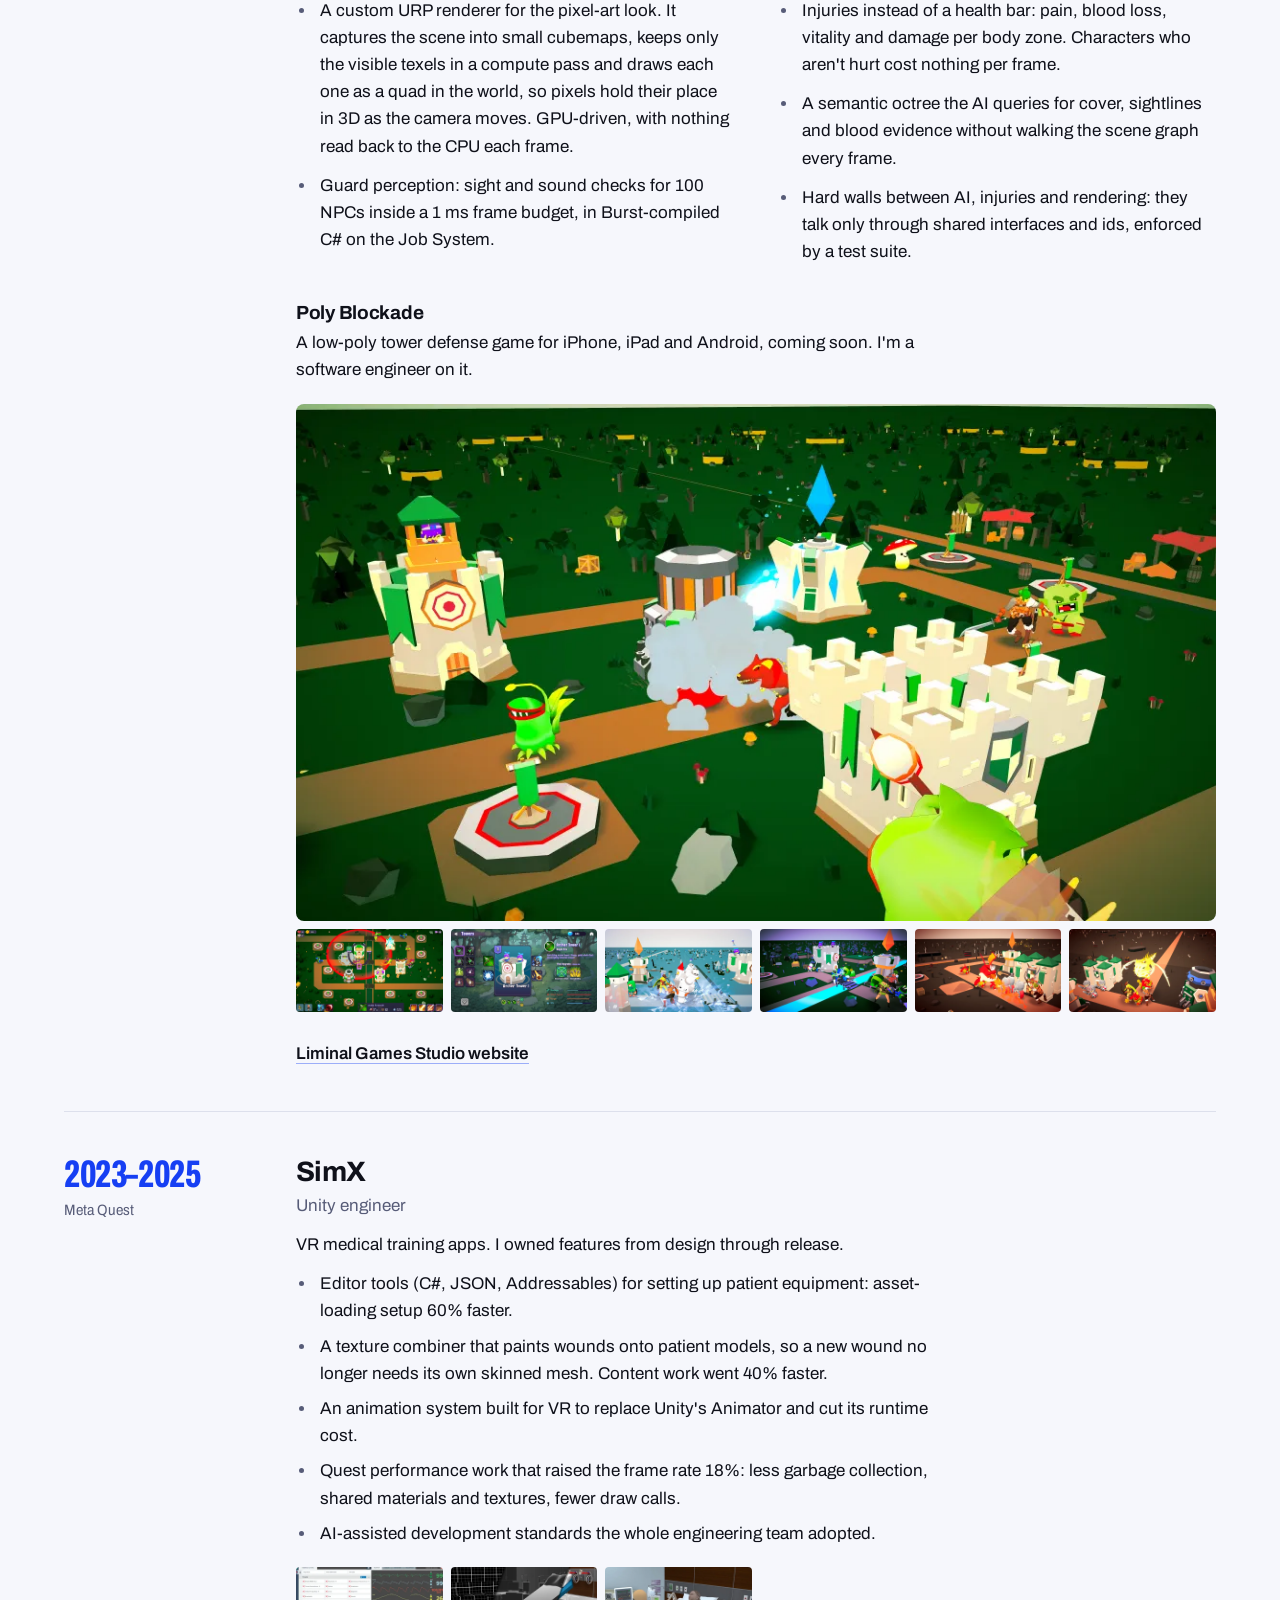
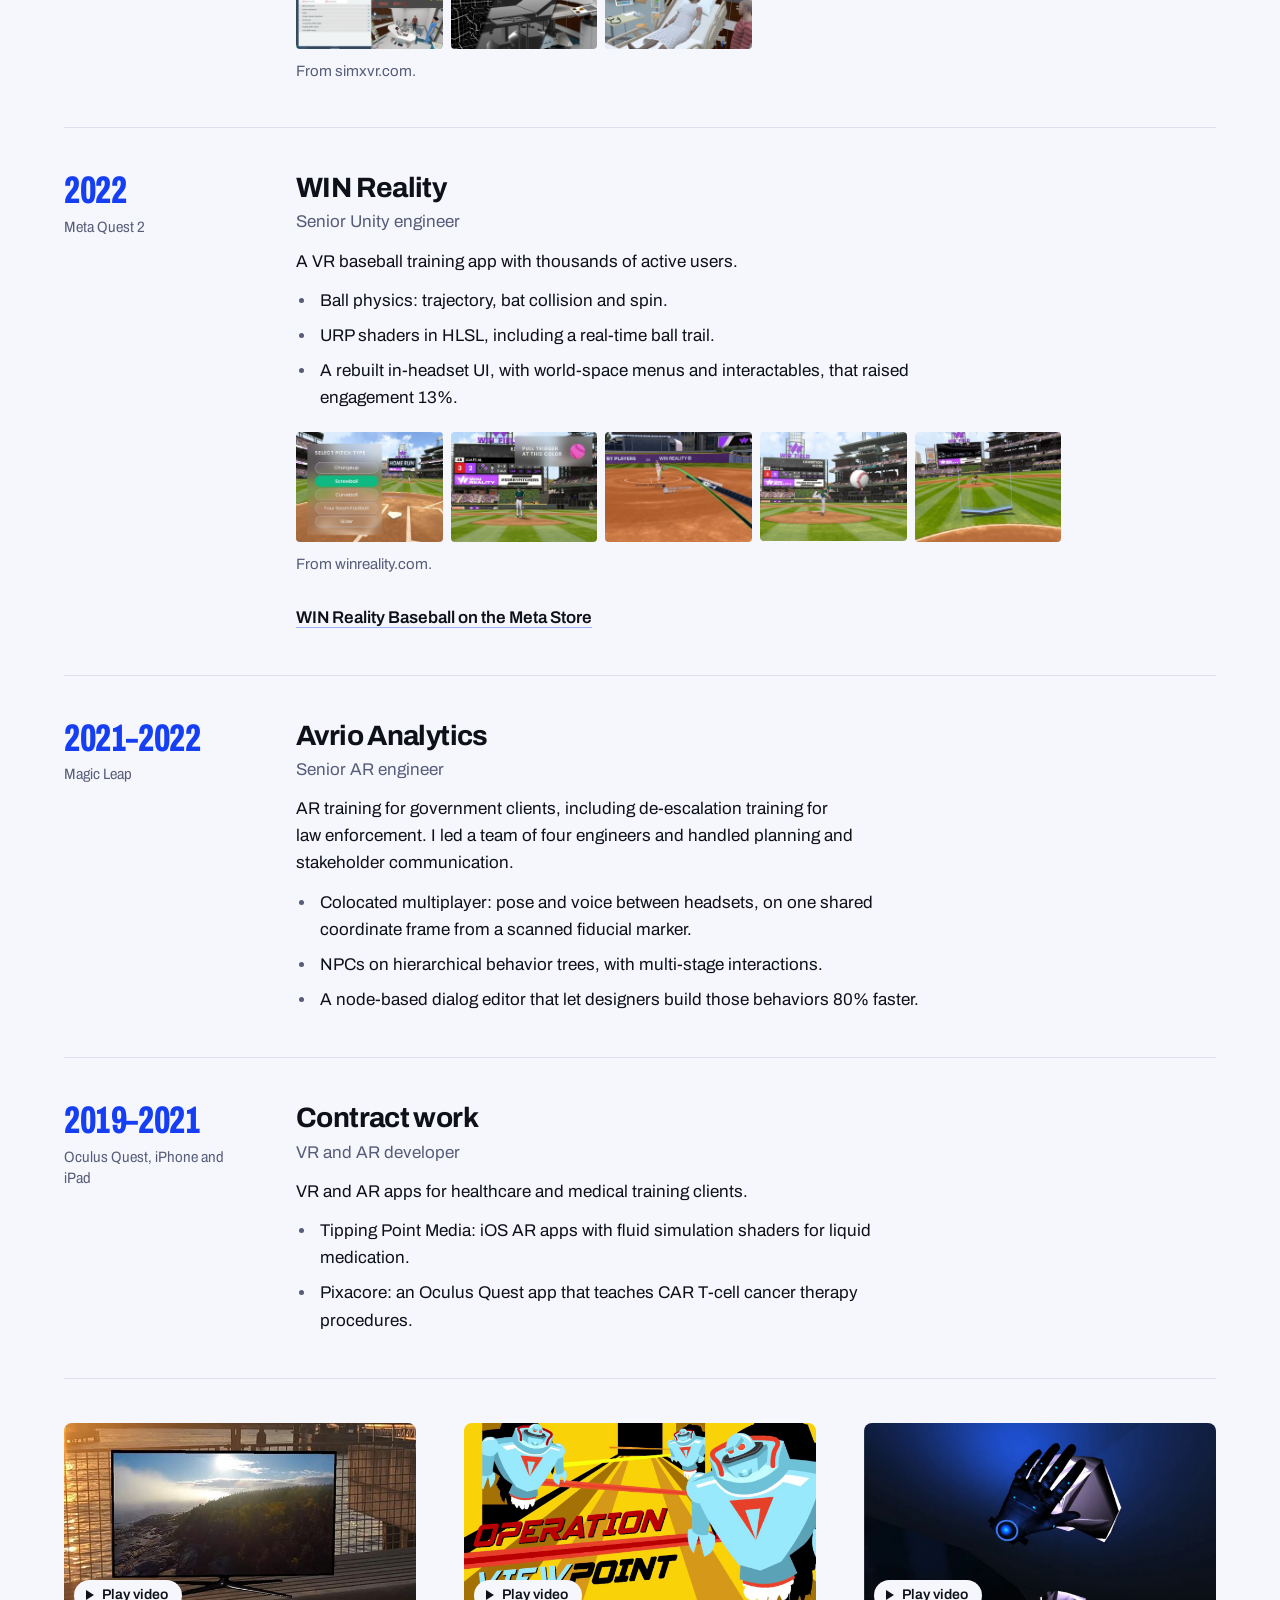
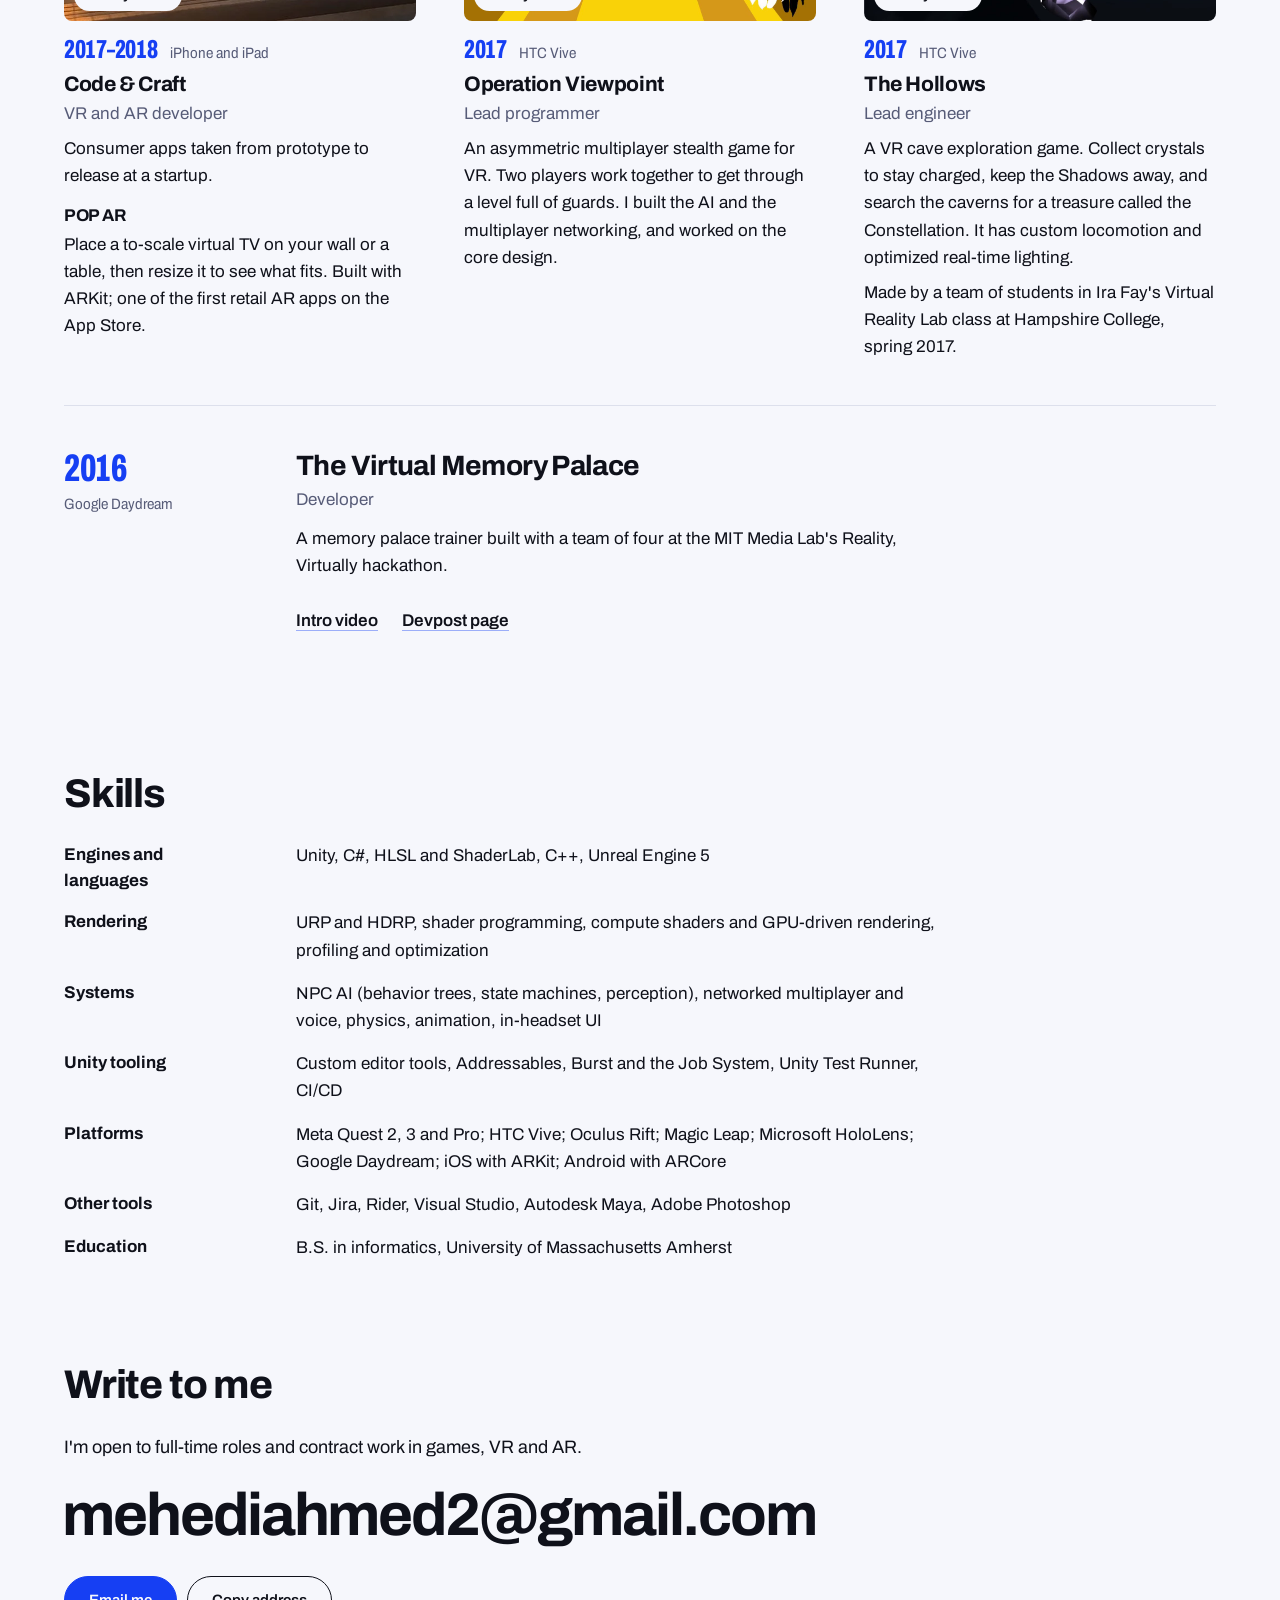
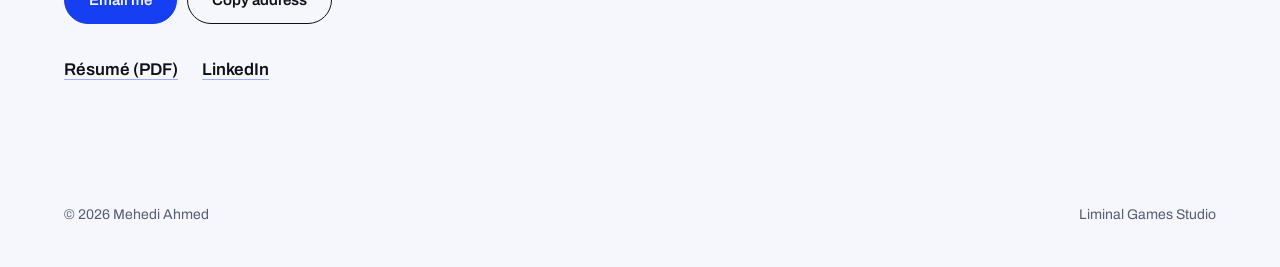
==== commit 3fa24db0: "Switch both themes to Electric, with one blue accent - Dark mode moves from indigo navy to near-blac" ====
--- a/index.html
+++ b/index.html
@@ -20,12 +20,12 @@
 <link rel="icon" href="favicon.ico" sizes="32x32">
 <link rel="icon" href="favicon.svg" type="image/svg+xml">
 <link rel="apple-touch-icon" href="apple-touch-icon.png">
-<meta name="theme-color" content="#f5f6fb" media="(prefers-color-scheme: light)">
-<meta name="theme-color" content="#10122a" media="(prefers-color-scheme: dark)">
+<meta name="theme-color" content="#f6f7fc" media="(prefers-color-scheme: light)">
+<meta name="theme-color" content="#08090f" media="(prefers-color-scheme: dark)">
 <link rel="preconnect" href="https://fonts.googleapis.com">
 <link rel="preconnect" href="https://fonts.gstatic.com" crossorigin>
 <link rel="stylesheet" href="https://fonts.googleapis.com/css2?family=Archivo:wdth,wght@62..125,400..800&display=swap">
-<link rel="stylesheet" href="styles.css?v=4">
+<link rel="stylesheet" href="styles.css?v=5">
 <!-- Who this page is about, for search engines. No email: it stays out of the raw HTML. -->
 <script type="application/ld+json">
 {
--- a/styles.css
+++ b/styles.css
@@ -19,20 +19,25 @@
   --col-gap: clamp(1.5rem, 4vw, 3rem);
   --header: 3.5rem;
 
-  /* favicon.svg, apple-touch-icon.png and the theme-color tags in index.html
-     and 404.html repeat --bg and --fg; change them together */
-  --bg: #f5f6fb;
-  --fg: #1a1d3a;
-  --muted: #5a5f80;
-  --line: #d6d9ea;
-  --focus: #3d6bff;
+  /* favicon.svg, favicon.ico, apple-touch-icon.png and the theme-color tags
+     in index.html and 404.html repeat --bg and --fg; change them together */
+  --bg: #f6f7fc;
+  --fg: #0f111a;
+  --muted: #575c78;
+  --line: #dde0ec;
+  --focus: #163ff3;
   /* Fills image and video frames until they load */
-  --frame: #e3e5f0;
+  --frame: #e6e8f2;
+  /* The one accent: the timeline's years, the solid button, selection and
+     link underlines. One blue in both themes, darker here so it reads on
+     the light page. */
+  --accent: #163ff3;
+  --on-accent: #f6f7fc;
 
   /* The screenshot viewer is always night, so the screenshots carry the color */
-  --viewer-bg: #10122a;
-  --viewer-fg: #eef0fa;
-  --viewer-muted: #9ca1c4;
+  --viewer-bg: #08090f;
+  --viewer-fg: #eceffd;
+  --viewer-muted: #9298b8;
 
   /* Placeholder highlight for text that must be filled in before launch */
   --todo-bg: #ffe08a;
@@ -43,26 +48,32 @@
 }
 @media (prefers-color-scheme: dark) {
   :root:not([data-theme="light"]) {
-    --bg: #10122a;
-    --fg: #eef0fa;
-    --muted: #9ca1c4;
-    --line: #2a2e55;
-    --frame: #1c2047;
-    --viewer-bg: #090b1d;
-    --viewer-fg: #eef0fa;
-    --viewer-muted: #9ca1c4;
+    --bg: #08090f;
+    --fg: #eceffd;
+    --muted: #9298b8;
+    --line: #1f2236;
+    --focus: #7b93ff;
+    --frame: #141726;
+    --accent: #7b93ff;
+    --on-accent: #08090f;
+    --viewer-bg: #040508;
+    --viewer-fg: #eceffd;
+    --viewer-muted: #9298b8;
     color-scheme: dark;
   }
 }
 :root[data-theme="dark"] {
-  --bg: #10122a;
-  --fg: #eef0fa;
-  --muted: #9ca1c4;
-  --line: #2a2e55;
-  --frame: #1c2047;
-  --viewer-bg: #090b1d;
-  --viewer-fg: #eef0fa;
-  --viewer-muted: #9ca1c4;
+  --bg: #08090f;
+  --fg: #eceffd;
+  --muted: #9298b8;
+  --line: #1f2236;
+  --focus: #7b93ff;
+  --frame: #141726;
+  --accent: #7b93ff;
+  --on-accent: #08090f;
+  --viewer-bg: #040508;
+  --viewer-fg: #eceffd;
+  --viewer-muted: #9298b8;
   color-scheme: dark;
 }
 
@@ -86,15 +97,15 @@
   -moz-osx-font-smoothing: grayscale;
 }
 .wrap { max-width: var(--measure); margin-inline: auto; }
-::selection { background: var(--fg); color: var(--bg); }
+::selection { background: var(--accent); color: var(--on-accent); }
 a {
   color: inherit;
   text-decoration-thickness: 1px;
-  text-decoration-color: color-mix(in srgb, currentColor 40%, transparent);
+  text-decoration-color: color-mix(in srgb, var(--accent) 40%, transparent);
   text-underline-offset: 0.22em;
   transition: text-decoration-color 0.2s ease;
 }
-a:hover { text-decoration-color: currentColor; }
+a:hover { text-decoration-color: var(--accent); }
 :focus-visible { outline: 2px solid var(--focus); outline-offset: 3px; }
 
 .visually-hidden {
@@ -168,10 +179,10 @@
   transition: background-color 0.2s ease, border-color 0.2s ease;
 }
 .btn:hover { background: color-mix(in srgb, var(--fg) 8%, transparent); }
-.btn--solid { background: var(--fg); color: var(--bg); }
+.btn--solid { border-color: var(--accent); background: var(--accent); color: var(--on-accent); }
 .btn--solid:hover {
-  border-color: color-mix(in srgb, var(--fg) 84%, var(--bg));
-  background: color-mix(in srgb, var(--fg) 84%, var(--bg));
+  border-color: color-mix(in srgb, var(--accent) 84%, var(--bg));
+  background: color-mix(in srgb, var(--accent) 84%, var(--bg));
 }
 .actions { display: flex; flex-wrap: wrap; align-items: center; gap: 0.625rem; }
 
@@ -243,6 +254,7 @@
 }
 .years {
   display: block;
+  color: var(--accent);
   font-size: clamp(1.75rem, 3vw, 2.5rem);
   font-stretch: 62%;
   font-weight: 800;
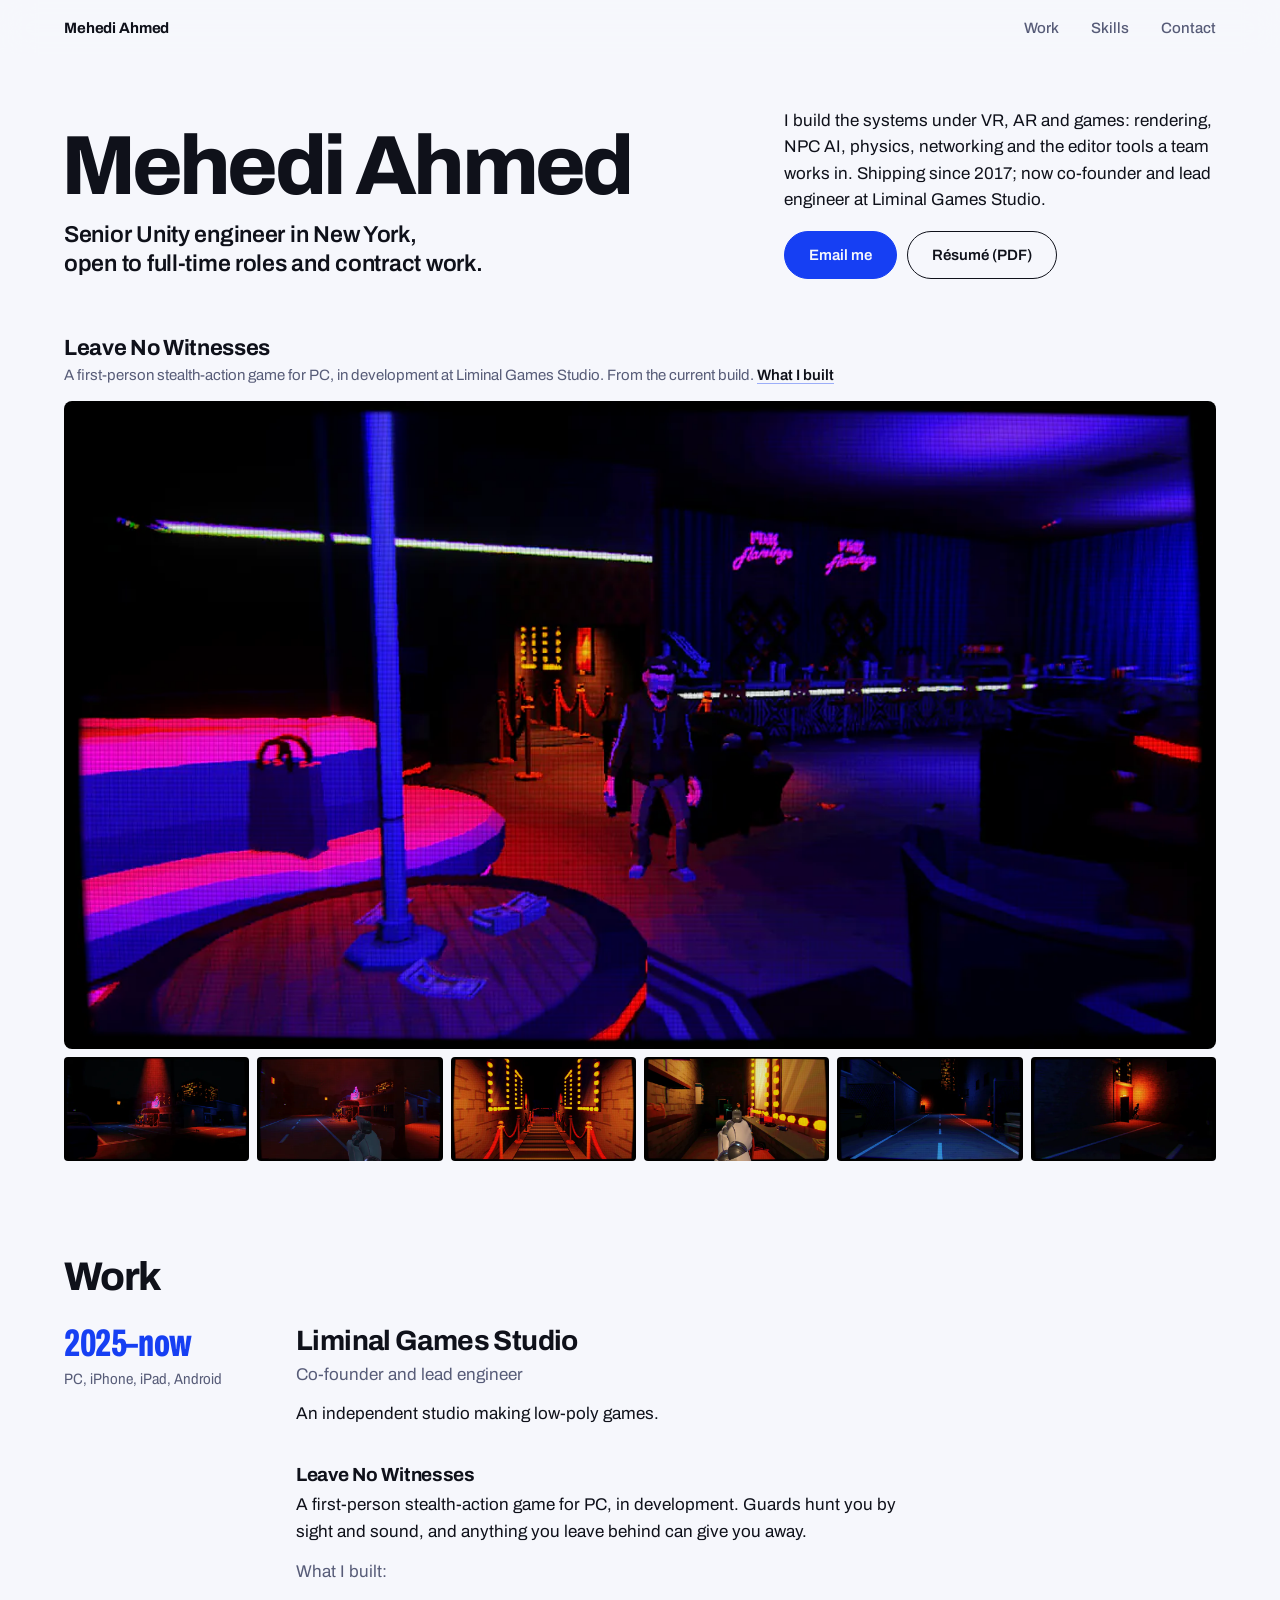
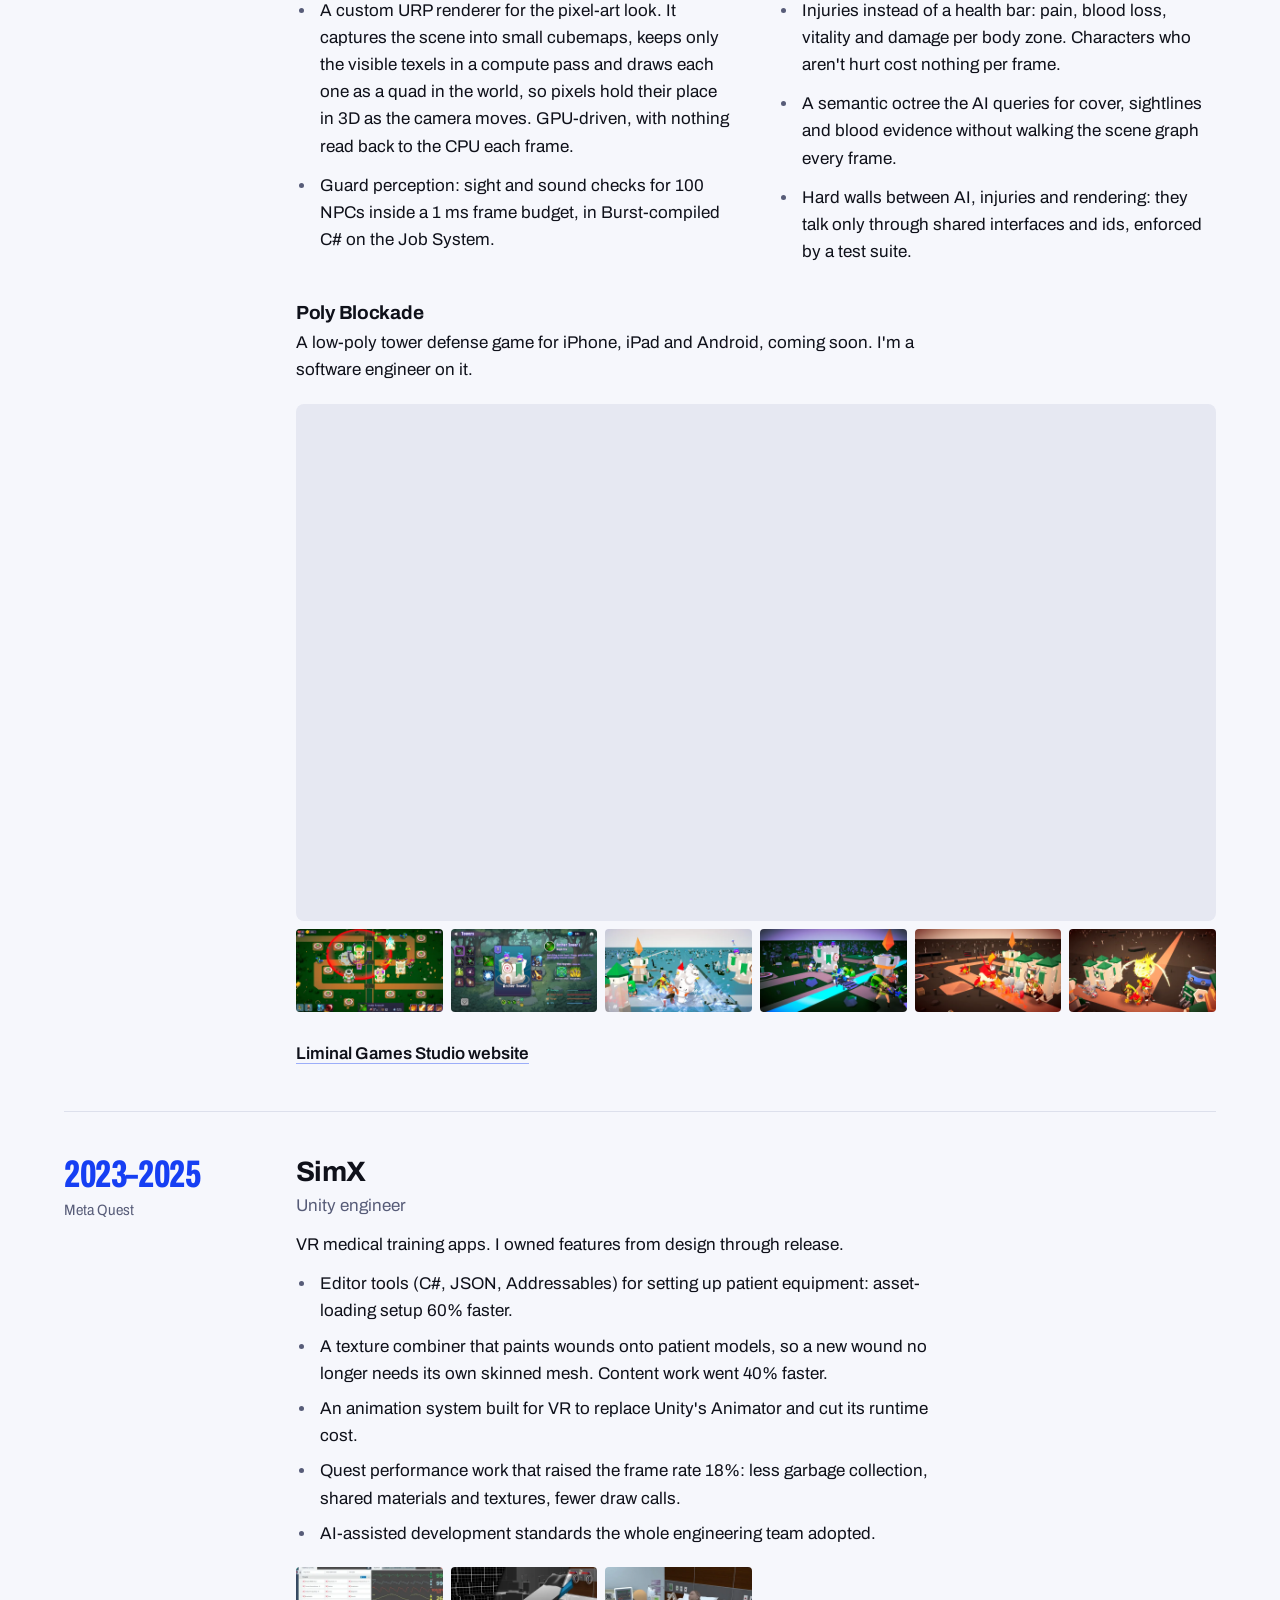
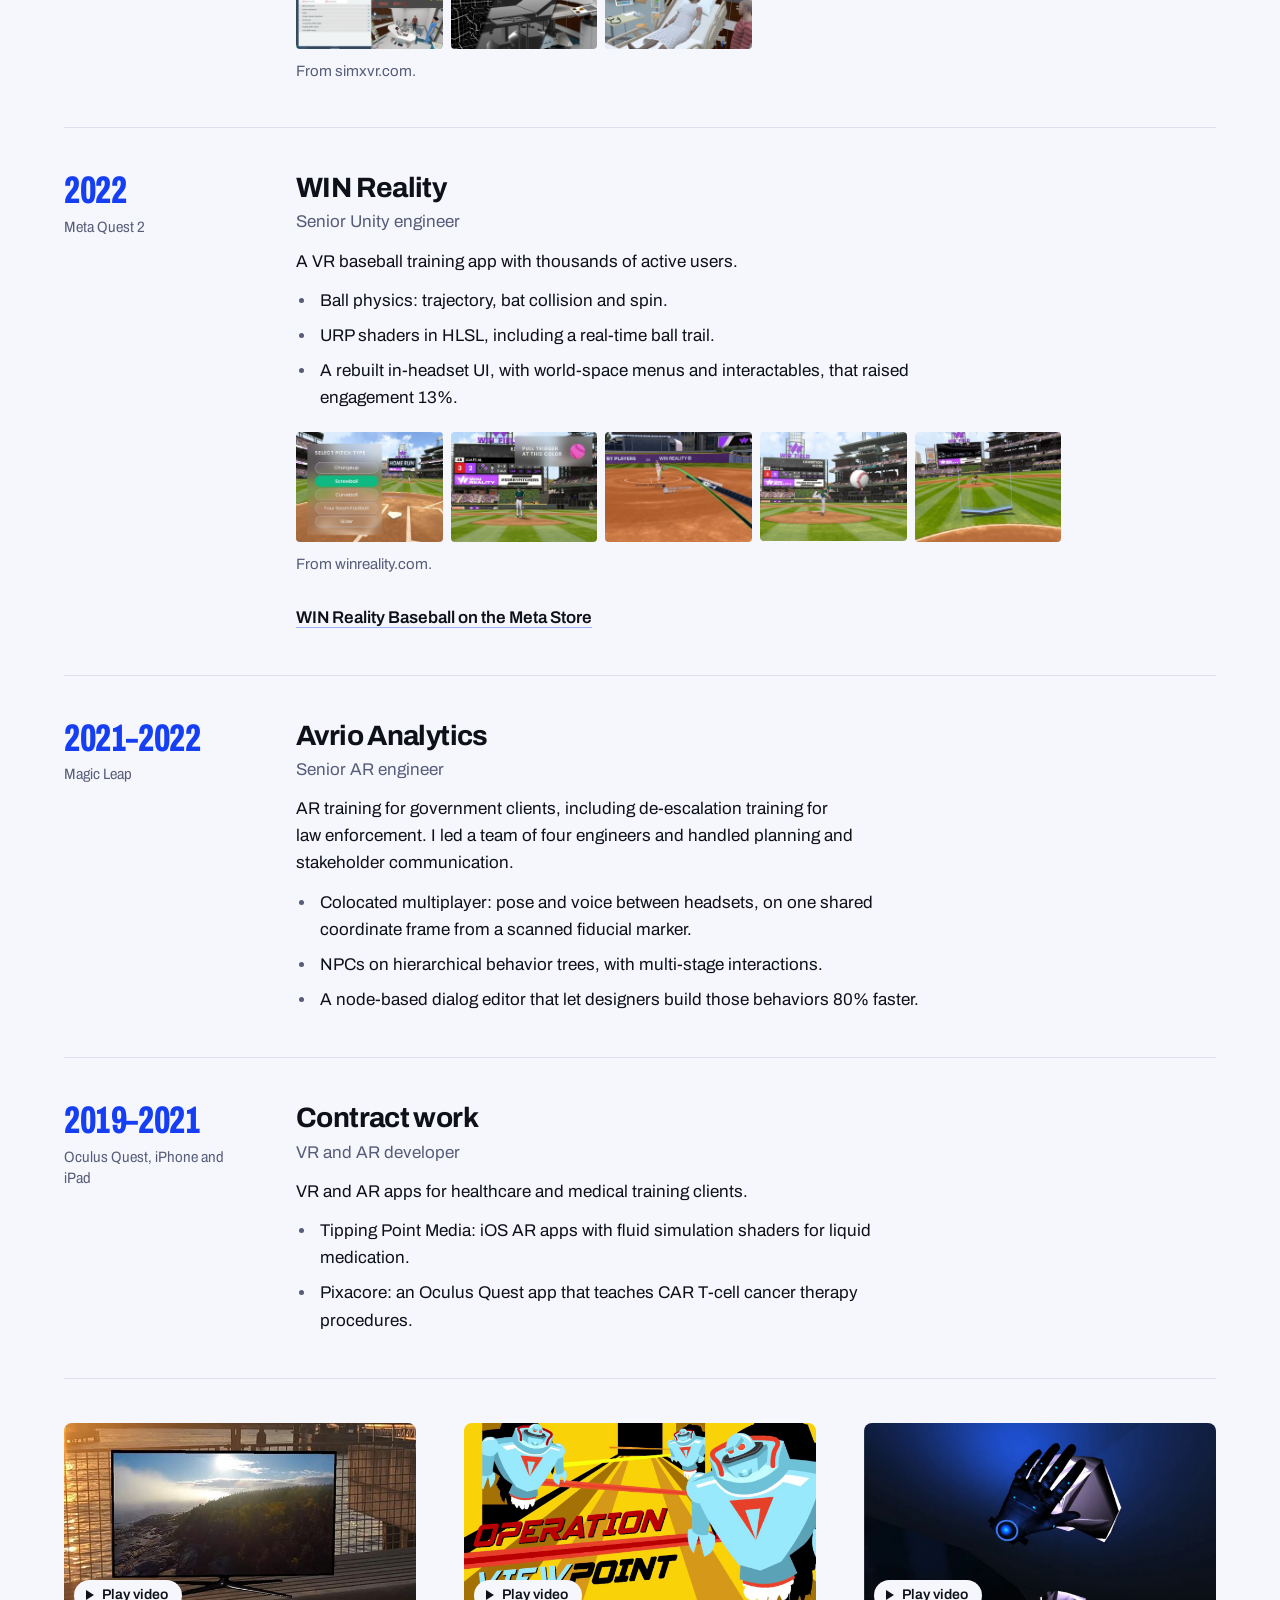
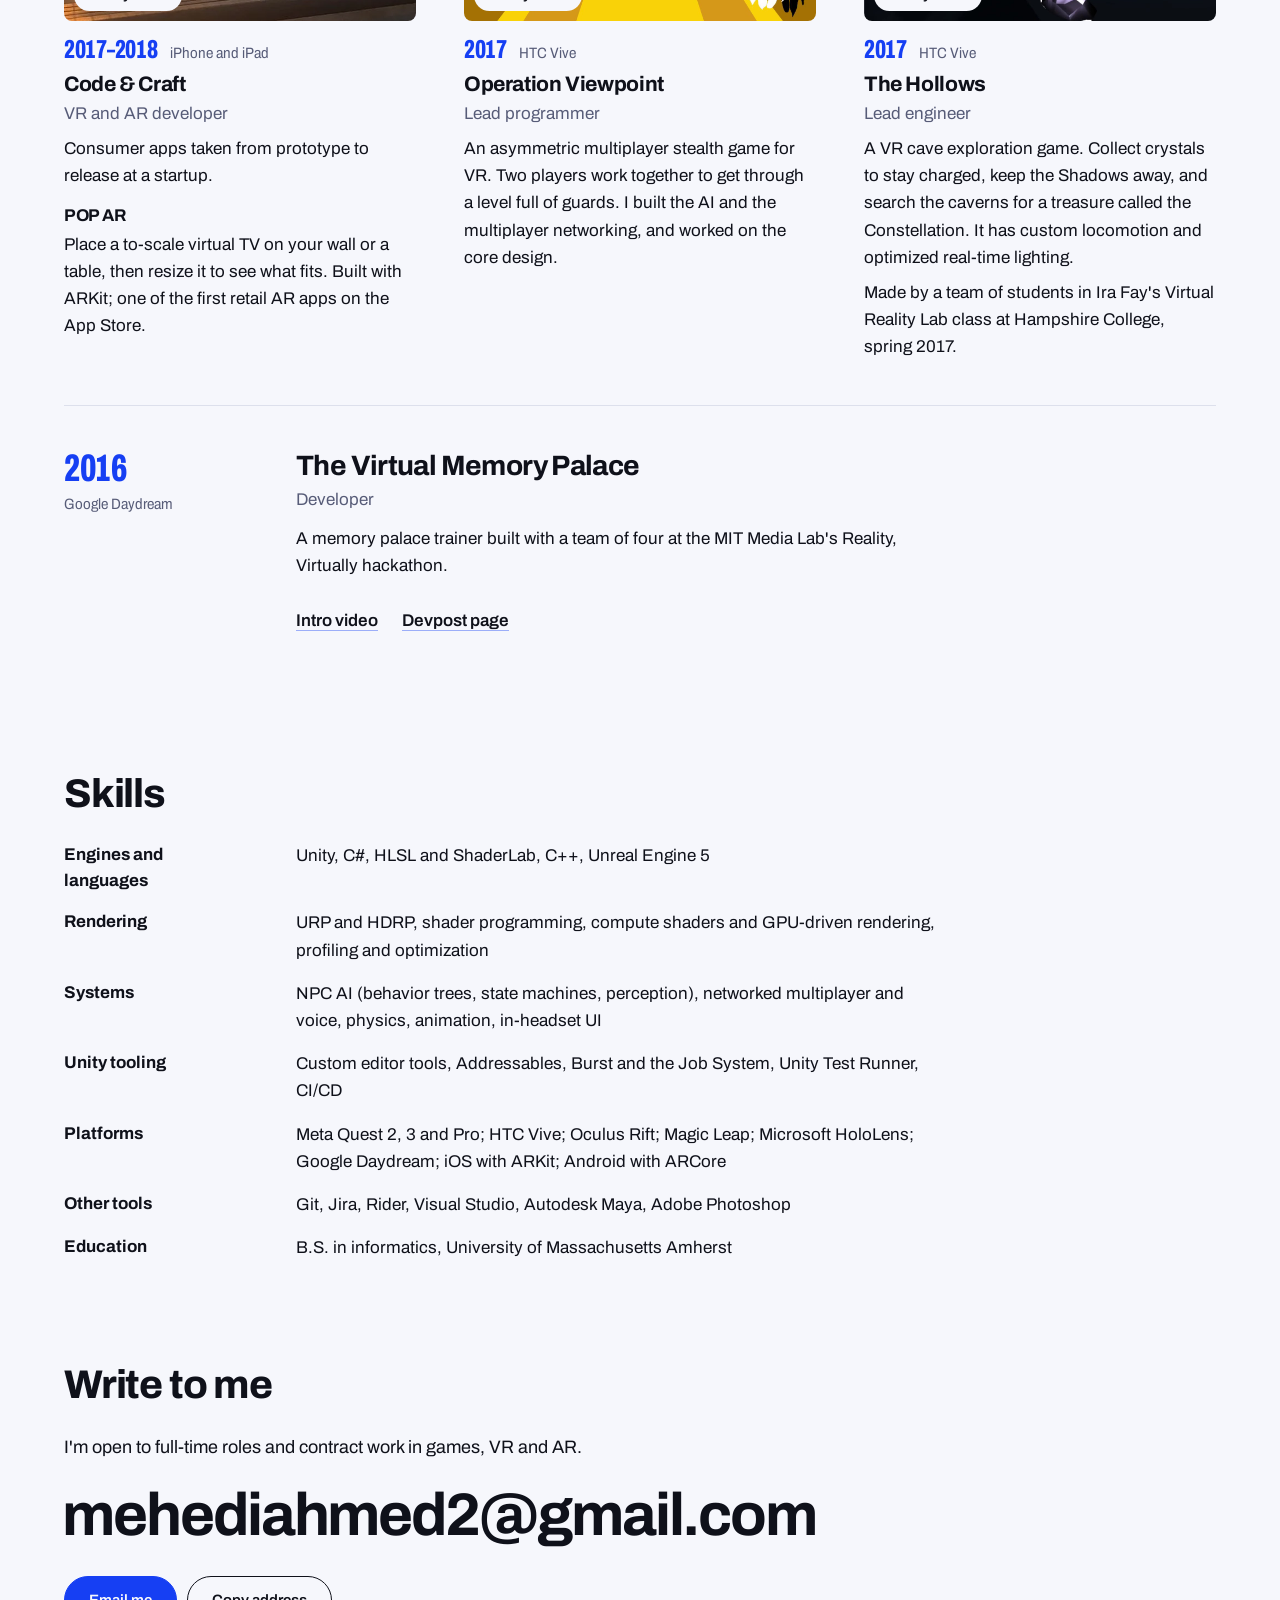
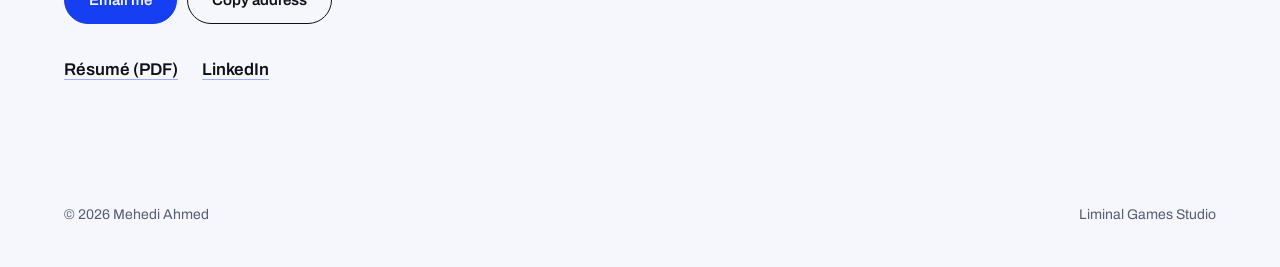
==== commit eddc34e1: "Keep the draft banner out of the HTML The banner text shipped in index.html on every build and was o" ====
--- a/index.html
+++ b/index.html
@@ -25,7 +25,7 @@
 <link rel="preconnect" href="https://fonts.googleapis.com">
 <link rel="preconnect" href="https://fonts.gstatic.com" crossorigin>
 <link rel="stylesheet" href="https://fonts.googleapis.com/css2?family=Archivo:wdth,wght@62..125,400..800&display=swap">
-<link rel="stylesheet" href="styles.css?v=5">
+<link rel="stylesheet" href="styles.css?v=6">
 <!-- Who this page is about, for search engines. No email: it stays out of the raw HTML. -->
 <script type="application/ld+json">
 {
@@ -56,8 +56,6 @@
 </header>
 
 <div class="wrap">
-  <p class="draft-banner" role="status">Draft. The highlighted items need your input before this goes live.</p>
-
   <main id="top">
     <section class="intro" aria-labelledby="name">
       <div class="intro-text">
--- a/styles.css
+++ b/styles.css
@@ -620,22 +620,24 @@
 @keyframes viewer-in { from { opacity: 0; } }
 @keyframes viewer-rise { from { opacity: 0; transform: translateY(1rem) scale(0.98); } }
 
-/* Placeholders. The draft banner shows for as long as any placeholder remains. */
+/* Placeholders. While any placeholder remains, a draft banner opens the page. It is
+   generated here, not written in the HTML, so a page with no placeholders carries no
+   draft text for reader modes or link previews to show. */
 .todo {
   padding: 0 0.25em;
   border-radius: 2px;
   background: var(--todo-bg);
   color: var(--todo-fg);
 }
-.draft-banner {
-  display: none;
+body:has(.todo) > .wrap::before {
+  content: "Draft. The highlighted items need your input before this goes live.";
+  display: block;
   margin: 1rem 0 0;
   padding: 0.75rem 1rem;
   border-radius: 0.5rem;
   background: var(--todo-bg);
   color: var(--todo-fg);
 }
-body:has(.todo) .draft-banner { display: block; }
 
 /* Wide screens only: the intro splits in two, and long bullet lists pair up */
 @media (min-width: 52rem) {
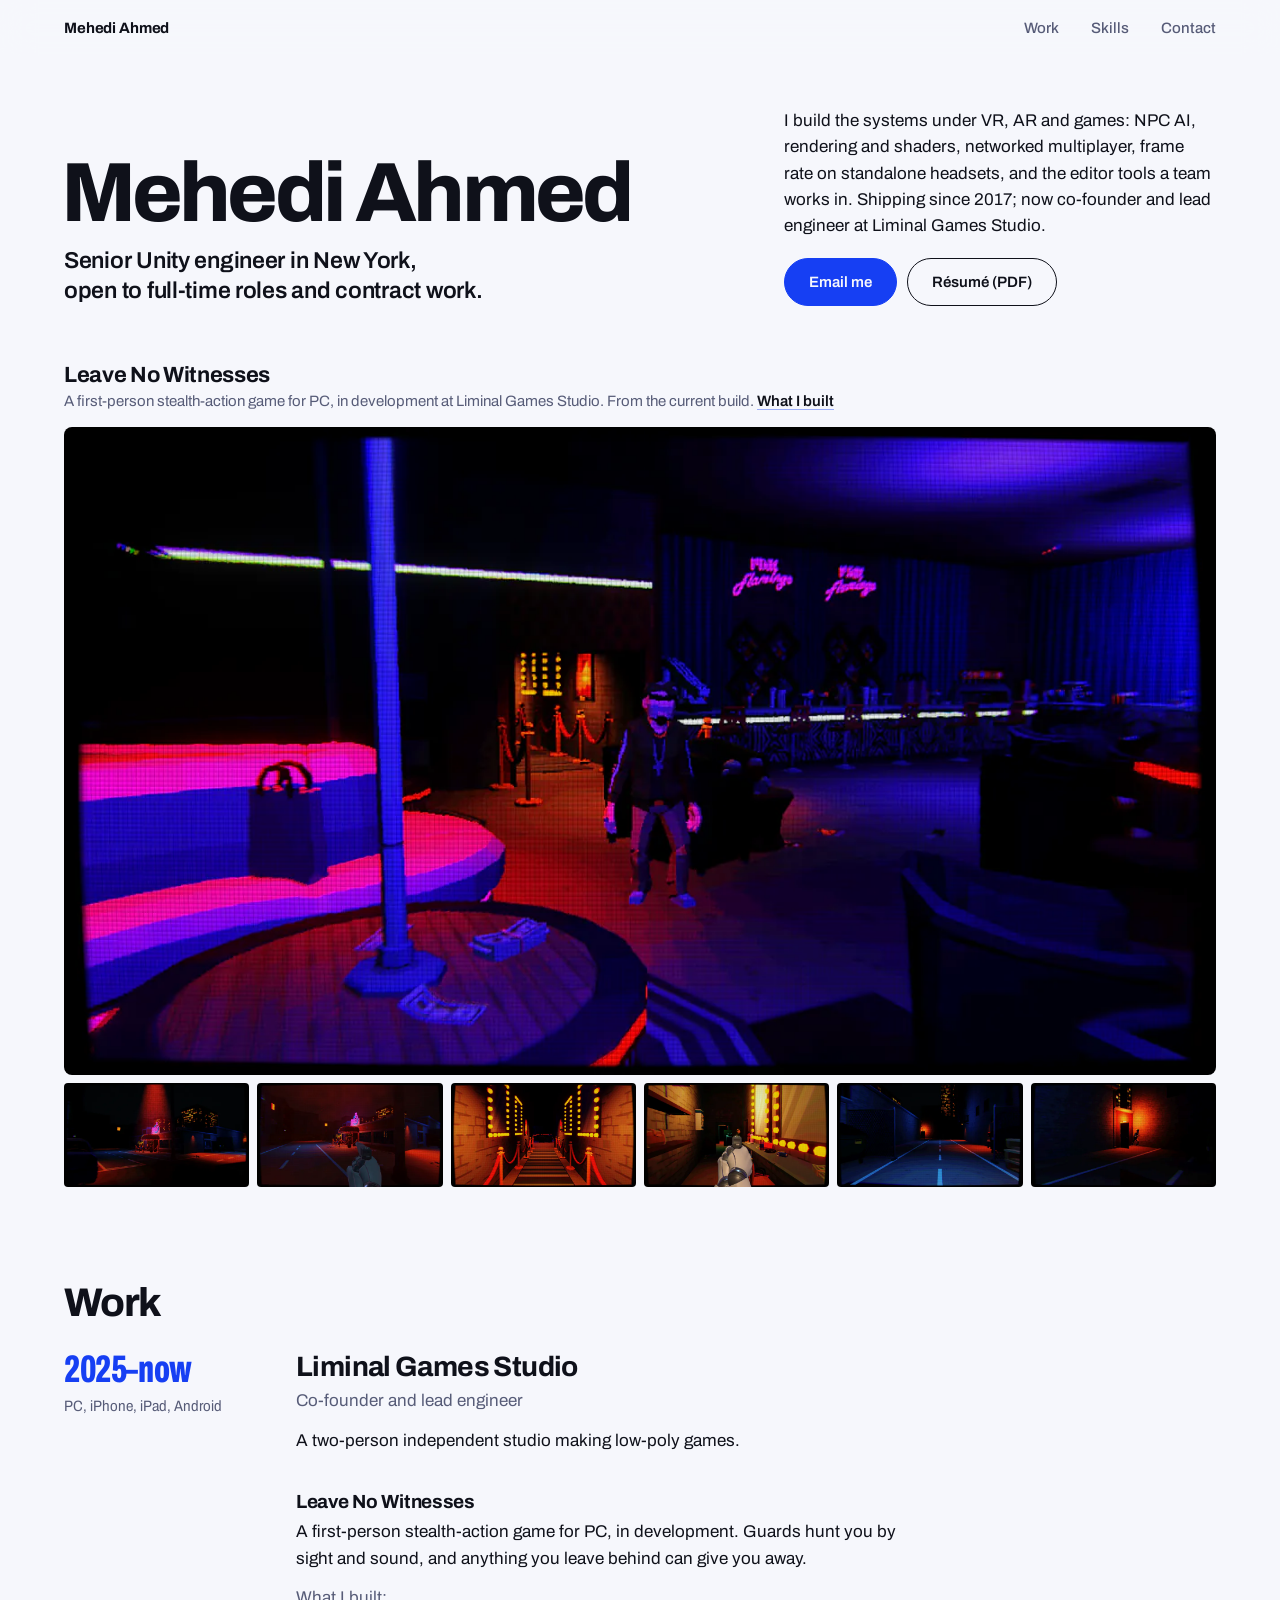
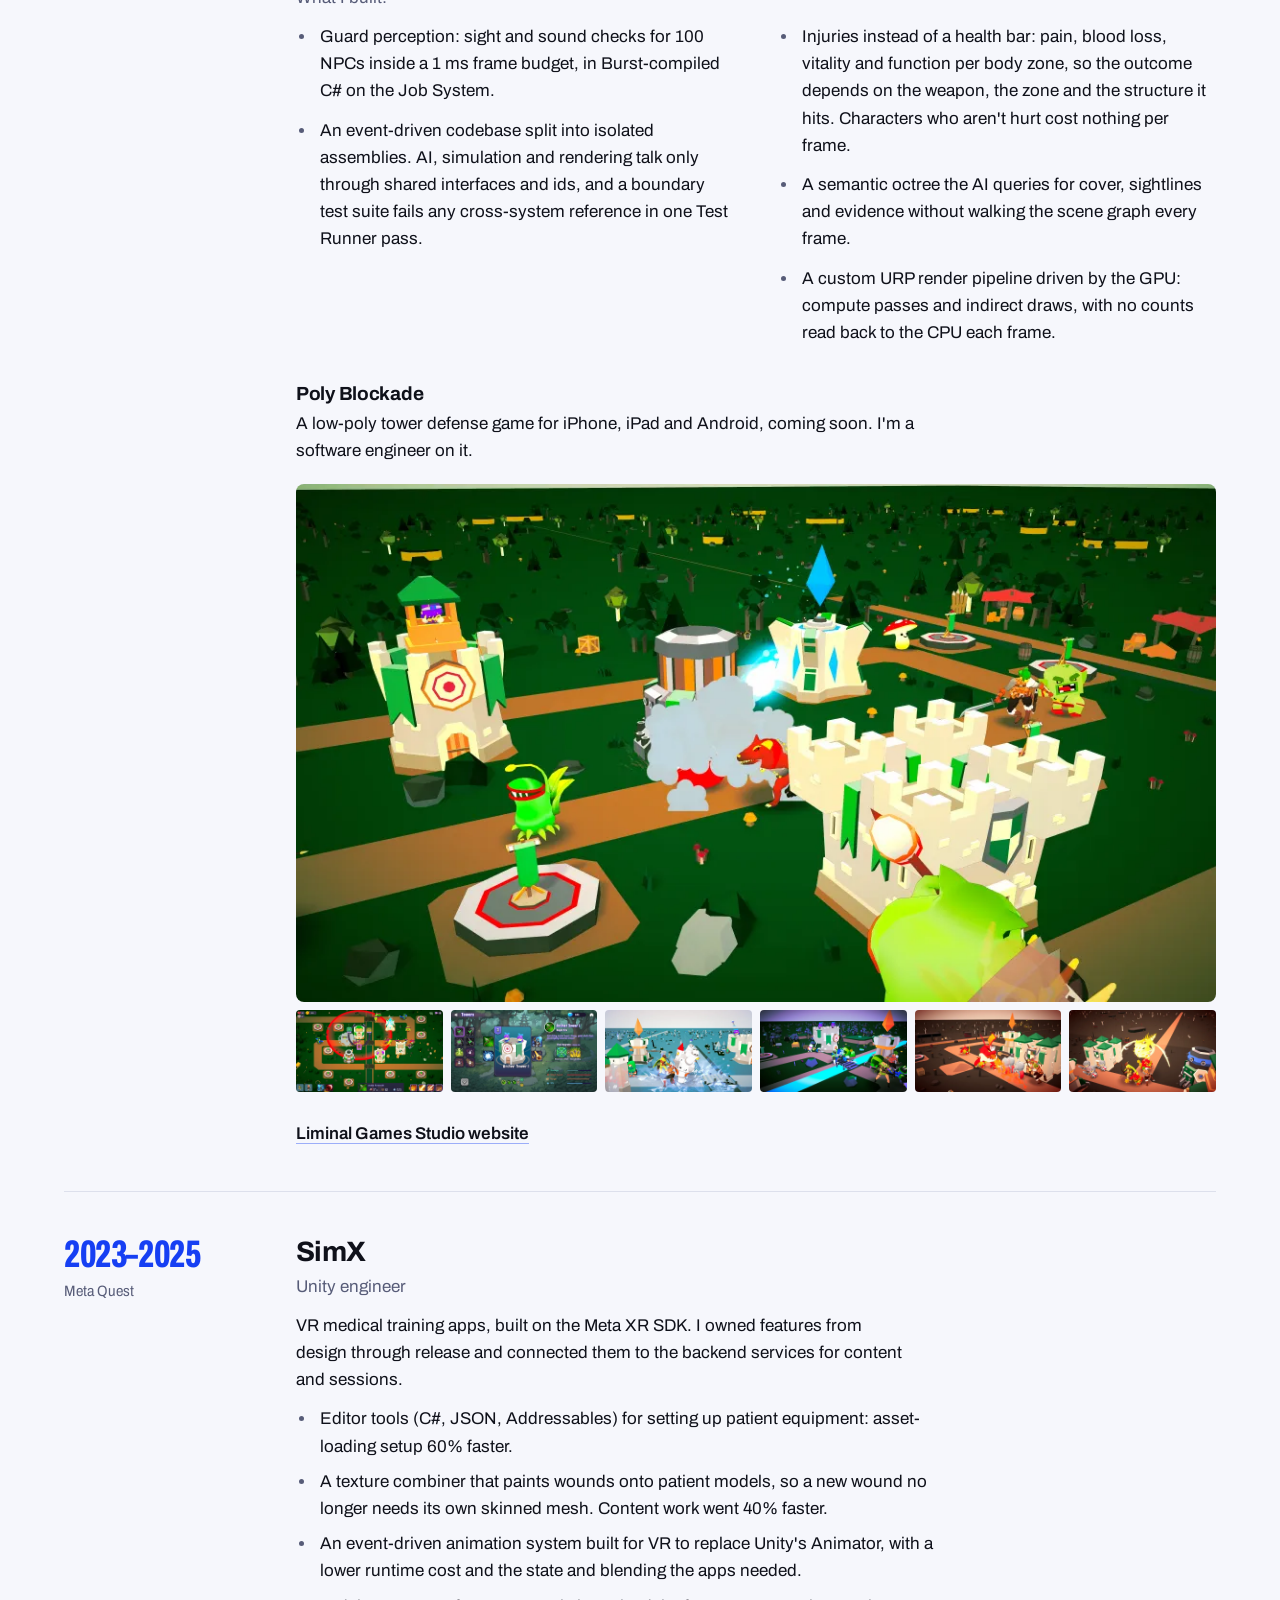
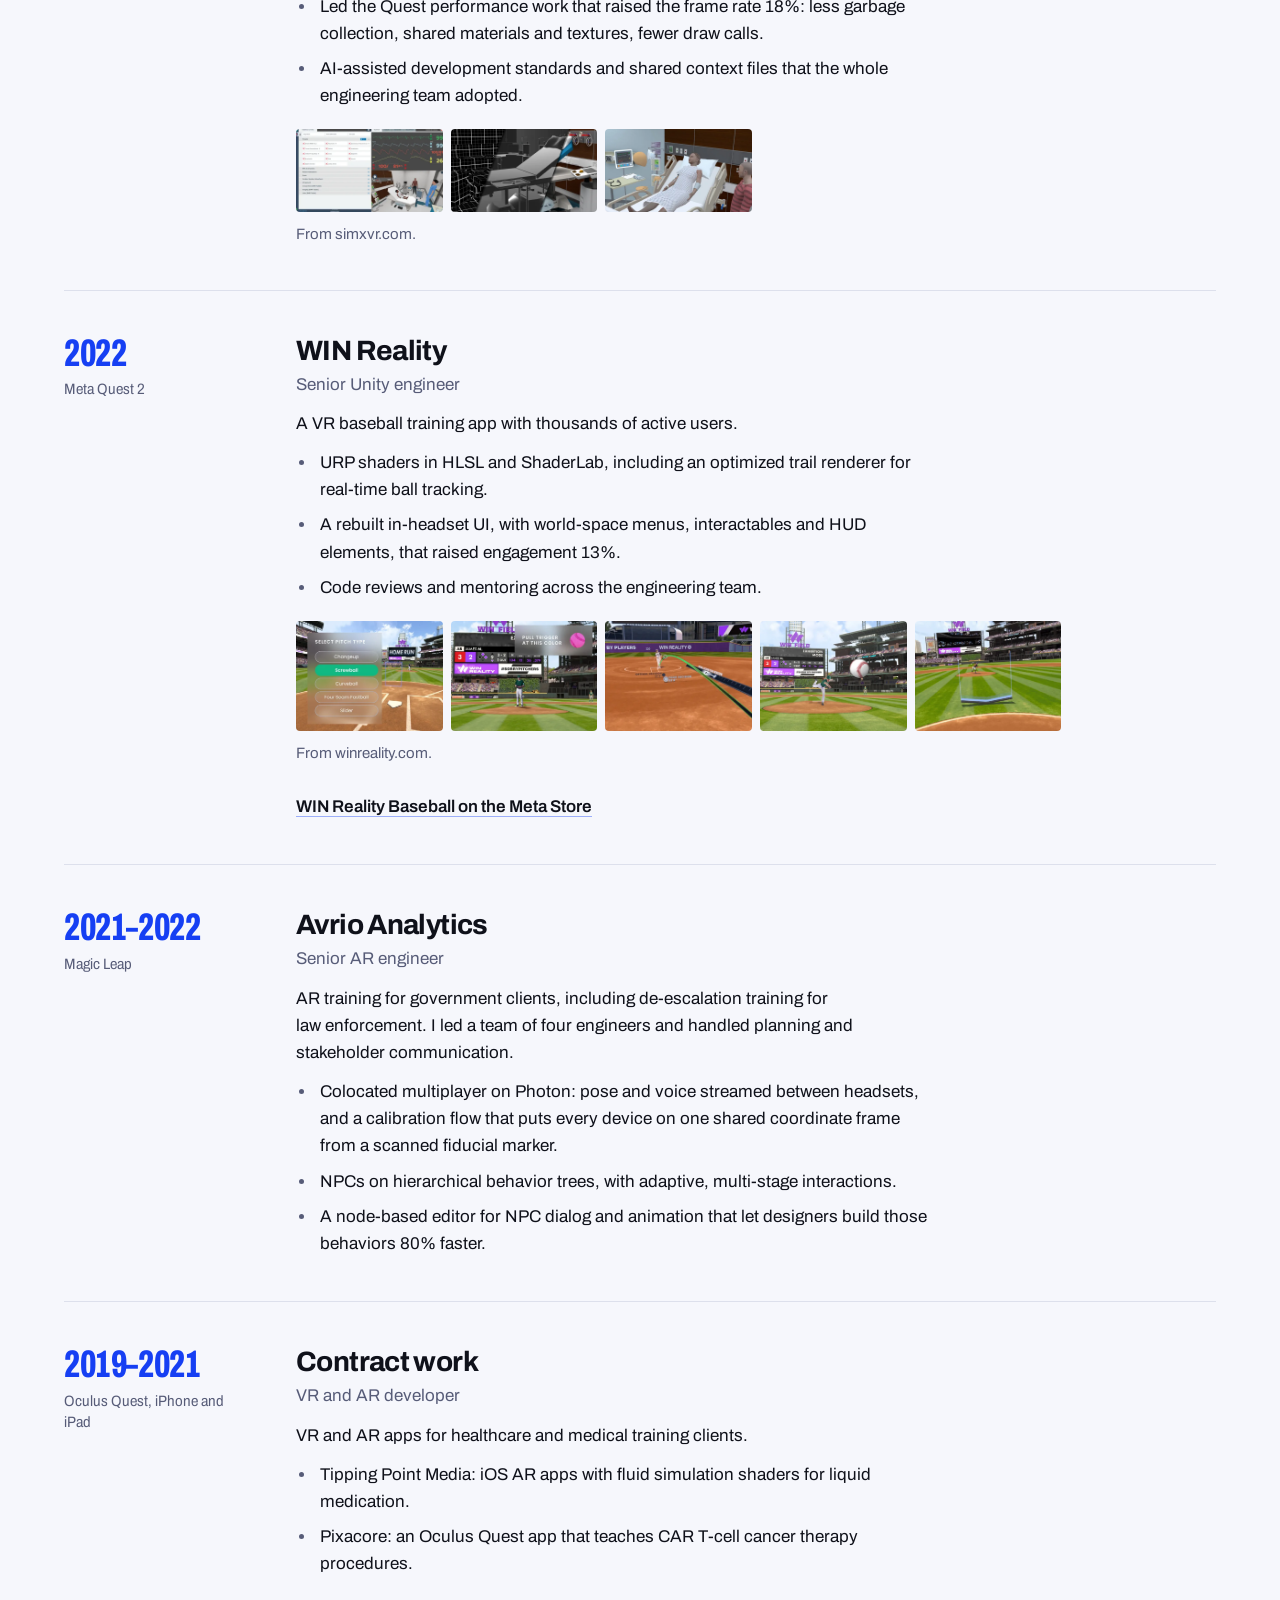
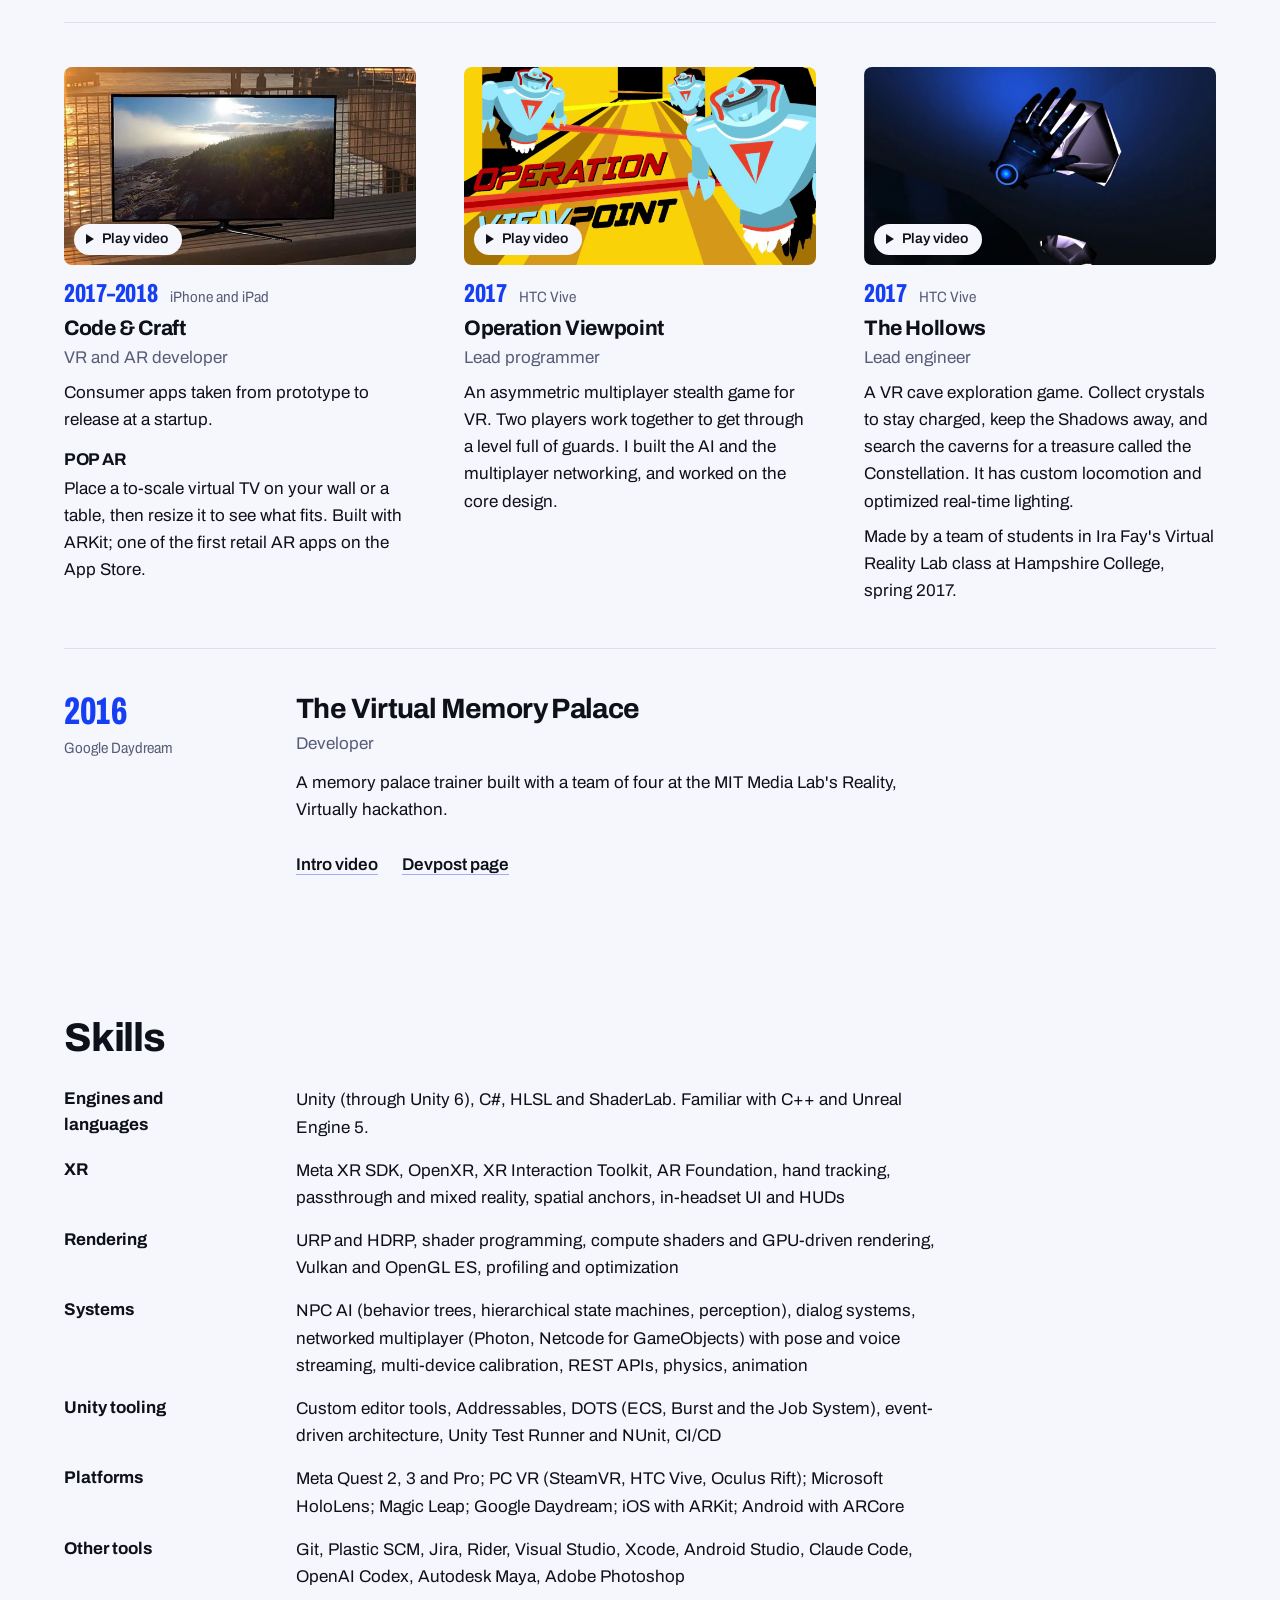
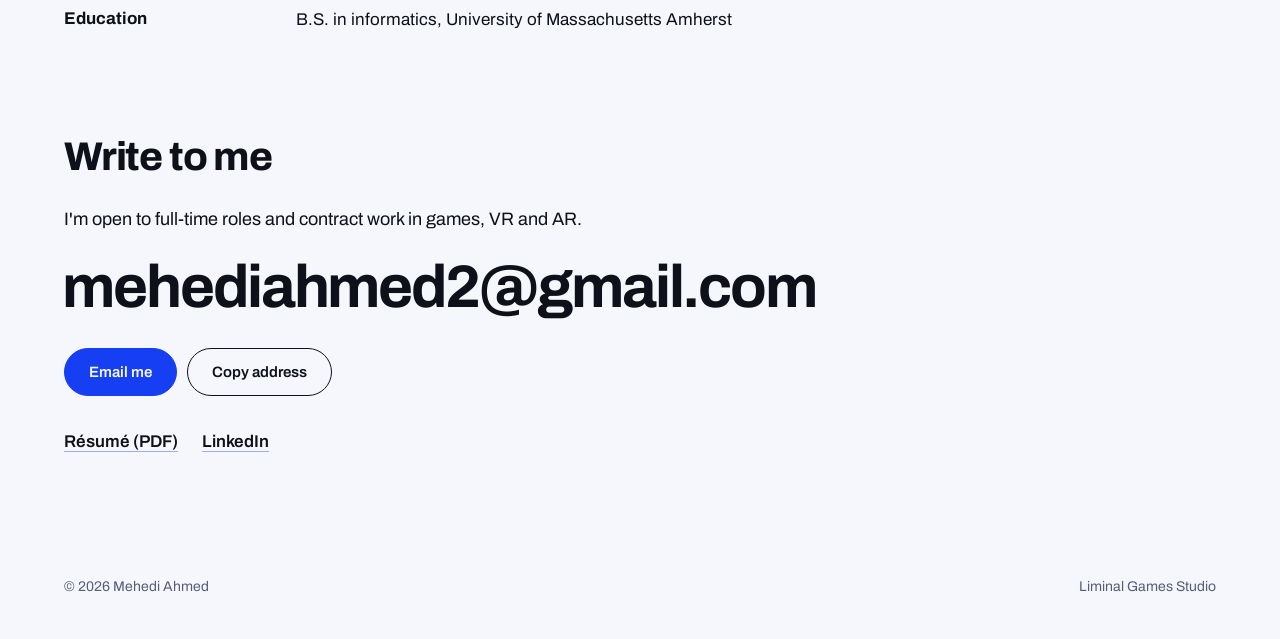
==== commit 19e9a08e: "Update the page and the résumé PDF to the 2027 résumé - Mehedi_Ahmed_Resume.pdf is the 2027 résumé, " ====
--- a/index.html
+++ b/index.html
@@ -4,7 +4,7 @@
 <meta charset="utf-8">
 <meta name="viewport" content="width=device-width, initial-scale=1, viewport-fit=cover">
 <title>Mehedi Ahmed, senior Unity engineer</title>
-<meta name="description" content="Mehedi Ahmed is a senior Unity engineer in New York who builds games, VR and AR: rendering, NPC AI, physics, networking and editor tools. Co-founder and lead engineer at Liminal Games Studio.">
+<meta name="description" content="Mehedi Ahmed is a senior Unity engineer in New York who builds games, VR and AR: NPC AI, rendering and shaders, networked multiplayer, performance and editor tools. Co-founder and lead engineer at Liminal Games Studio.">
 <meta property="og:type" content="website">
 <meta property="og:site_name" content="Mehedi Ahmed">
 <meta property="og:title" content="Mehedi Ahmed, senior Unity engineer">
@@ -64,7 +64,7 @@
           <p class="title">Senior Unity engineer in New York,<br> open to full-time roles and contract work.</p>
         </div>
         <div>
-          <p class="lead">I build the systems under VR, AR and games: rendering, NPC AI, physics, networking and the editor tools a team works in. Shipping since 2017; now co-founder and lead engineer at Liminal Games Studio.</p>
+          <p class="lead">I build the systems under VR, AR and games: NPC AI, rendering and shaders, networked multiplayer, frame rate on standalone headsets, and the editor tools a team works in. Shipping since 2017; now co-founder and lead engineer at Liminal Games Studio.</p>
           <div class="actions">
             <a class="btn btn--solid" href="#contact" data-email-link>Email me</a>
             <a class="btn" href="Mehedi_Ahmed_Resume.pdf">Résumé (PDF)</a>
@@ -99,18 +99,18 @@
         </div>
         <p class="when"><span class="years">2025–now</span> <span class="platforms">PC, iPhone, iPad, Android</span></p>
         <div class="entry-body">
-          <p>An independent studio making low-poly games.</p>
+          <p>A two-person independent studio making low-poly games.</p>
 
           <div class="project" id="leave-no-witnesses">
             <h4>Leave No Witnesses</h4>
             <p>A first-person stealth-action game for PC, in development. Guards hunt you by sight and sound, and anything you leave behind can give you away.</p>
             <p class="built">What I built:</p>
             <ul class="points points--pair">
-              <li>A custom URP renderer for the pixel-art look. It captures the scene into small cubemaps, keeps only the visible texels in a compute pass and draws each one as a quad in the world, so pixels hold their place in 3D as the camera moves. GPU-driven, with nothing read back to the CPU each frame.</li>
               <li>Guard perception: sight and sound checks for 100 NPCs inside a 1 ms frame budget, in Burst-compiled C# on the Job System.</li>
-              <li>Injuries instead of a health bar: pain, blood loss, vitality and damage per body zone. Characters who aren't hurt cost nothing per frame.</li>
-              <li>A semantic octree the AI queries for cover, sightlines and blood evidence without walking the scene graph every frame.</li>
-              <li>Hard walls between AI, injuries and rendering: they talk only through shared interfaces and ids, enforced by a test suite.</li>
+              <li>An event-driven codebase split into isolated assemblies. AI, simulation and rendering talk only through shared interfaces and ids, and a boundary test suite fails any cross-system reference in one Test Runner pass.</li>
+              <li>Injuries instead of a health bar: pain, blood loss, vitality and function per body zone, so the outcome depends on the weapon, the zone and the structure it hits. Characters who aren't hurt cost nothing per frame.</li>
+              <li>A semantic octree the AI queries for cover, sightlines and evidence without walking the scene graph every frame.</li>
+              <li>A custom URP render pipeline driven by the GPU: compute passes and indirect draws, with no counts read back to the CPU each frame.</li>
             </ul>
           </div>
 
@@ -141,13 +141,13 @@
         </div>
         <p class="when"><span class="years">2023–2025</span> <span class="platforms">Meta Quest</span></p>
         <div class="entry-body">
-          <p>VR medical training apps. I owned features from design through release.</p>
+          <p>VR medical training apps, built on the Meta XR SDK. I owned features from design through release and connected them to the backend services for content and sessions.</p>
           <ul class="points">
             <li>Editor tools (C#, JSON, Addressables) for setting up patient equipment: asset-loading setup 60% faster.</li>
             <li>A texture combiner that paints wounds onto patient models, so a new wound no longer needs its own skinned mesh. Content work went 40% faster.</li>
-            <li>An animation system built for VR to replace Unity's Animator and cut its runtime cost.</li>
-            <li>Quest performance work that raised the frame rate 18%: less garbage collection, shared materials and textures, fewer draw calls.</li>
-            <li>AI-assisted development standards the whole engineering team adopted.</li>
+            <li>An event-driven animation system built for VR to replace Unity's Animator, with a lower runtime cost and the state and blending the apps needed.</li>
+            <li>Led the Quest performance work that raised the frame rate 18%: less garbage collection, shared materials and textures, fewer draw calls.</li>
+            <li>AI-assisted development standards and shared context files that the whole engineering team adopted.</li>
           </ul>
           <figure class="gallery">
             <ul class="gallery-shots" data-title="SimX" aria-label="SimX screenshots">
@@ -169,9 +169,9 @@
         <div class="entry-body">
           <p>A VR baseball training app with thousands of active users.</p>
           <ul class="points">
-            <li>Ball physics: trajectory, bat collision and spin.</li>
-            <li>URP shaders in HLSL, including a real-time ball trail.</li>
-            <li>A rebuilt in-headset UI, with world-space menus and interactables, that raised engagement 13%.</li>
+            <li>URP shaders in HLSL and ShaderLab, including an optimized trail renderer for real-time ball tracking.</li>
+            <li>A rebuilt in-headset UI, with world-space menus, interactables and HUD elements, that raised engagement 13%.</li>
+            <li>Code reviews and mentoring across the engineering team.</li>
           </ul>
           <figure class="gallery">
             <ul class="gallery-shots" data-title="WIN Reality" data-widths="640 764" aria-label="WIN Reality screenshots">
@@ -196,9 +196,9 @@
         <div class="entry-body">
           <p>AR training for government clients, including de-escalation training for law enforcement. I led a team of four engineers and handled planning and stakeholder communication.</p>
           <ul class="points">
-            <li>Colocated multiplayer: pose and voice between headsets, on one shared coordinate frame from a scanned fiducial marker.</li>
-            <li>NPCs on hierarchical behavior trees, with multi-stage interactions.</li>
-            <li>A node-based dialog editor that let designers build those behaviors 80% faster.</li>
+            <li>Colocated multiplayer on Photon: pose and voice streamed between headsets, and a calibration flow that puts every device on one shared coordinate frame from a scanned fiducial marker.</li>
+            <li>NPCs on hierarchical behavior trees, with adaptive, multi-stage interactions.</li>
+            <li>A node-based editor for NPC dialog and animation that let designers build those behaviors 80% faster.</li>
           </ul>
         </div>
       </article>
@@ -299,17 +299,19 @@
       <h2 class="section-title" id="skills-title">Skills</h2>
       <dl>
         <dt>Engines and languages</dt>
-        <dd>Unity, C#, HLSL and ShaderLab, C++, Unreal Engine 5</dd>
+        <dd>Unity (through Unity 6), C#, HLSL and ShaderLab. Familiar with C++ and Unreal Engine 5.</dd>
+        <dt>XR</dt>
+        <dd>Meta XR SDK, OpenXR, XR Interaction Toolkit, AR Foundation, hand tracking, passthrough and mixed reality, spatial anchors, in-headset UI and HUDs</dd>
         <dt>Rendering</dt>
-        <dd>URP and HDRP, shader programming, compute shaders and GPU-driven rendering, profiling and optimization</dd>
+        <dd>URP and HDRP, shader programming, compute shaders and GPU-driven rendering, Vulkan and OpenGL ES, profiling and optimization</dd>
         <dt>Systems</dt>
-        <dd>NPC AI (behavior trees, state machines, perception), networked multiplayer and voice, physics, animation, in-headset UI</dd>
+        <dd>NPC AI (behavior trees, hierarchical state machines, perception), dialog systems, networked multiplayer (Photon, Netcode for GameObjects) with pose and voice streaming, multi-device calibration, REST APIs, physics, animation</dd>
         <dt>Unity tooling</dt>
-        <dd>Custom editor tools, Addressables, Burst and the Job System, Unity Test Runner, CI/CD</dd>
+        <dd>Custom editor tools, Addressables, DOTS (ECS, Burst and the Job System), event-driven architecture, Unity Test Runner and NUnit, CI/CD</dd>
         <dt>Platforms</dt>
-        <dd>Meta Quest 2, 3 and Pro; HTC Vive; Oculus Rift; Magic Leap; Microsoft HoloLens; Google Daydream; iOS with ARKit; Android with ARCore</dd>
+        <dd>Meta Quest 2, 3 and Pro; PC VR (SteamVR, HTC Vive, Oculus Rift); Microsoft HoloLens; Magic Leap; Google Daydream; iOS with ARKit; Android with ARCore</dd>
         <dt>Other tools</dt>
-        <dd>Git, Jira, Rider, Visual Studio, Autodesk Maya, Adobe Photoshop</dd>
+        <dd>Git, Plastic SCM, Jira, Rider, Visual Studio, Xcode, Android Studio, Claude Code, OpenAI Codex, Autodesk Maya, Adobe Photoshop</dd>
         <dt>Education</dt>
         <dd>B.S. in informatics, University of Massachusetts Amherst</dd>
       </dl>
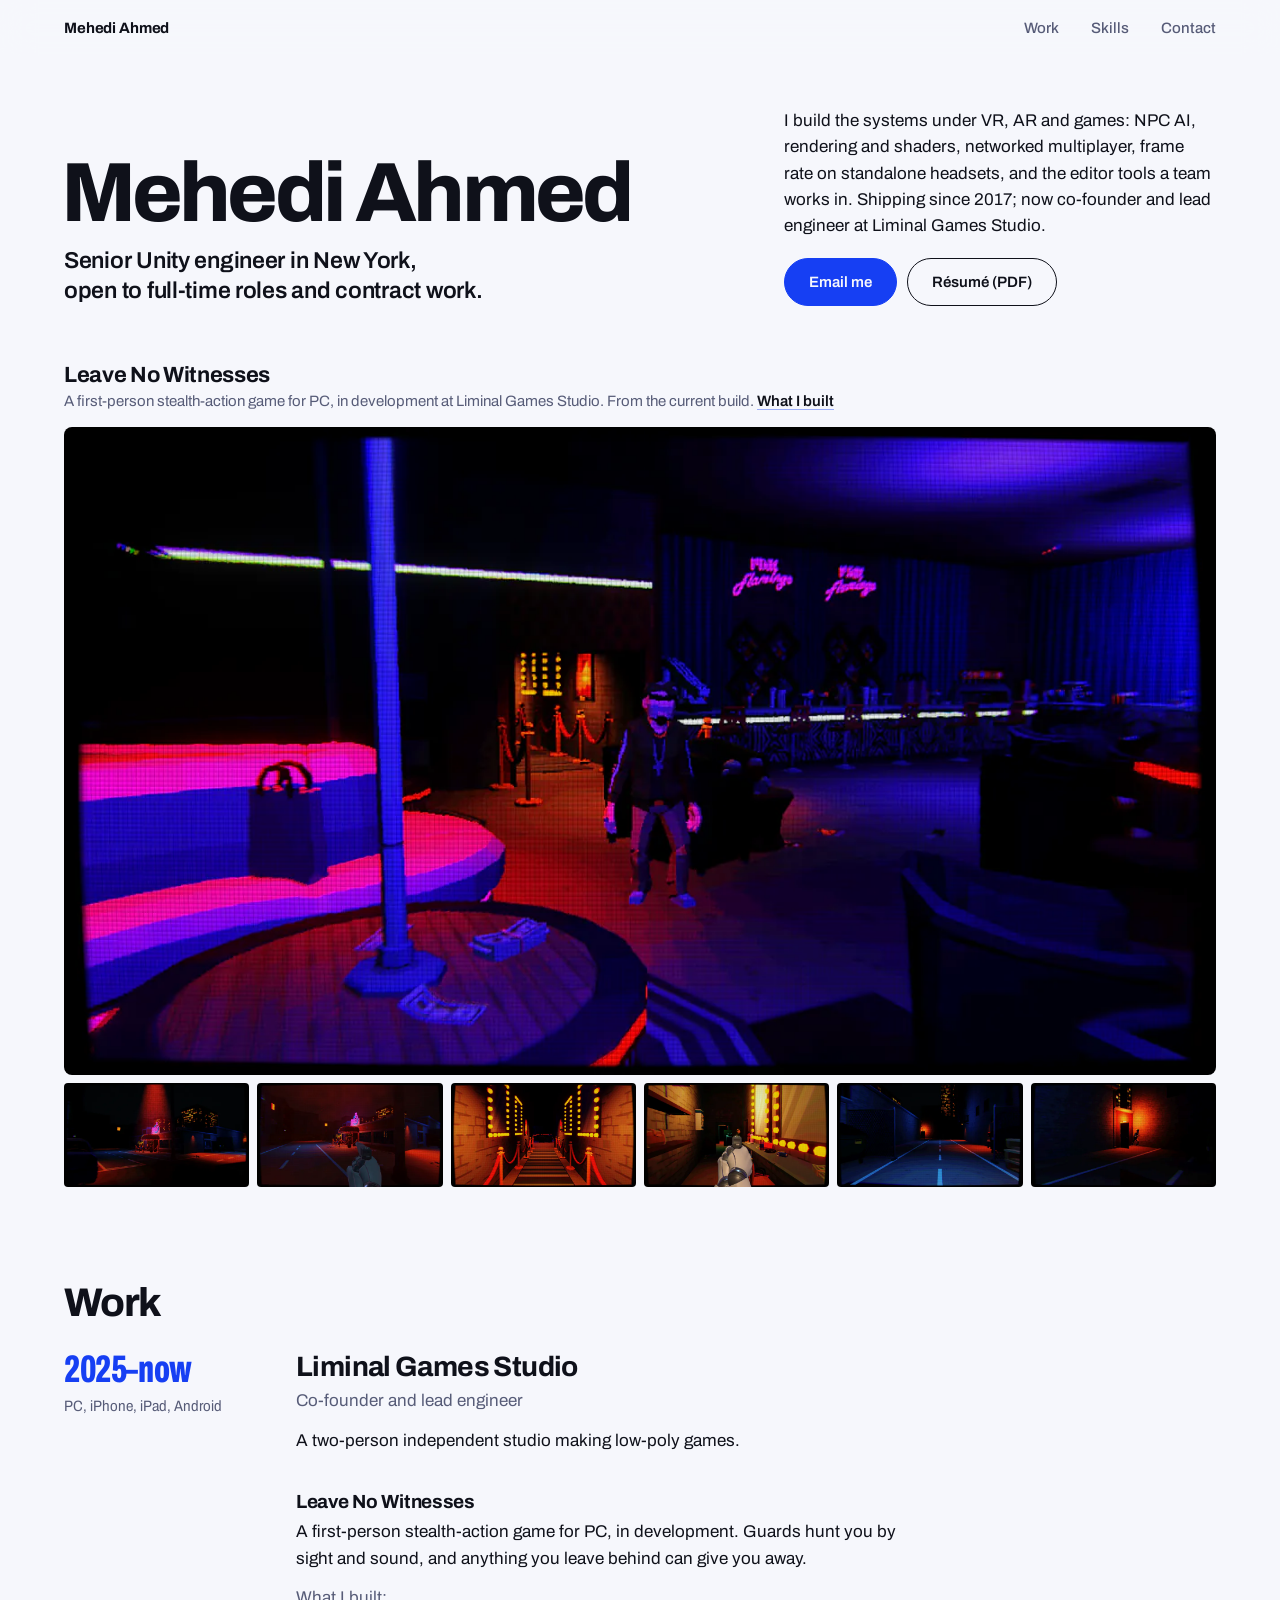
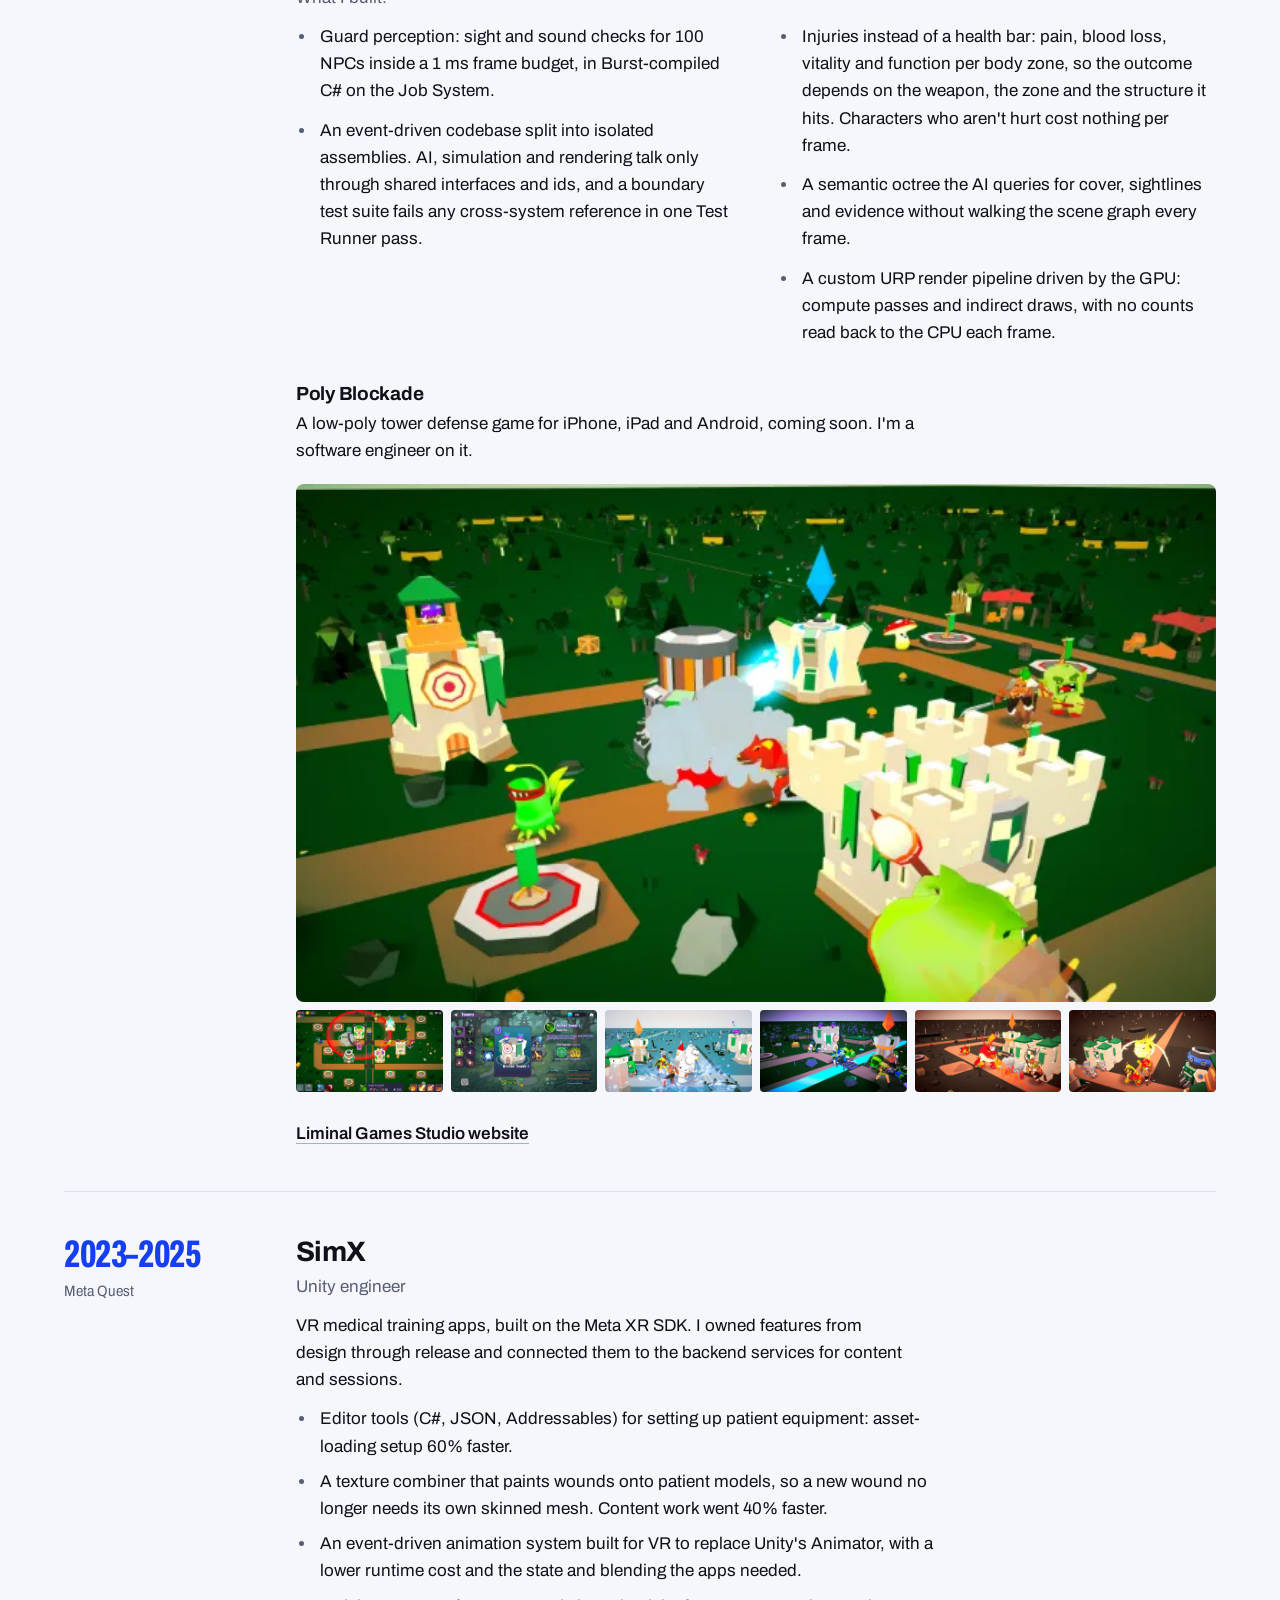
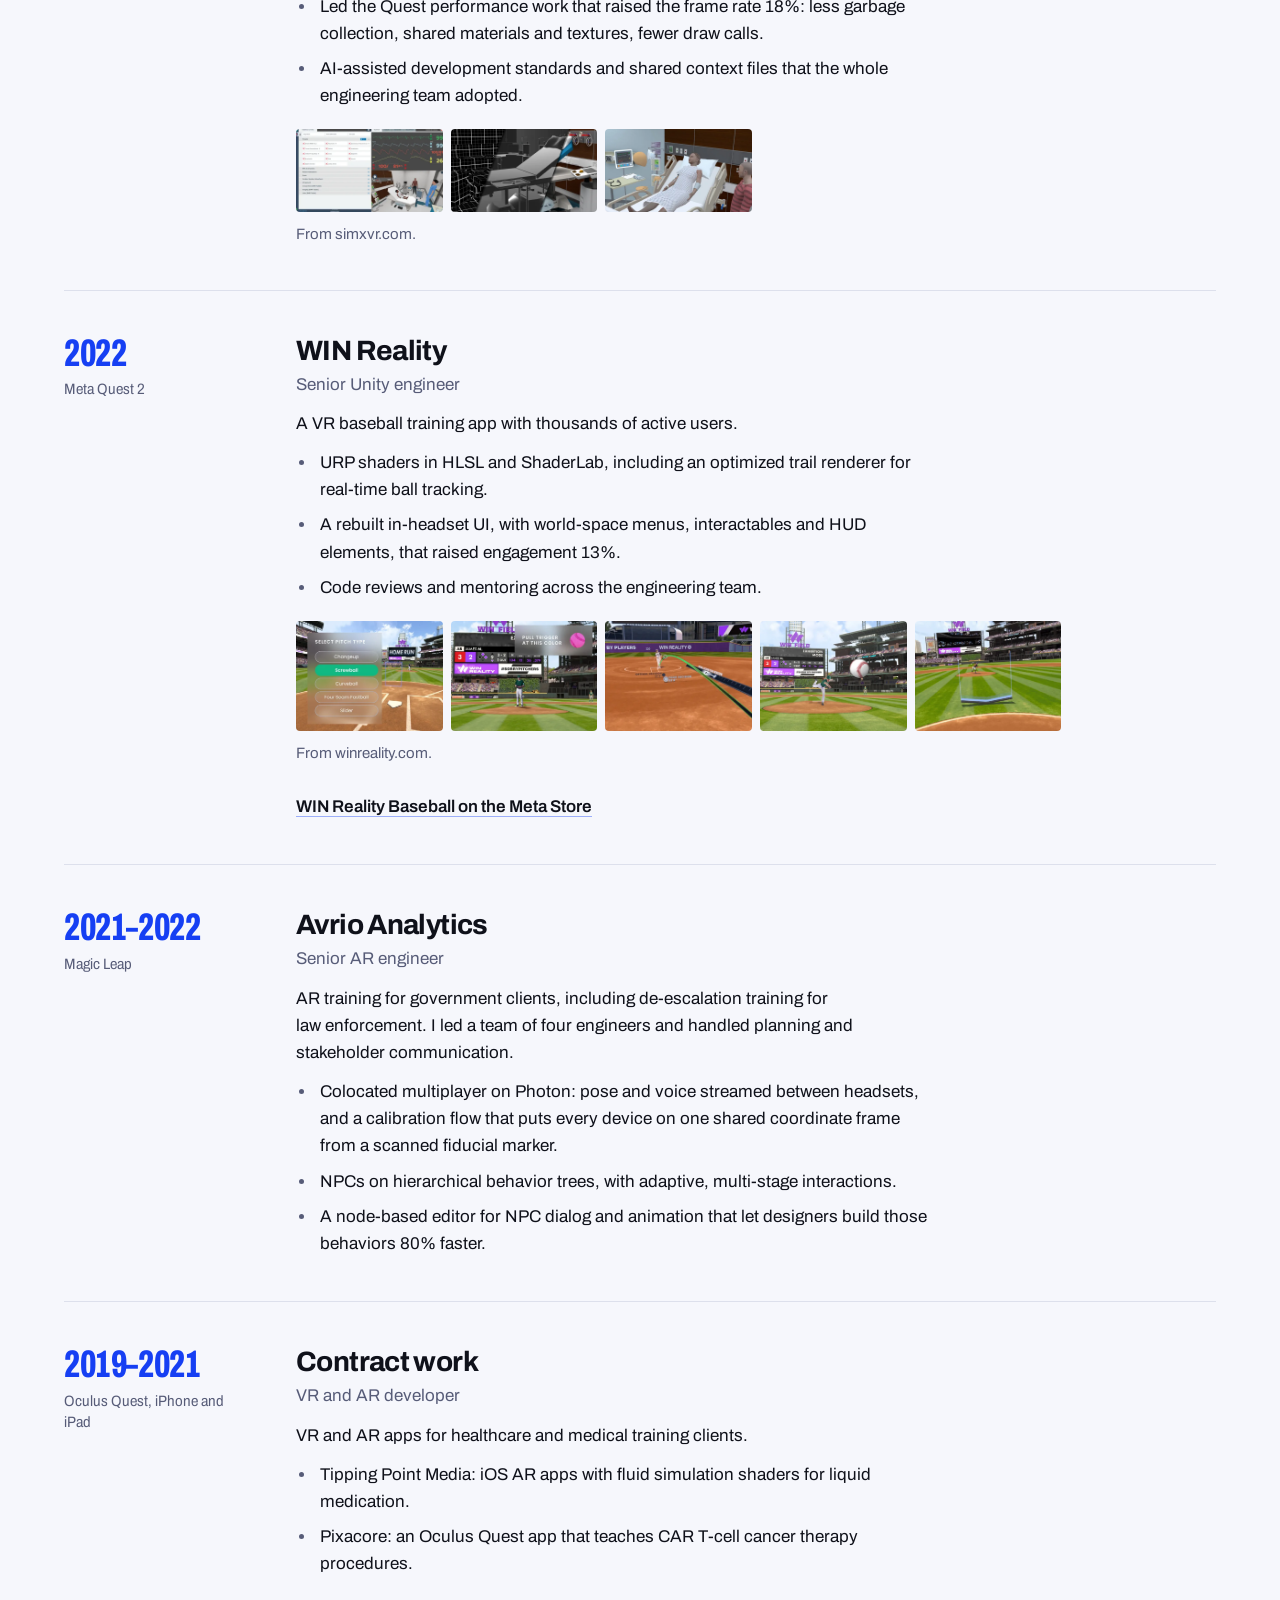
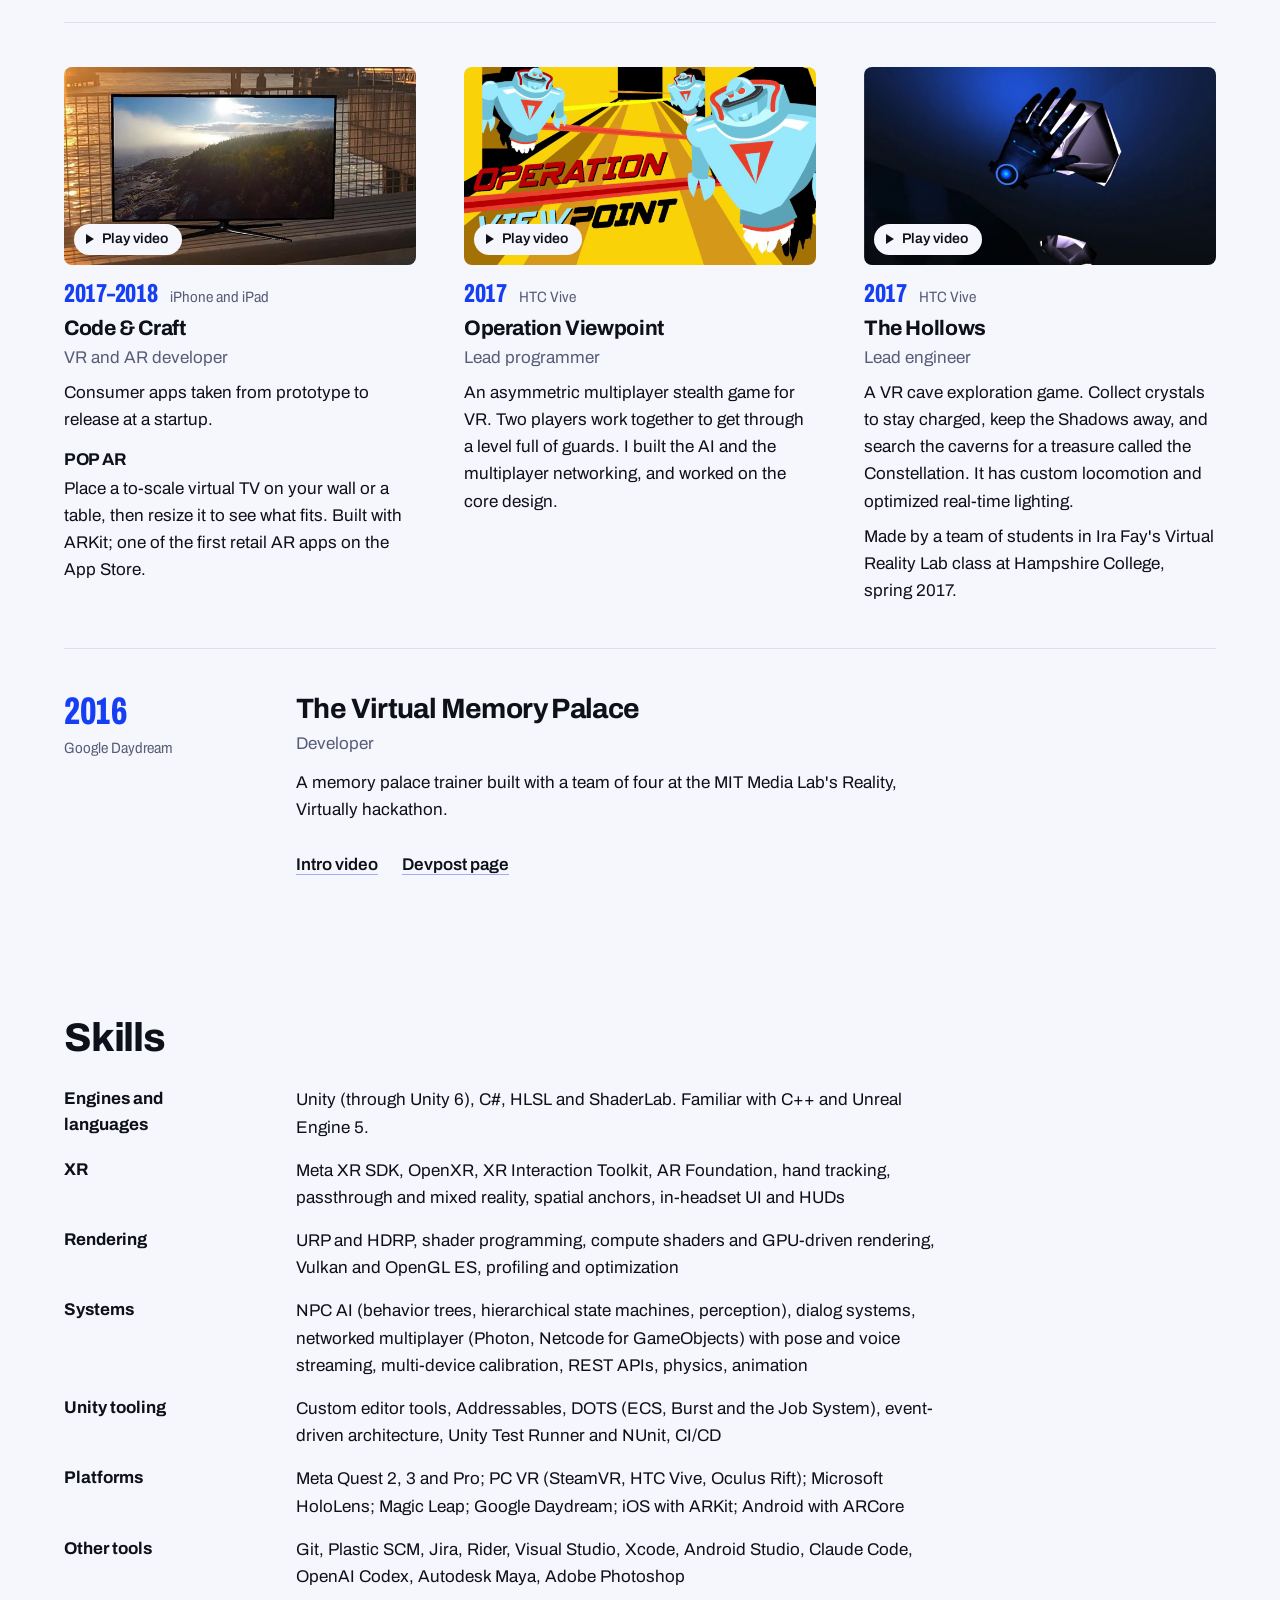
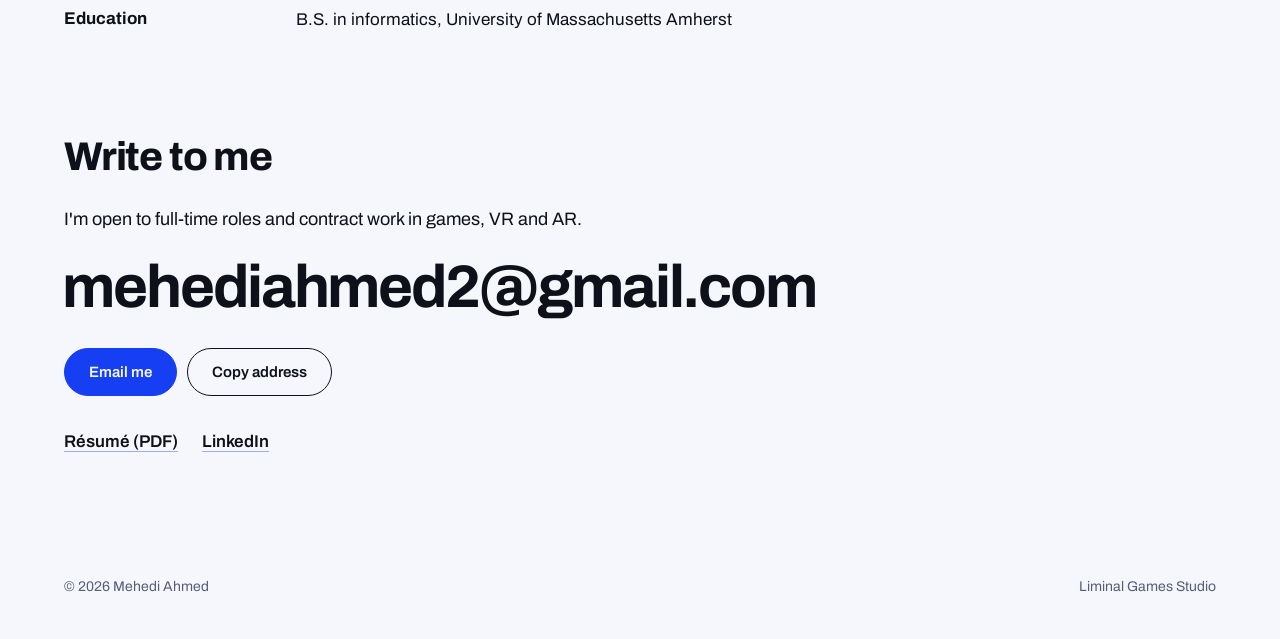
==== commit 9ec163c3: "Version the résumé links so browsers fetch the new PDF The 2027 PDF replaced the old one under the s" ====
--- a/index.html
+++ b/index.html
@@ -67,7 +67,7 @@
           <p class="lead">I build the systems under VR, AR and games: NPC AI, rendering and shaders, networked multiplayer, frame rate on standalone headsets, and the editor tools a team works in. Shipping since 2017; now co-founder and lead engineer at Liminal Games Studio.</p>
           <div class="actions">
             <a class="btn btn--solid" href="#contact" data-email-link>Email me</a>
-            <a class="btn" href="Mehedi_Ahmed_Resume.pdf">Résumé (PDF)</a>
+            <a class="btn" href="Mehedi_Ahmed_Resume.pdf?v=2">Résumé (PDF)</a>
           </div>
         </div>
       </div>
@@ -327,7 +327,7 @@
         <span class="copy-status" id="copy-status" aria-live="polite"></span>
       </div>
       <p class="links">
-        <a href="Mehedi_Ahmed_Resume.pdf">Résumé (PDF)</a>
+        <a href="Mehedi_Ahmed_Resume.pdf?v=2">Résumé (PDF)</a>
         <a href="https://www.linkedin.com/in/mehedi-ahmed-ba8586bb/">LinkedIn</a>
       </p>
     </section>
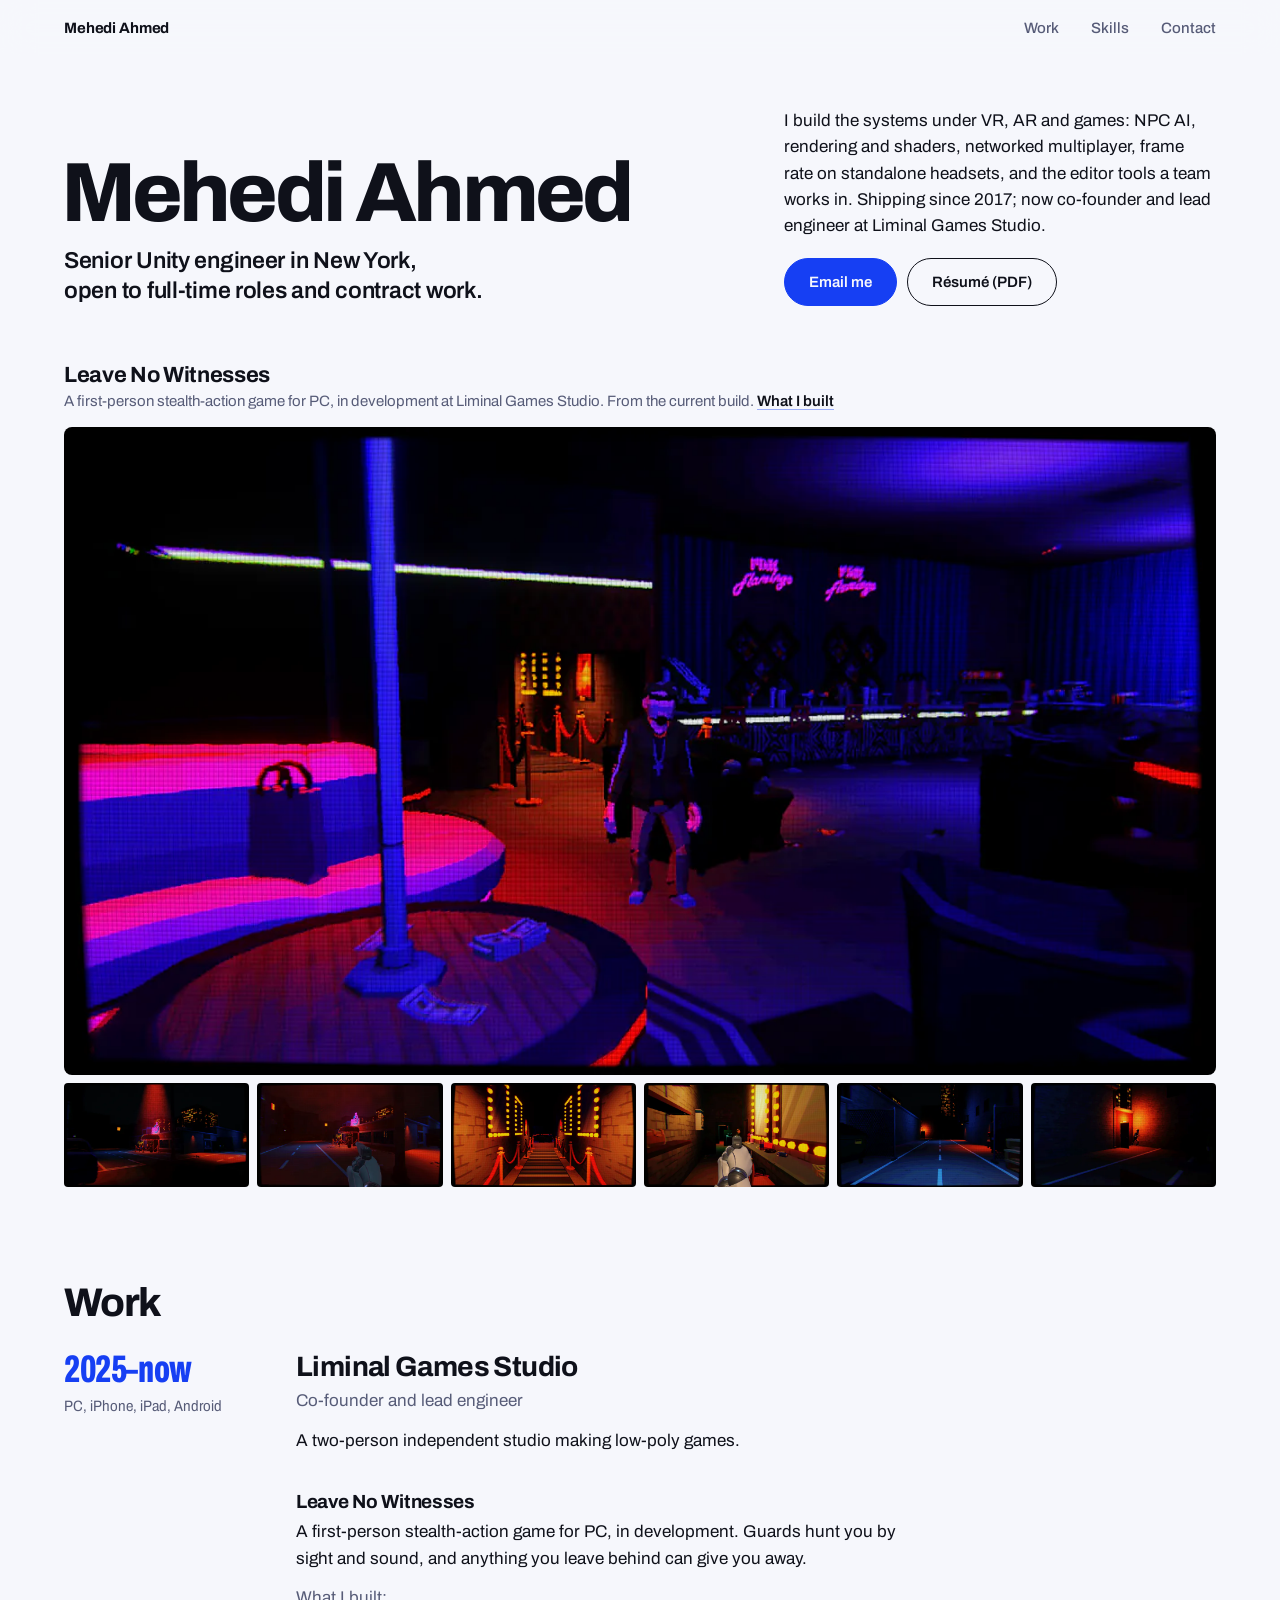
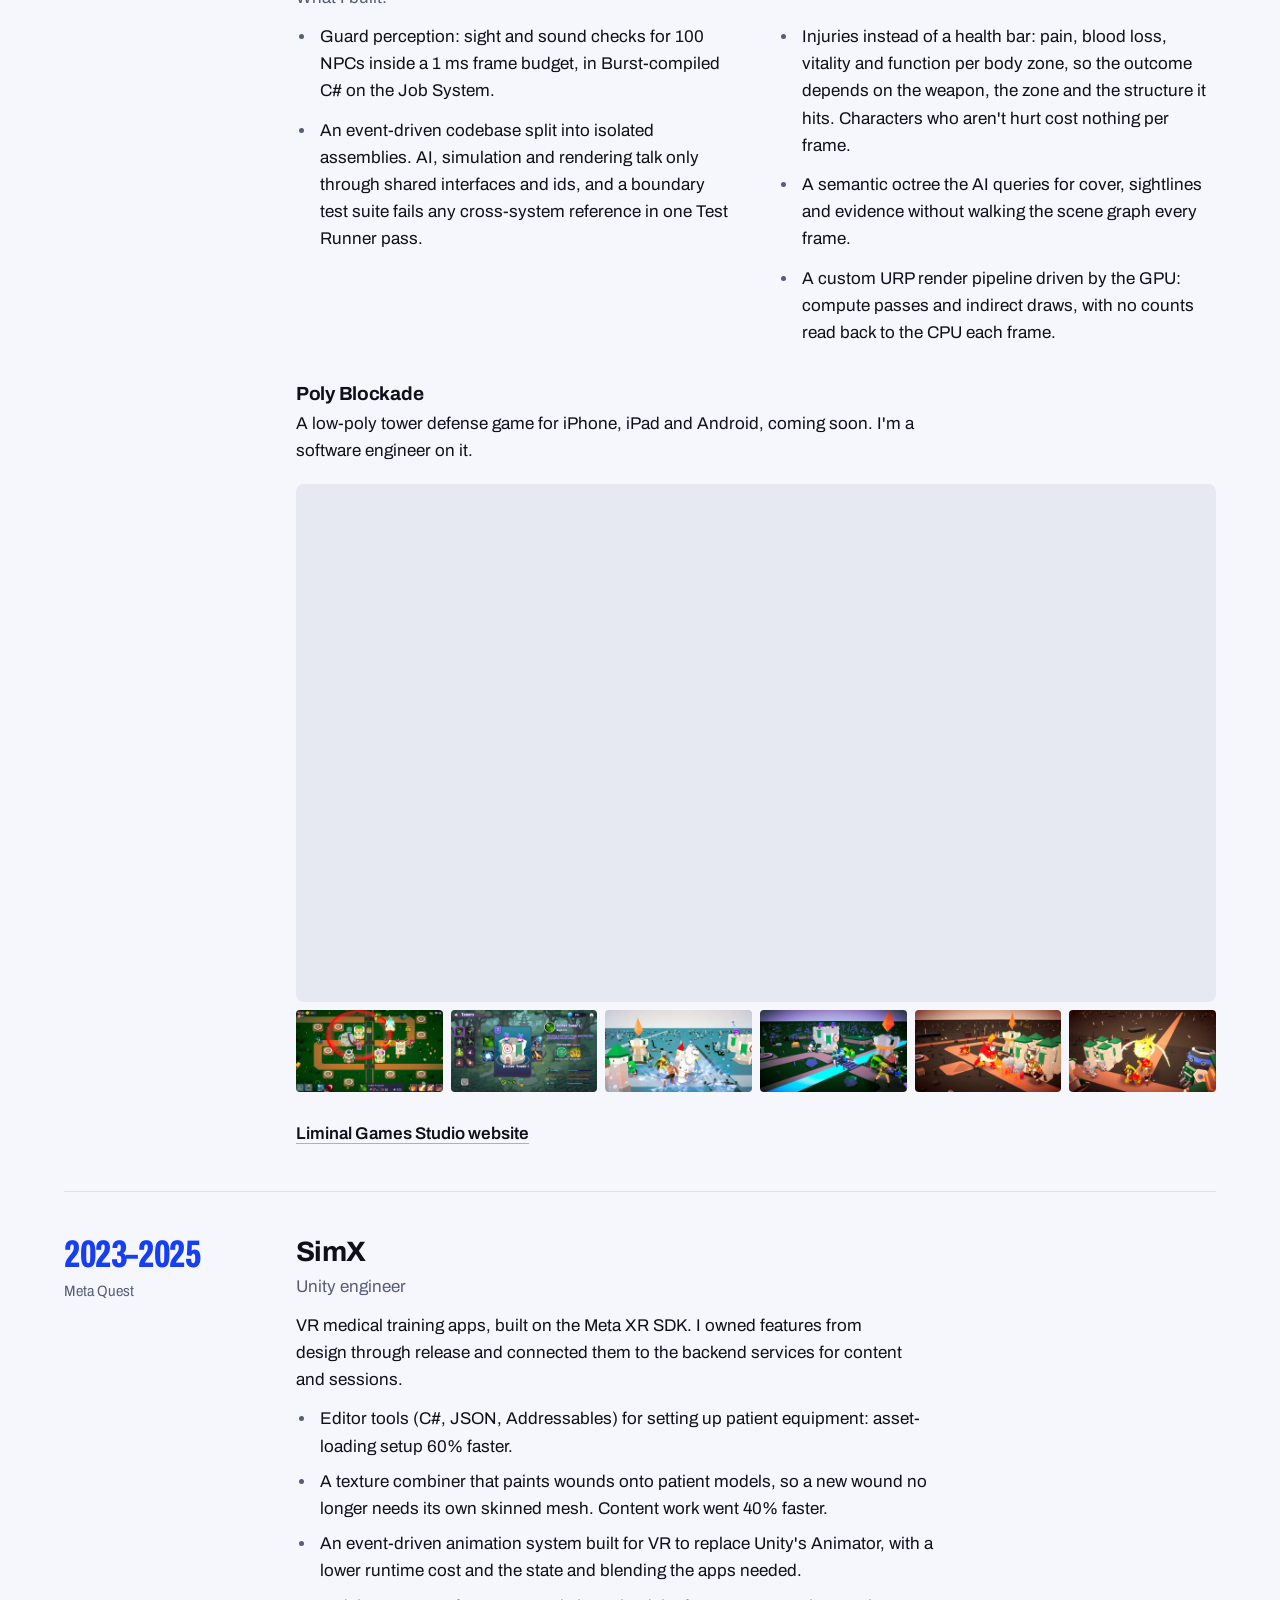
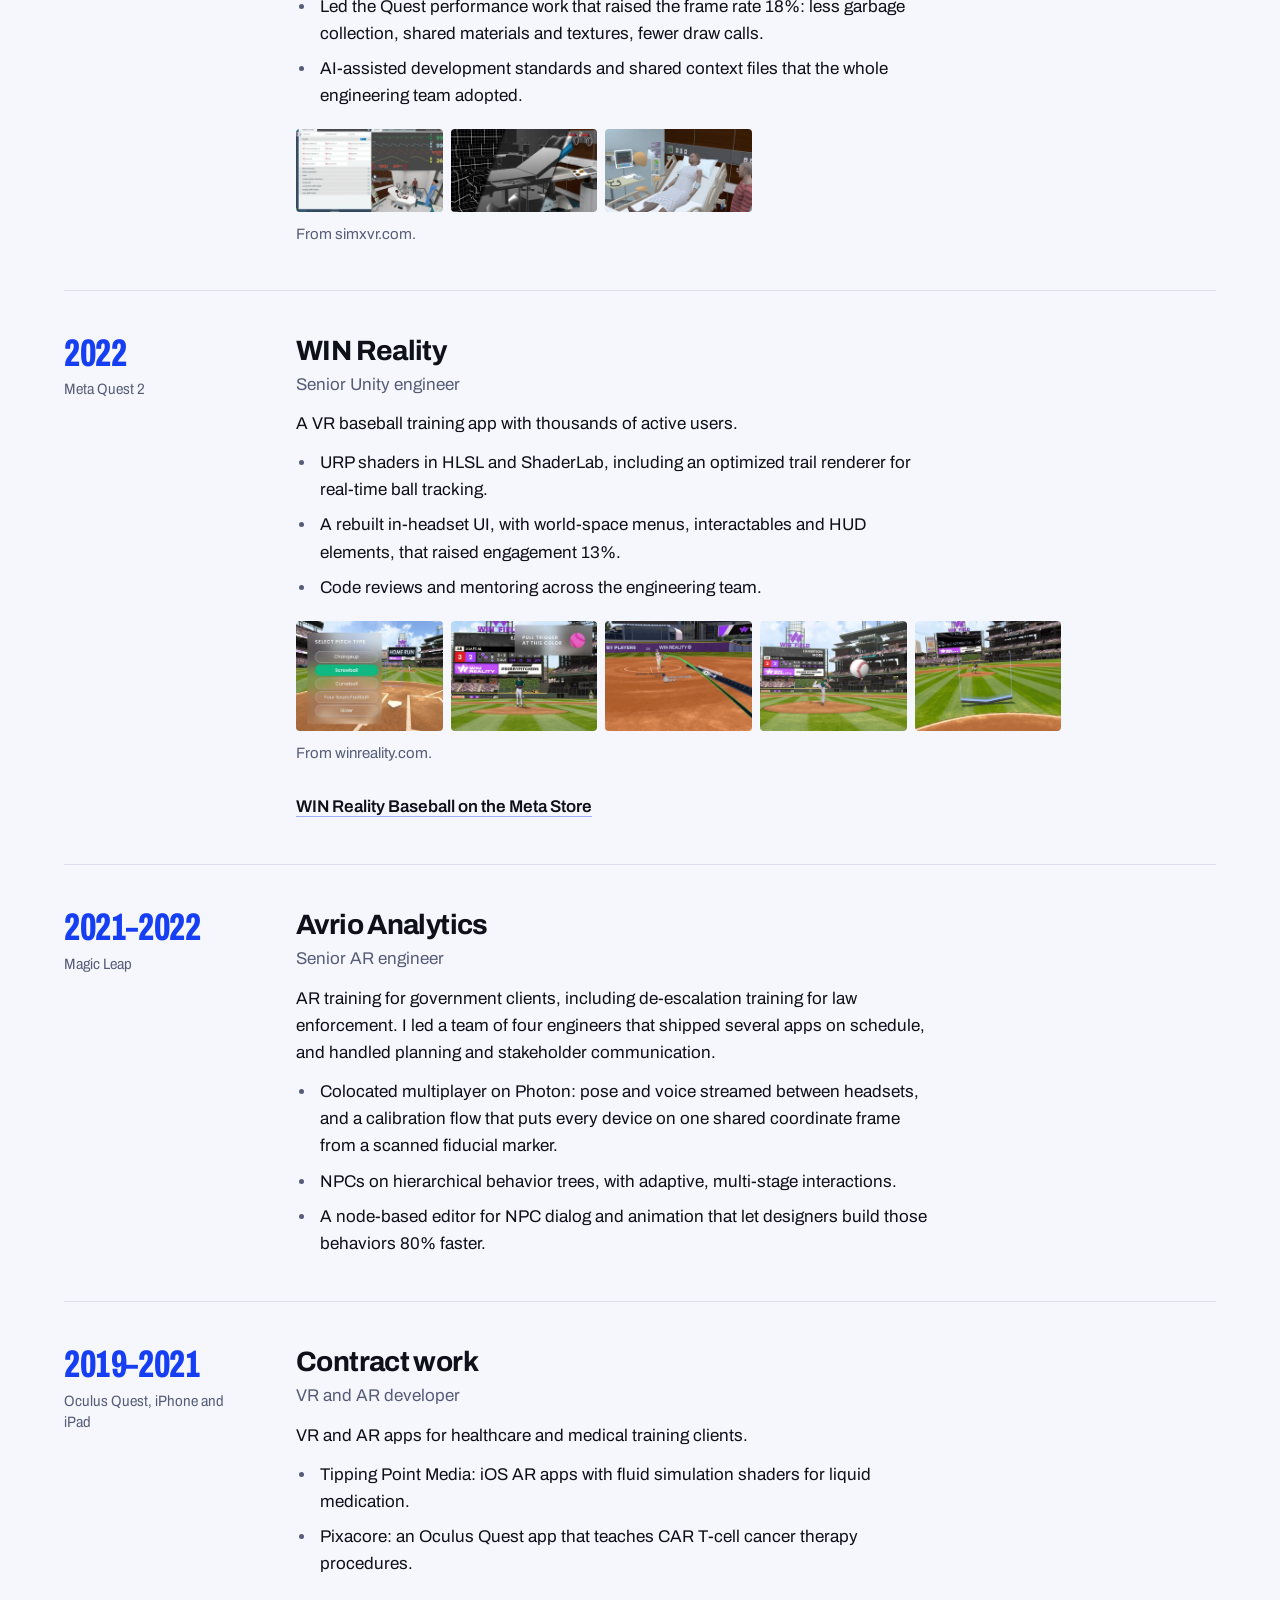
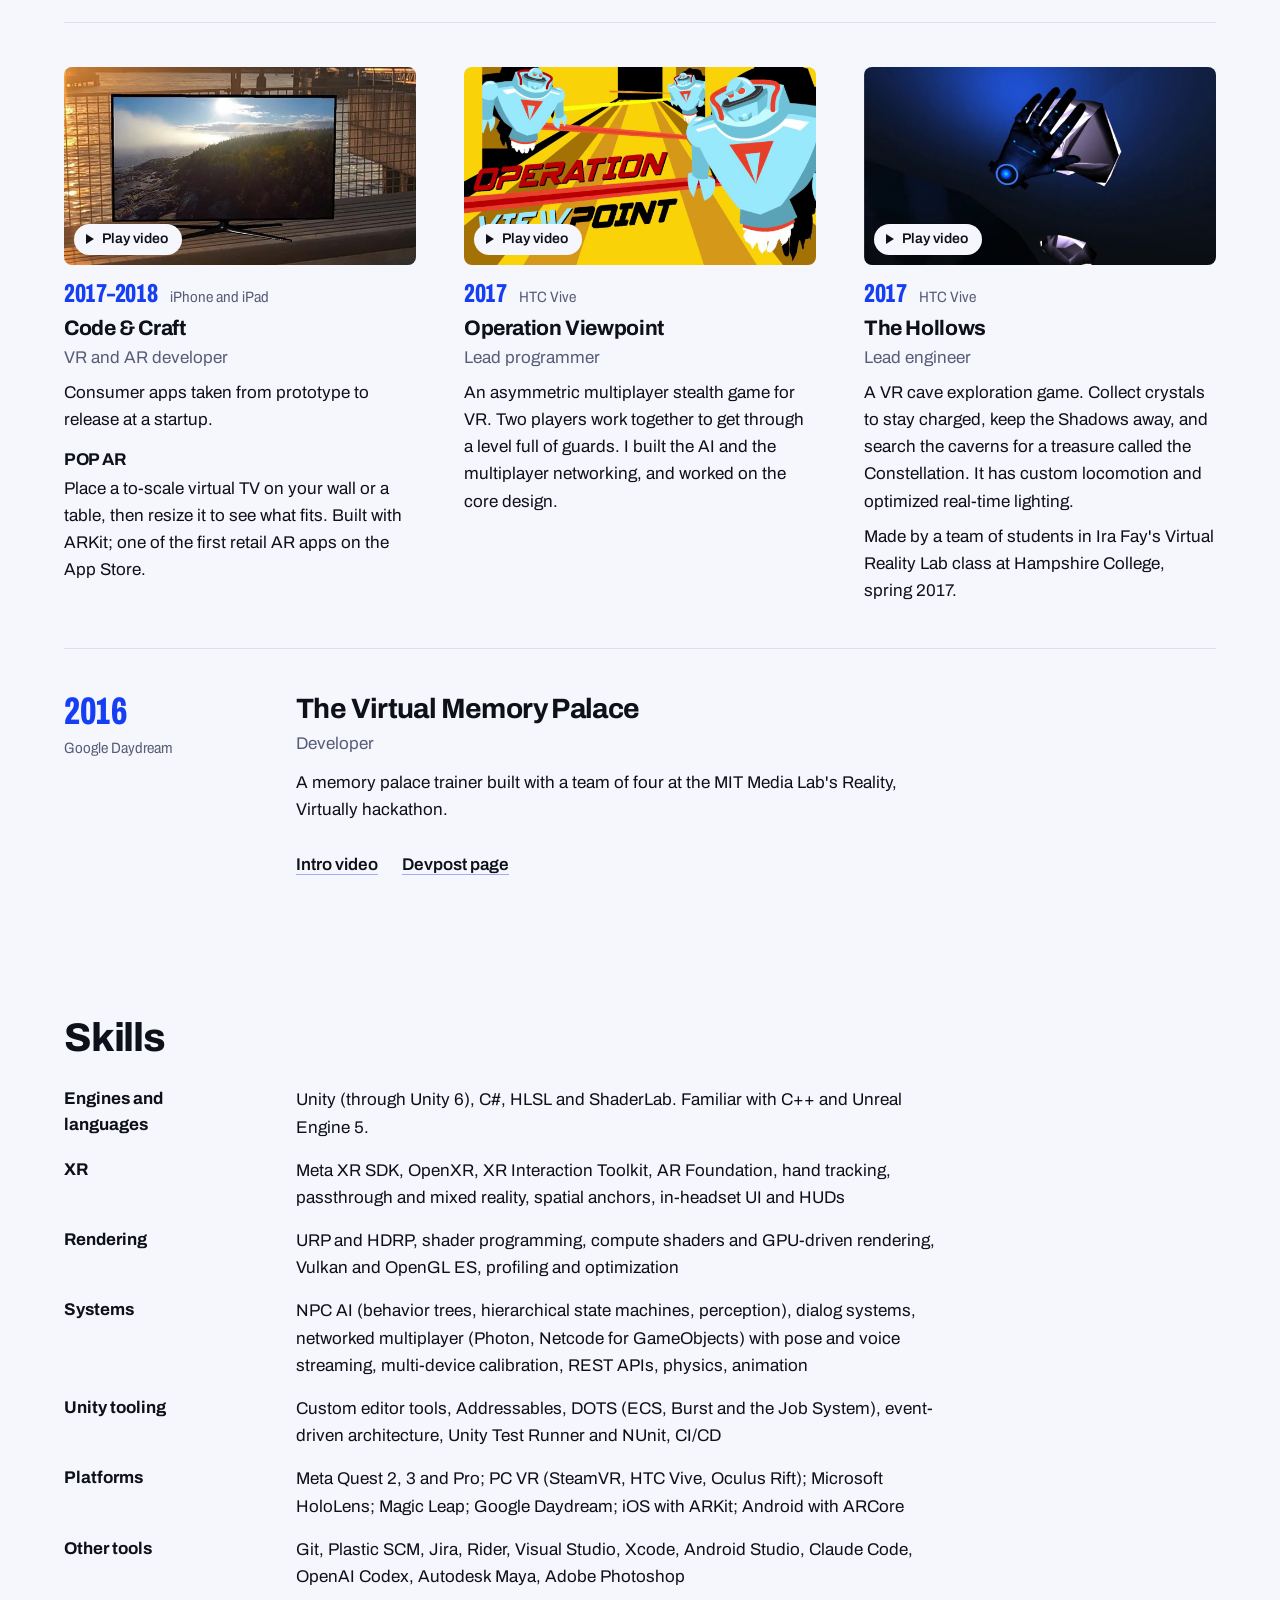
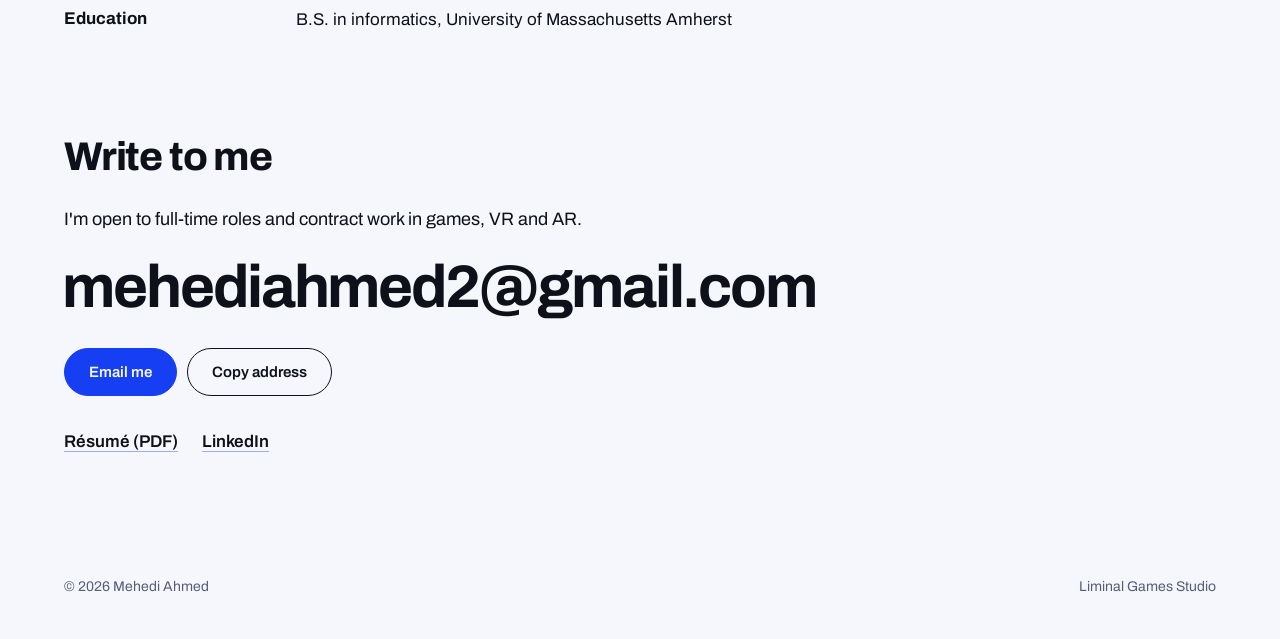
==== commit d60fceaa: "Say the Avrio team shipped its apps on schedule The 2027 résumé says the team of four released multi" ====
--- a/index.html
+++ b/index.html
@@ -194,7 +194,7 @@
         </div>
         <p class="when"><span class="years">2021–2022</span> <span class="platforms">Magic Leap</span></p>
         <div class="entry-body">
-          <p>AR training for government clients, including de-escalation training for law enforcement. I led a team of four engineers and handled planning and stakeholder communication.</p>
+          <p>AR training for government clients, including de-escalation training for law enforcement. I led a team of four engineers that shipped several apps on schedule, and handled planning and stakeholder communication.</p>
           <ul class="points">
             <li>Colocated multiplayer on Photon: pose and voice streamed between headsets, and a calibration flow that puts every device on one shared coordinate frame from a scanned fiducial marker.</li>
             <li>NPCs on hierarchical behavior trees, with adaptive, multi-stage interactions.</li>
